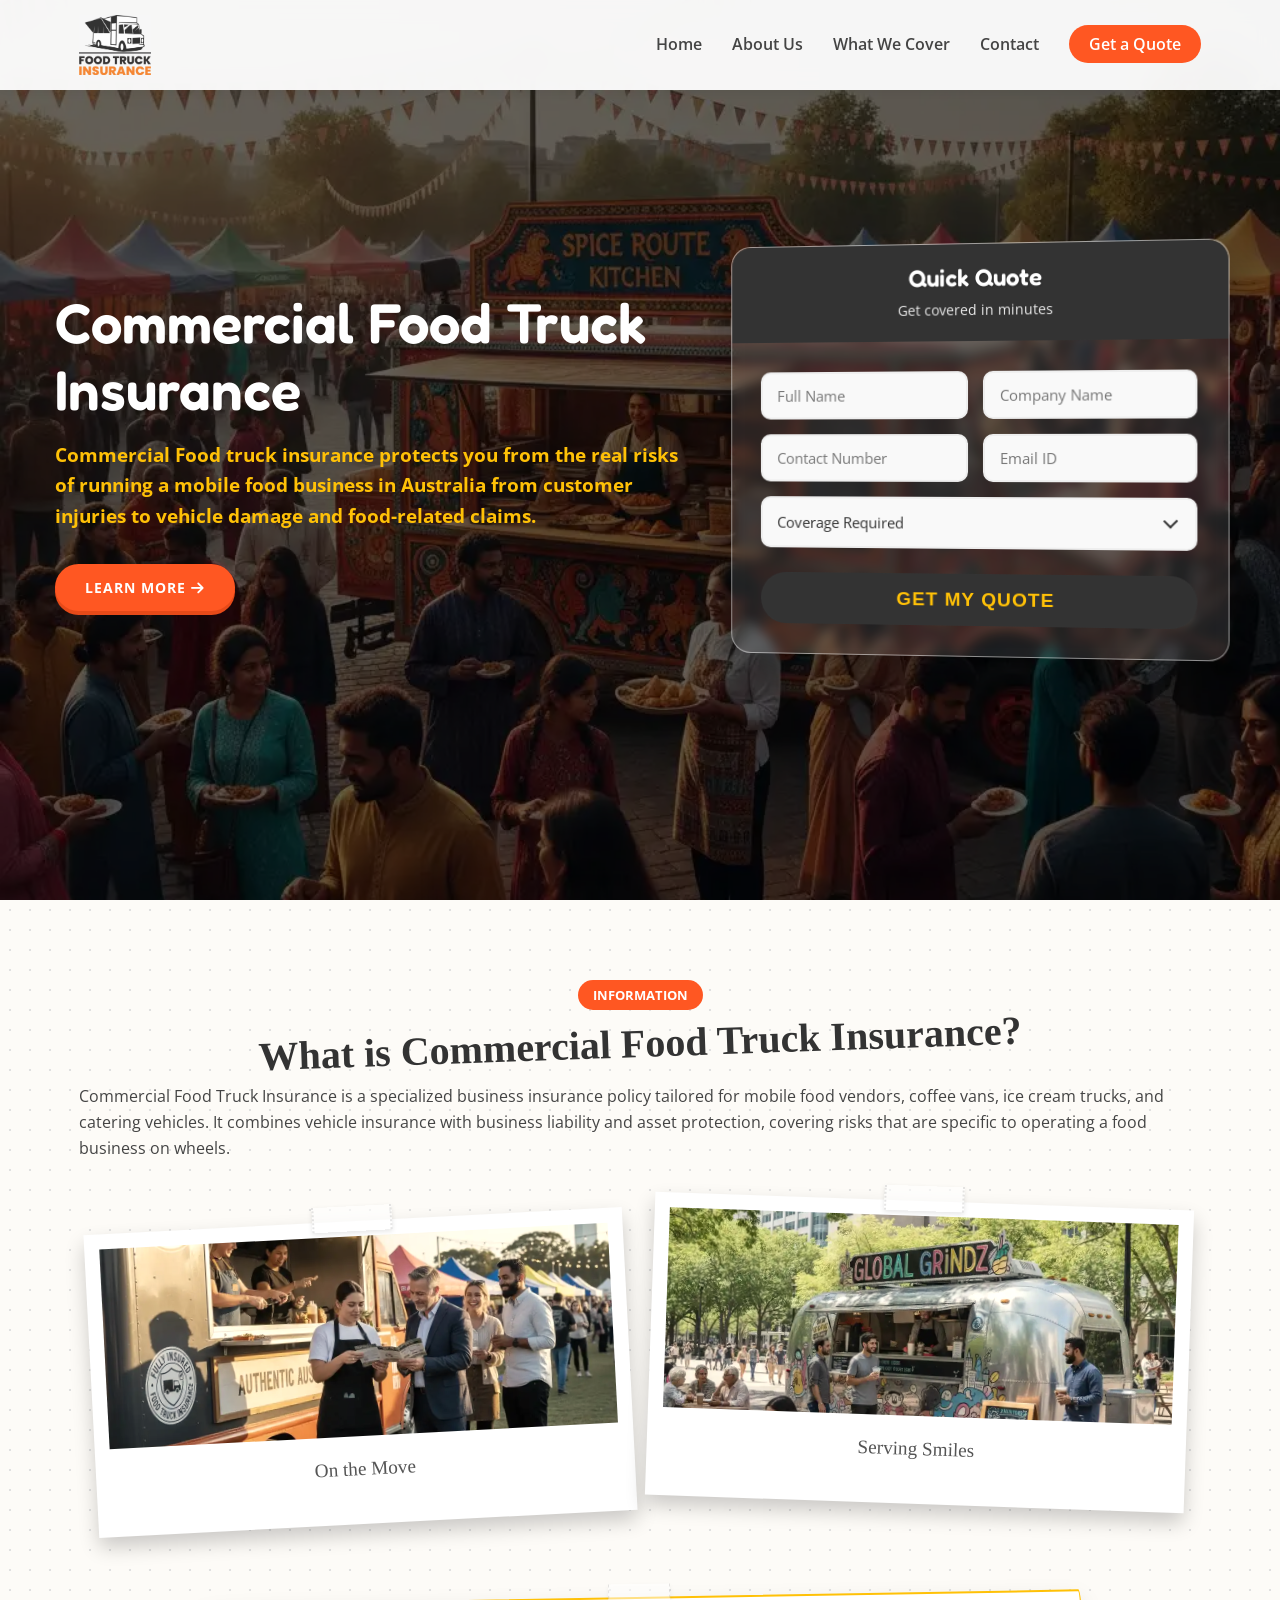
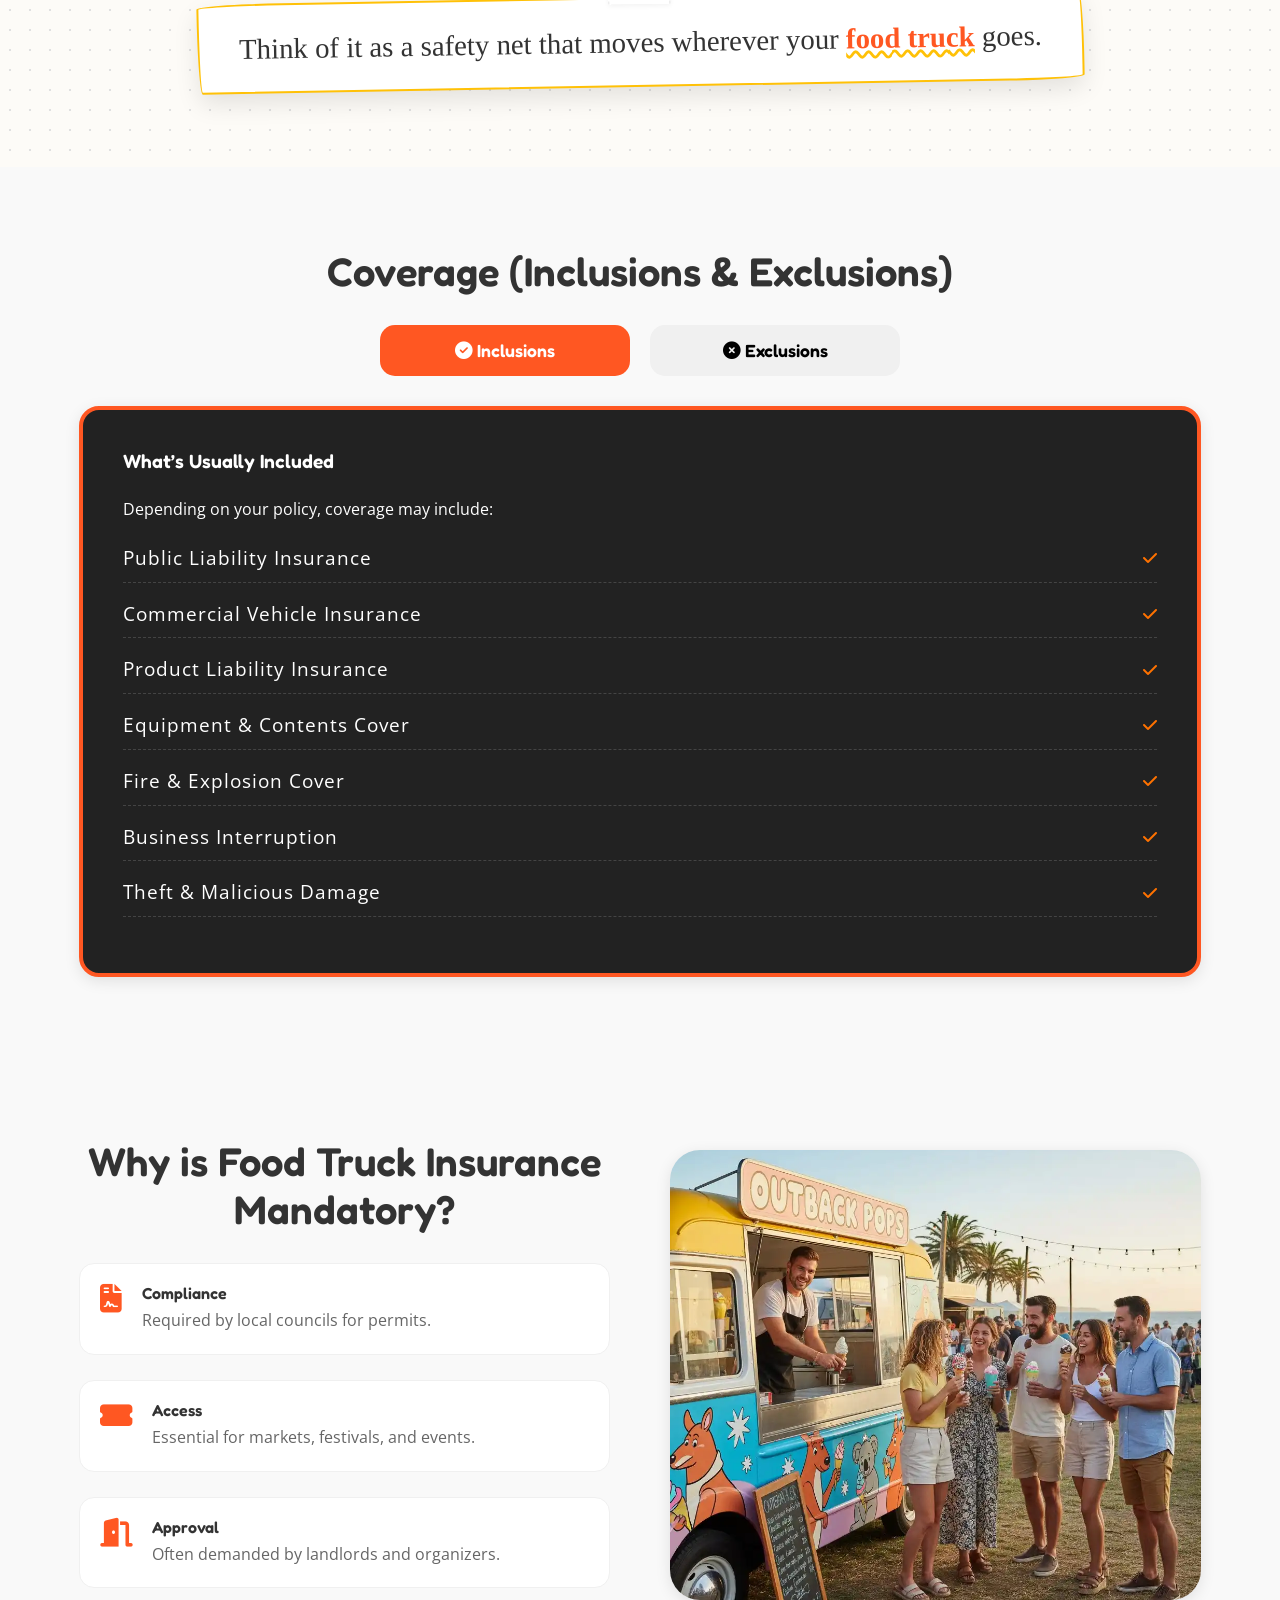
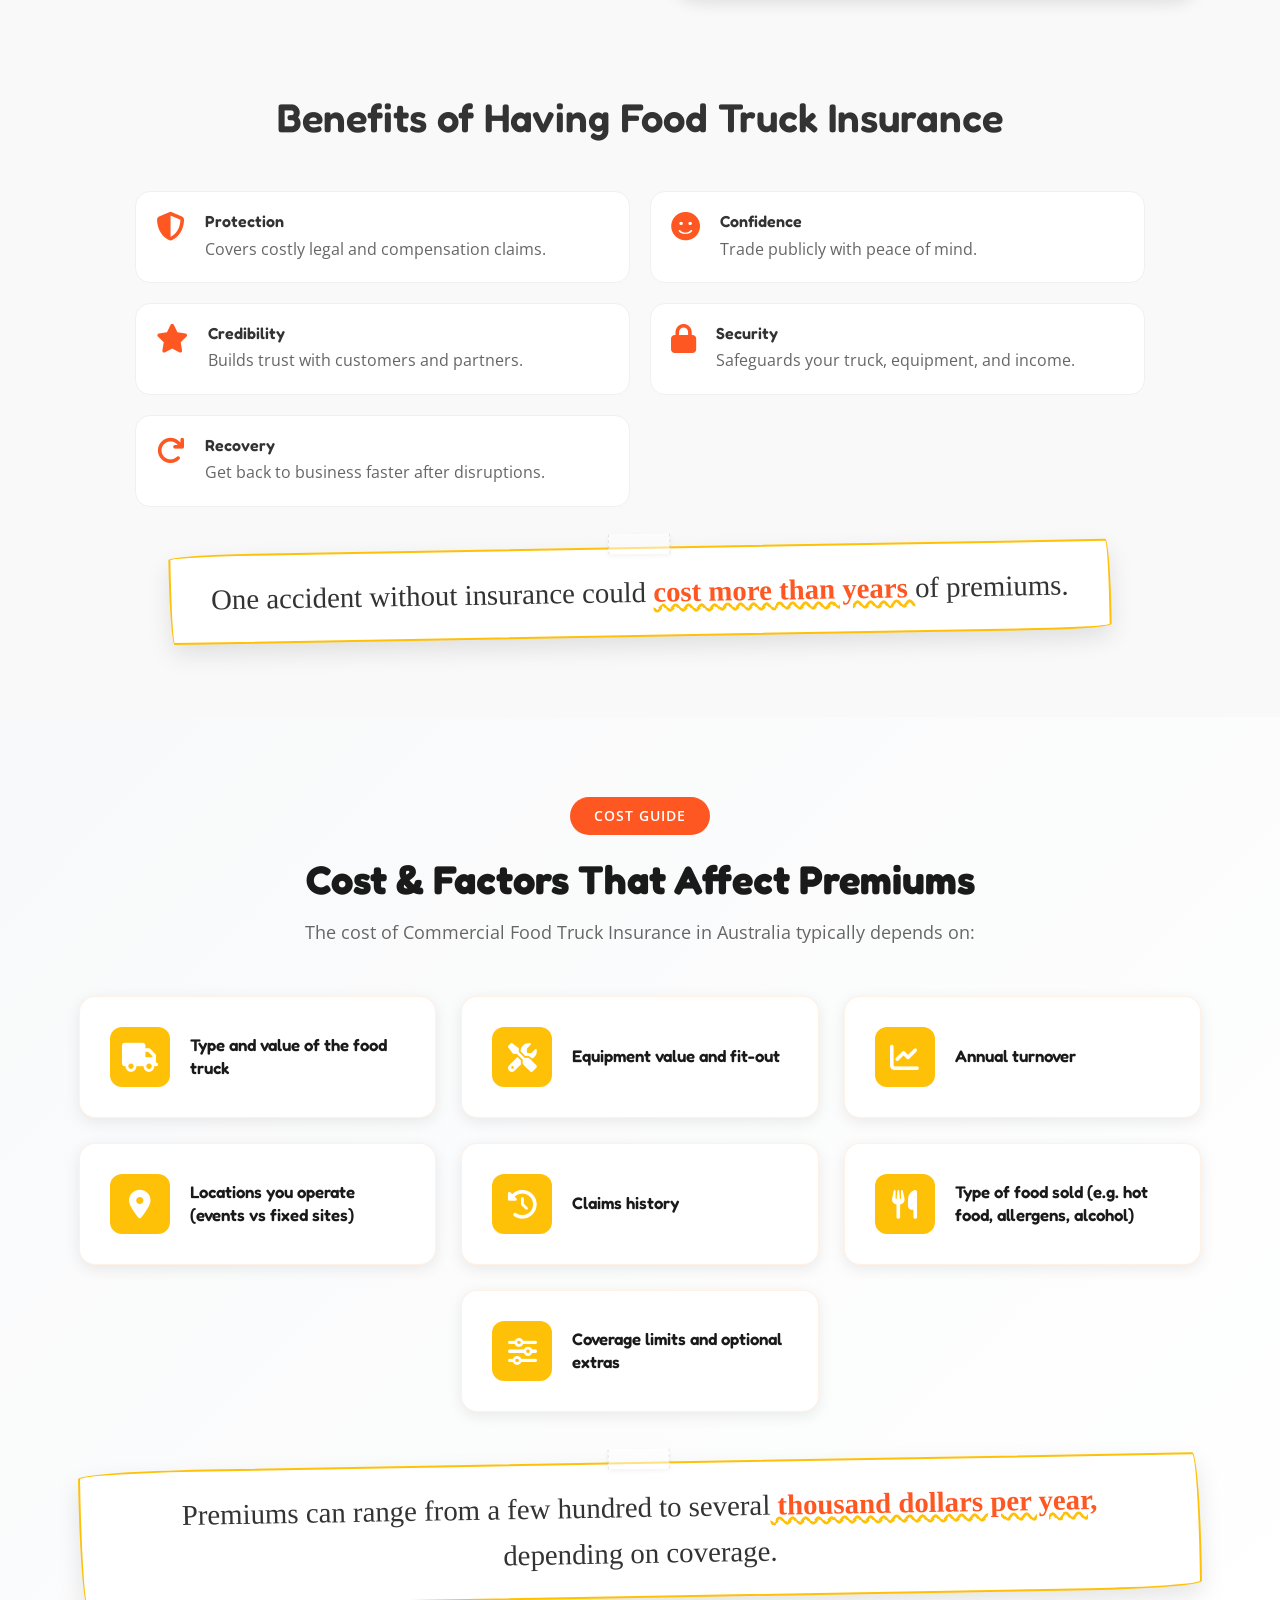
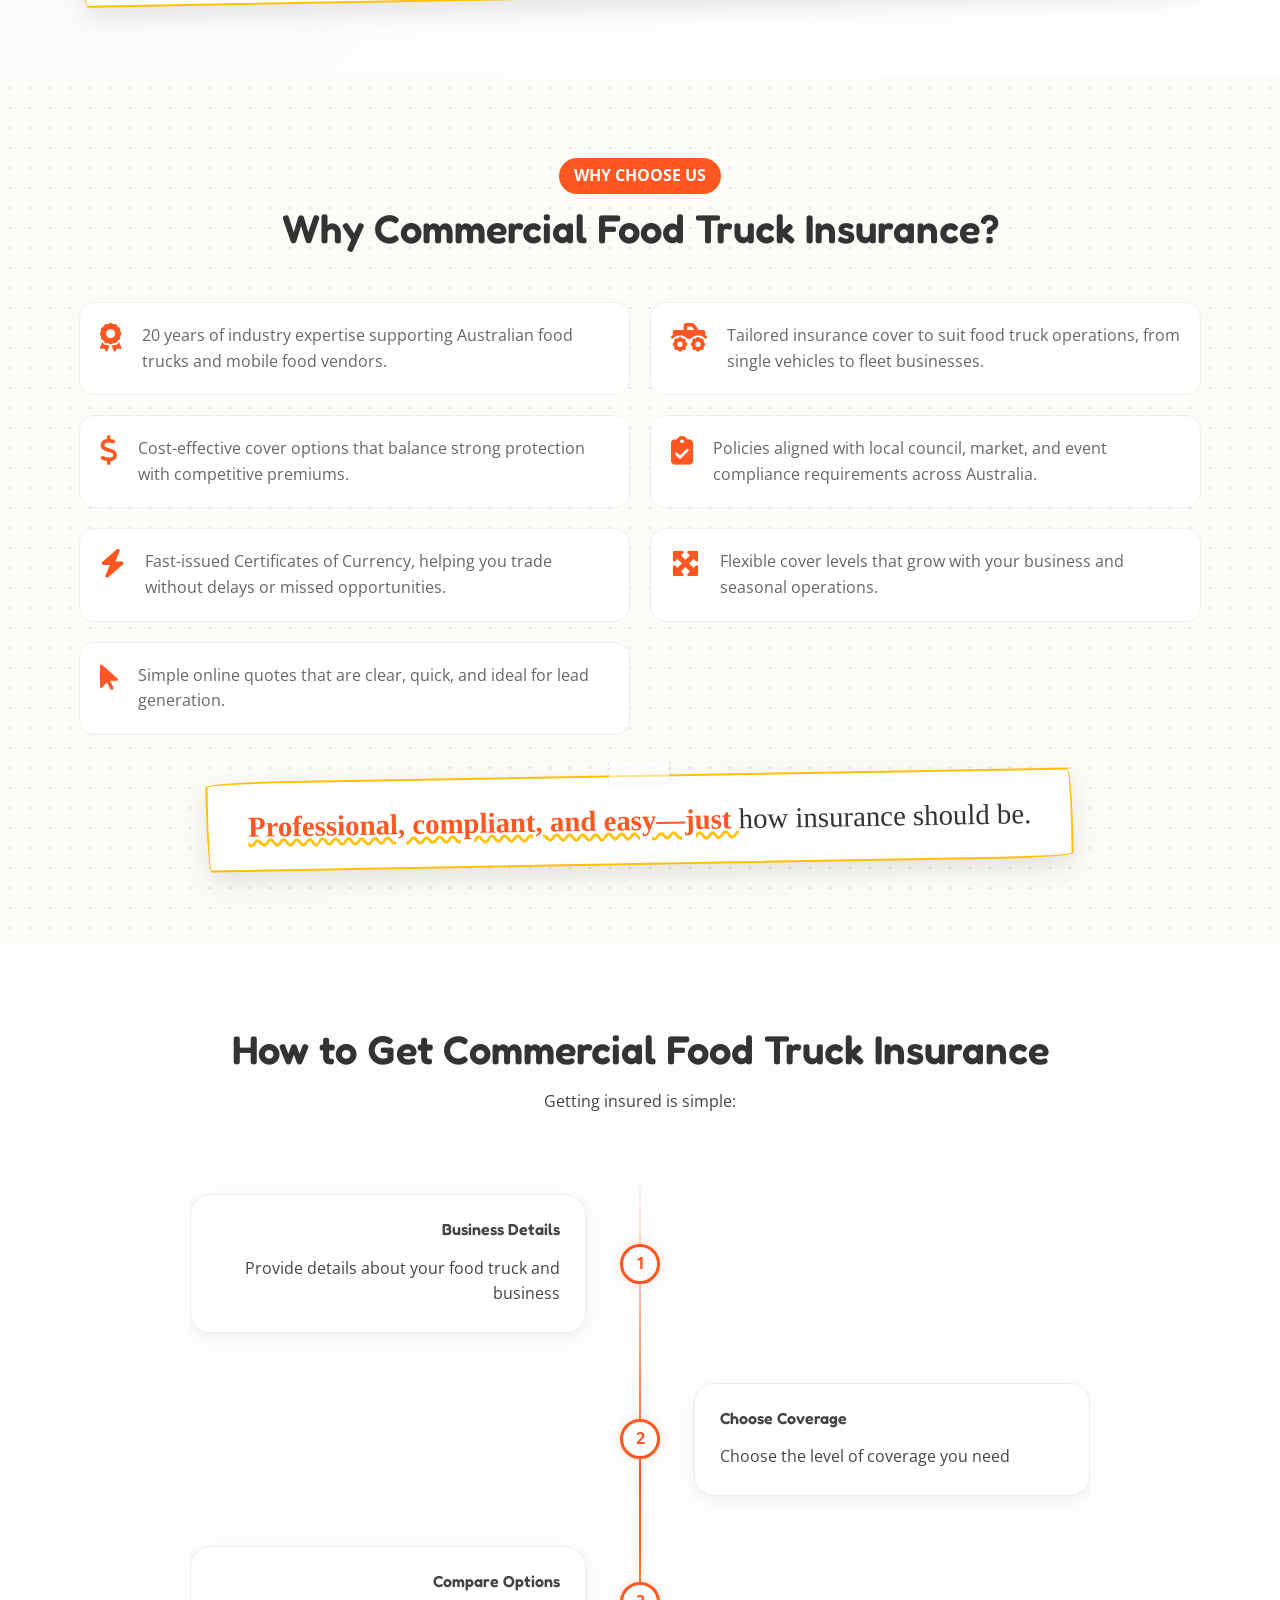
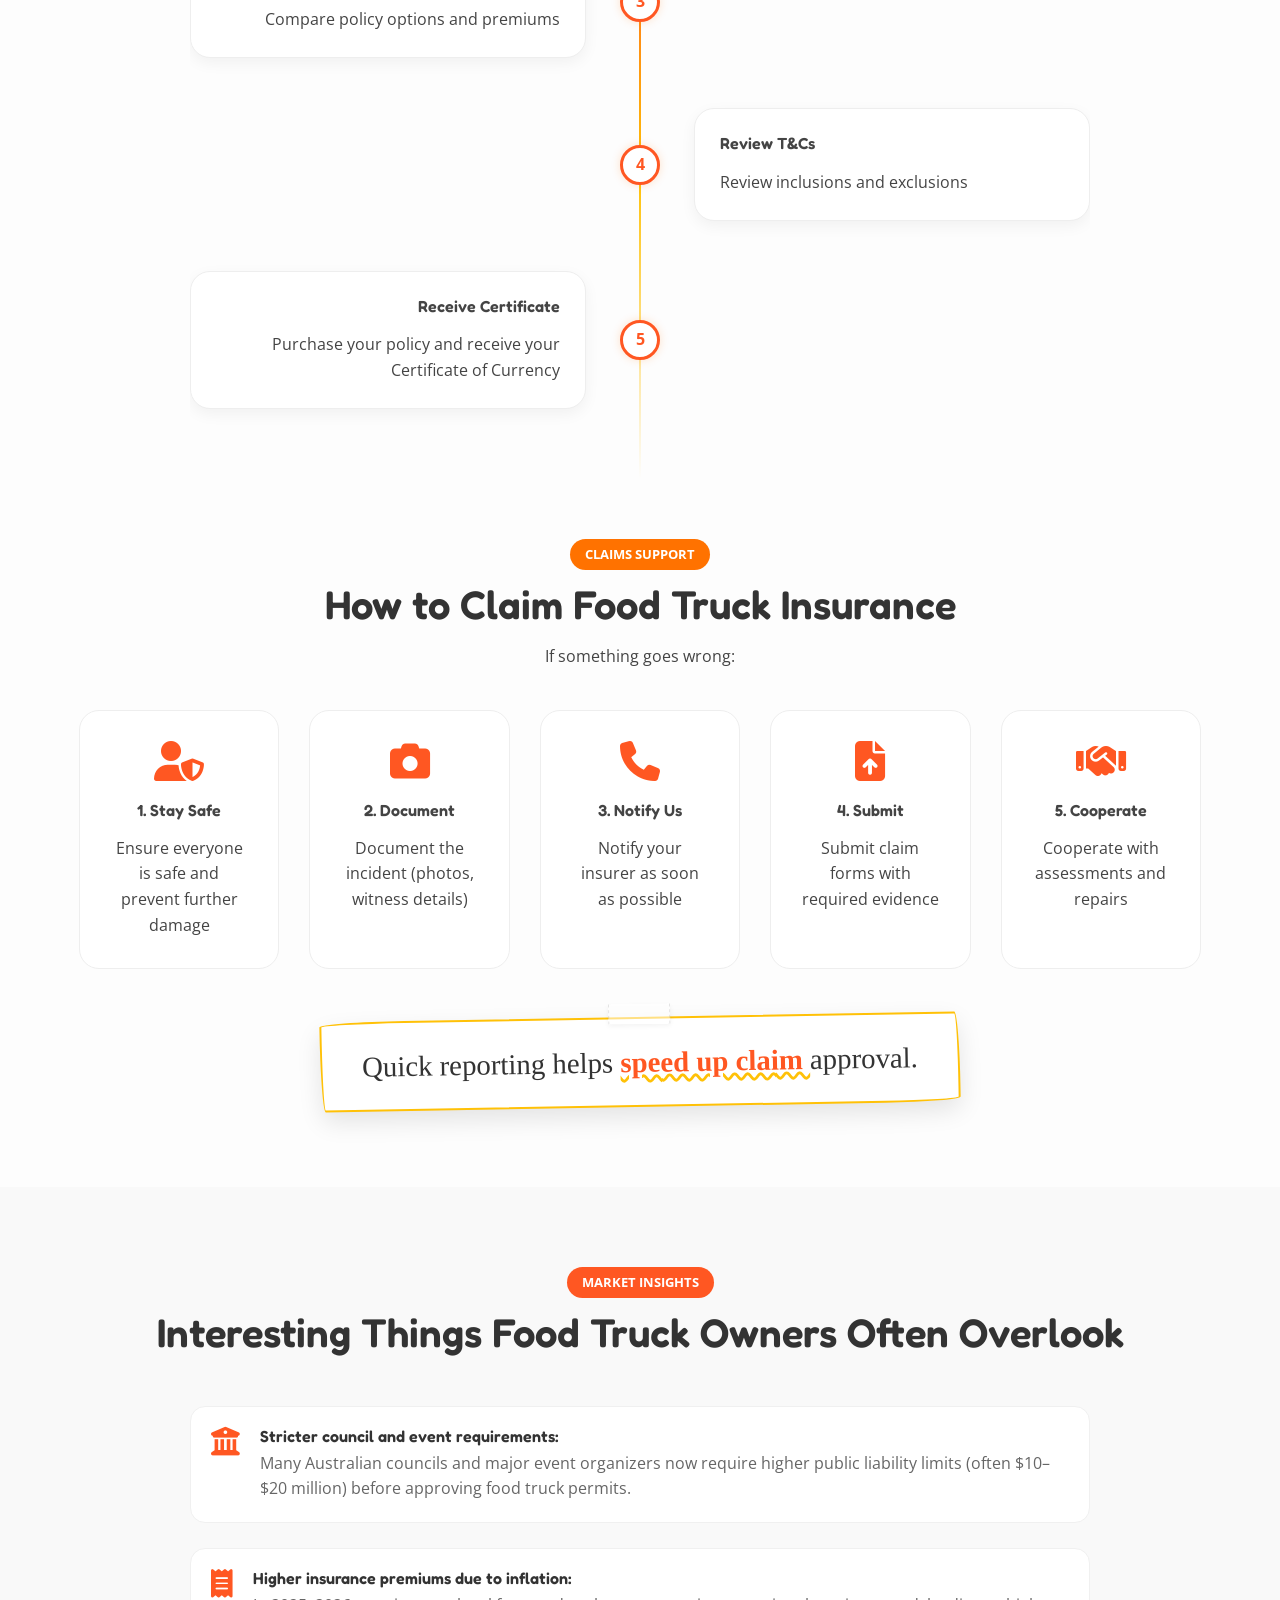
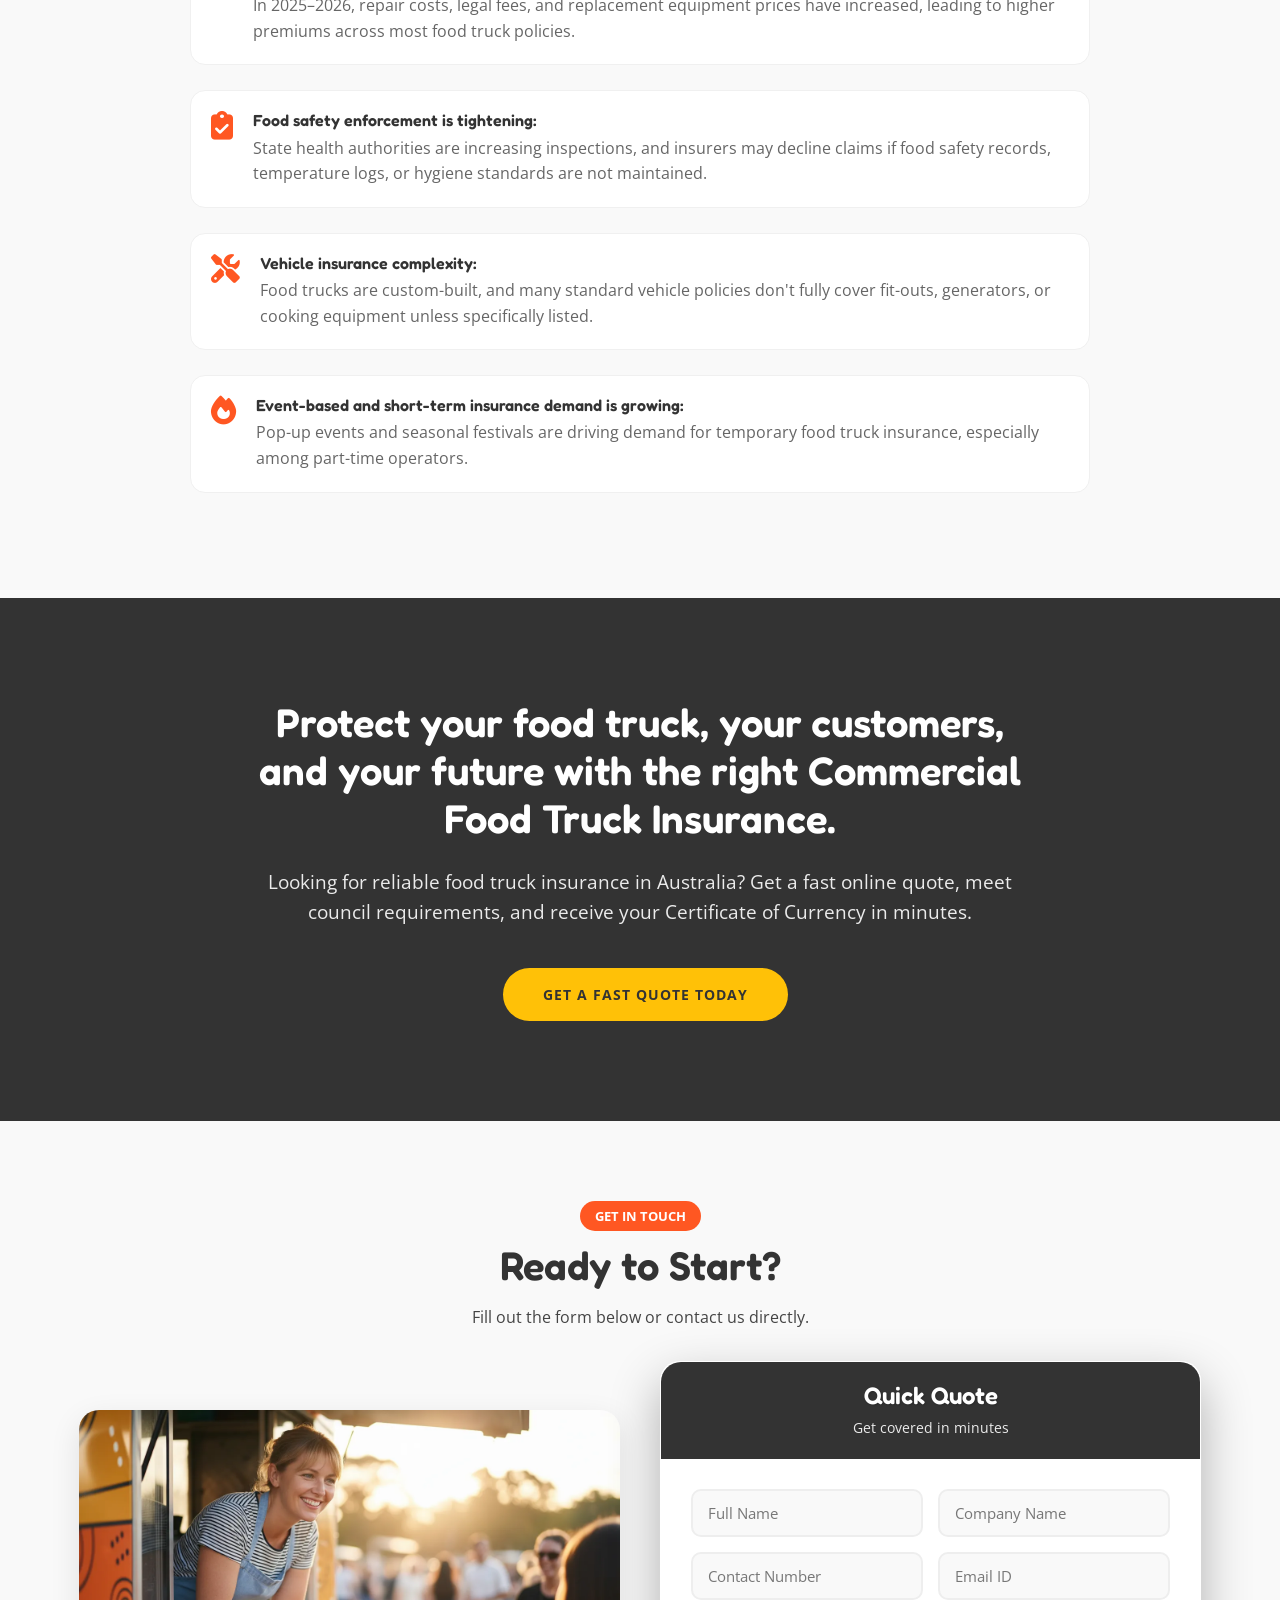
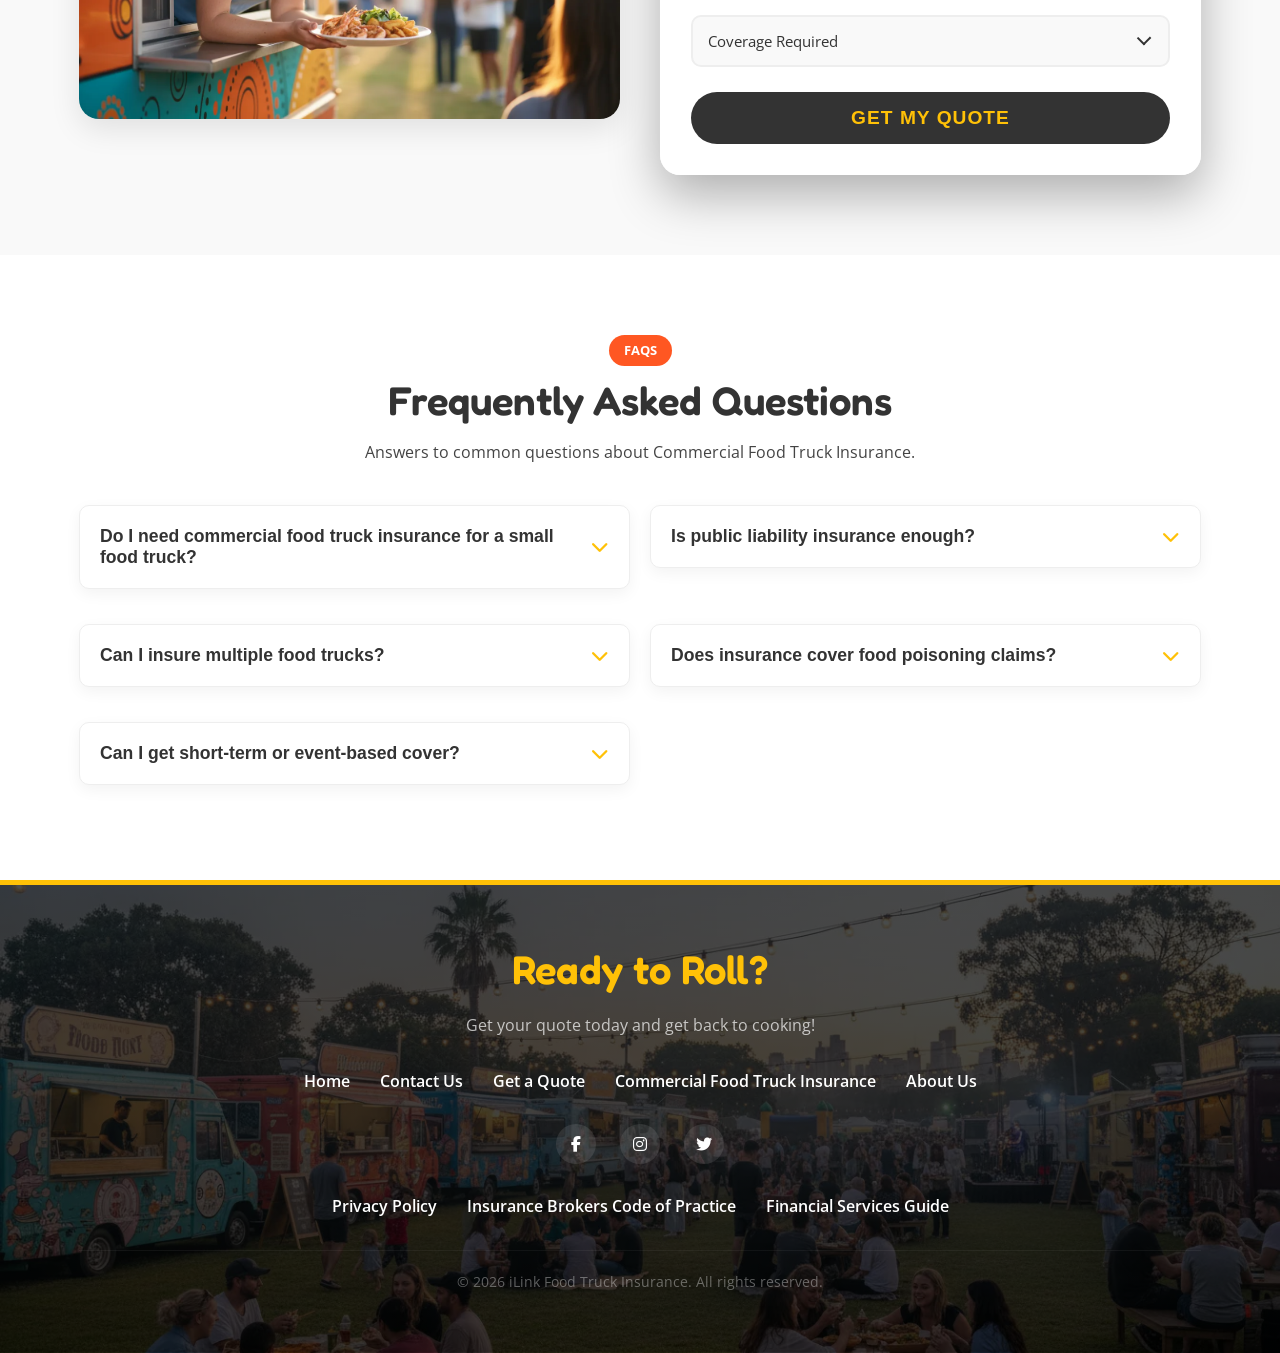
==== commercial-food-truck-insurance.html @ ae75f6c9 "first commit" ====
<!DOCTYPE html>
<html lang="en">

<head>
    <meta charset="UTF-8">
    <meta name="viewport" content="width=device-width, initial-scale=1.0">
    <title>Commercial Food Truck Insurance – Protect Your Food Truck</title>
    <meta name="description" content="Commercial food truck insurance helps protect your food truck business from liability, accidents, and equipment damage while operating across Australia.">
    <meta name="robots" content="index, follow">
    <link rel="icon" href="/favicon.ico" sizes="any">
    <link rel="icon" type="image/webp" sizes="48x48" href="/favicon.webp">
    <link rel="apple-touch-icon" sizes="180x180" href="/apple-touch-icon.webp">

    <!-- Google Fonts -->
    <link rel="preconnect" href="https://fonts.googleapis.com">
    <link rel="preconnect" href="https://fonts.gstatic.com" crossorigin>
    <link
        href="https://fonts.googleapis.com/css2?family=Fredoka:wght@300;400;600&family=Open+Sans:wght@400;600;700&display=swap"
        rel="stylesheet">
        <link rel="preload"
      href="https://cdnjs.cloudflare.com/ajax/libs/font-awesome/6.4.0/webfonts/fa-solid-900.woff2"
      as="font"
      type="font/woff2"
      crossorigin>
    
    <link rel="preload"
          href="https://cdnjs.cloudflare.com/ajax/libs/font-awesome/6.4.0/webfonts/fa-brands-400.woff2"
          as="font"
          type="font/woff2"
          crossorigin>
          <link rel="preload"
      as="image"
      href="assets/images/commercial-food-truck-banner.webp"
      fetchpriority="high">


    <!-- Icons -->
    <link rel="stylesheet" href="https://cdnjs.cloudflare.com/ajax/libs/font-awesome/6.4.0/css/all.min.css">
    <link rel="stylesheet" href="style.css">
    <link rel="canonical" href="https://foodtruckinsurance.com.au/commercial-food-truck-insurance.html" />
    <script type="application/ld+json">{"@context":"https://schema.org","@type":"FAQPage","mainEntity":[{"@type":"Question","name":"Do I need commercial food truck insurance for a small food truck?","acceptedAnswer":{"@type":"Answer","text":"Yes. Even small food trucks face risks such as customer injuries, food poisoning claims, and property damage. Most councils and event organizers require food truck insurance before approving permits."}},{"@type":"Question","name":"Is public liability insurance enough?","acceptedAnswer":{"@type":"Answer","text":"Public liability insurance is essential, but on its own it may not be enough. For stronger protection, many food truck owners combine it with vehicle insurance, equipment cover, and product liability insurance."}},{"@type":"Question","name":"Can I insure multiple food trucks?","acceptedAnswer":{"@type":"Answer","text":"Yes. If you operate multiple food trucks, fleet or multi-vehicle insurance policies may be available. These can simplify management and may reduce overall costs compared to separate policies."}},{"@type":"Question","name":"Does insurance cover food poisoning claims?","acceptedAnswer":{"@type":"Answer","text":"Yes. Product liability insurance usually covers claims related to food poisoning or allergic reactions, as long as proper food safety and hygiene standards are followed."}},{"@type":"Question","name":"Can I get short-term or event-based cover?","acceptedAnswer":{"@type":"Answer","text":"Yes. Some insurers offer temporary or event-specific cover, which is ideal for festivals, markets, or one-off events. This is perfect for part-time operators."}}]}</script>
    <script type="application/ld+json">{"@context":"https://schema.org","@graph":[{"@type":"WebPage","@id":"https://foodtruckinsurance.com.au/commercial-food-truck-insurance.html","url":"https://foodtruckinsurance.com.au/commercial-food-truck-insurance.html","name":"Commercial Food Truck Insurance"},{"@type":"LocalBusiness","@id":"https://foodtruckinsurance.com.au/#biz","name":"Food truck insurance","url":"https://foodtruckinsurance.com.au/","image":"https://foodtruckinsurance.com.au/assets/Food%20Truck%20Ins_Logo_Tran.webp","telephone":"+611300170328","priceRange":"$$","areaServed":"Australia","address":{"@type":"PostalAddress","streetAddress":"Suite 16, Level 2, 1 Ricketts Road","addressLocality":"Mount Waverley","addressRegion":"VIC","postalCode":"3149","addressCountry":"AU"},"openingHoursSpecification":[{"@type":"OpeningHoursSpecification","dayOfWeek":["Monday","Tuesday","Wednesday","Thursday","Friday"],"opens":"09:00","closes":"17:00"}],"description":"Affordable food truck insurance in Australia with competitive premiums. Cover vehicle, public & product liability, equipment, spoilage, fire and theft."},{"@type":"Service","@id":"https://foodtruckinsurance.com.au/commercial-food-truck-insurance.html","serviceType":"Commercial Food Truck Insurance","name":"Commercial Food Truck Insurance","provider":{"@type":"Organization","name":"Food Truck Insurance","url":"https://foodtruckinsurance.com.au/","logo":{"@type":"ImageObject","url":"https://foodtruckinsurance.com.au/assets/Food%20Truck%20Ins_Logo_Tran.webp","width":600,"height":60}},"url":"https://foodtruckinsurance.com.au/commercial-food-truck-insurance.html","description":"Get Commercial food truck insurance covers accidents, liability, food-related claims, equipment damage, and lost income to protect your mobile food business.","areaServed":{"@type":"Country","name":"Australia"},"category":"Commercial Food Truck Insurance","audience":{"@type":"Audience","audienceType":["Food Truck Owners","Mobile Food Vendors","Coffee Vans","Catering Trailers"]}}]}</script>
    
    <meta name="google-site-verification" content="nEyloXKjUVuiM9DTyxJ5RnHQcfN_oiZ00jUdY6MnLyM" />
    <meta property="og:type" content="website">
    <meta property="og:url" content="https://foodtruckinsurance.com.au/commercial-food-truck-insurance.html">
     <meta property="og:title" content="Commercial Food Truck Insurance – Protect Your Food Truck">
    <meta property="og:description" content="Commercial food truck insurance helps protect your food truck business from liability, accidents, and equipment damage while operating across Australia.">
    <meta property="og:image" content="https://foodtruckinsurance.com.au/assets/images/commercial-food-truck-banner.webp">
    <meta property="og:site_name" content="Commercial Food Truck Insurance">


  <!-- Google tag (gtag.js) -->
    <script async src="https://www.googletagmanager.com/gtag/js?id=G-EWH4H9NRTN"></script>
    <script>
        window.dataLayer = window.dataLayer || [];
        function gtag() { dataLayer.push(arguments); }
        gtag('js', new Date());

        gtag('config', 'G-EWH4H9NRTN');
    </script>
</head>

<body>
    
   <header>
    <!-- Navigation -->
    <nav class="navbar">
        <div class="container nav-container">
            <a href="index.html" class="logo">
                <img src="assets/food-truck-logo.webp" alt="Food Truck Insurance" width="72" heigth="60">
            </a>
            <a href="tel:1300170328" class="mobile-nav-number"><i class="fas fa-phone-alt"></i> 1300 170 328</a>
            <button class="menu-toggle" aria-label="Toggle navigation">
                <i class="fas fa-bars"></i>
            </button>
            <ul class="nav-links">
                <li><a href="index.html">Home</a></li>
                <li><a href="index.html#about">About Us</a></li>
                <li><a href="index.html#cover">What We Cover</a></li>
                <li><a href="contact.html">Contact</a></li>
                <li><a href="#form" class="btn-nav">Get a Quote</a></li>
            </ul>
        </div>
    </nav>
    </header>
    
    <main>
    <!-- Hero Section -->
    <header class="comm-hero">
        <div class="comm-hero-video-bg">
            <img
                  src="assets/images/commercial-food-truck-banner.webp"
                  alt="Commercial Food Truck Insurance"
                  width="1521"
                  height="600"
                  fetchpriority="high"
                  decoding="async"
                >

            <div class="comm-hero-overlay"></div>
        </div>
        <div class="container comm-hero-content">
            <div class="hero-text mobile-head">
                <h1 class="animate-pop" style="font-size: 3.5rem;">Commercial Food Truck Insurance</h1>
                <p class="animate-slide-up" style="color: var(--primary-color); font-size: 1.2rem; margin-bottom: 2rem; font-weight: bold;">
                    Commercial Food truck insurance protects you from the real risks of running a mobile food business in Australia from customer injuries to vehicle damage and food-related claims.
                </p>
                <!-- Desktop Button -->
                <div class="hero-buttons animate-slide-up delay-1 d-md-block d-none desktop-quote-btn">
                    <a href="#what-is" class="btn btn-primary com-learn-more">
                        Learn More <i class="fas fa-arrow-right"></i>
                    </a>
                </div>

                <div class="hero-buttons animate-slide-up delay-1 mobile-quote-btn">
                    <a href="#form" class="btn btn-primary com-learn-more">
                        Get Quote <i class="fas fa-arrow-right"></i>
                    </a>
                </div>

            </div>
            <!-- Standard form from index.html -->
            <div class="contact-form-container hero-form" id="quoteForm">
                <div class="form-header">
                    <h3>Quick Quote</h3>
                    <p>Get covered in minutes</p>
                </div>
                <form class="simple-form" action="zoho/forms/sendmail.php" method="POST">
                    <div class="form-row">
                        <input type="text" name="full_name" placeholder="Full Name" required>
                        <input type="text" name="company_name" placeholder="Company Name">
                    </div>
                    <div class="form-row">
                        <input type="tel" name="contact_number" placeholder="Contact Number" required>
                        <input type="email" name="email_id" placeholder="Email ID" required>
                    </div>
                    <div class="form-row">
                        <div class="custom-select-wrapper">
                            <div class="custom-select">
                                <div class="custom-select__trigger"><span>Coverage Required</span>
                                    <div class="arrow"></div>
                                </div>
                                <div class="custom-options">
                                    <label class="custom-option">
                                        <input type="checkbox" name="coverage_required[]" value="food-truck-van"> Food
                                        Truck/Van
                                    </label>
                                    <label class="custom-option">
                                        <input type="checkbox" name="coverage_required[]" value="liability"> Public and
                                        Products Liability
                                    </label>
                                    <label class="custom-option">
                                        <input type="checkbox" name="coverage_required[]" value="business-interruption">
                                        Business Interruption
                                    </label>
                                    <label class="custom-option">
                                        <input type="checkbox" name="coverage_required[]" value="personal-accident">
                                        Personal Accident and Sickness cover
                                    </label>
                                    <label class="custom-option">
                                        <input type="checkbox" name="coverage_required[]" value="all"> All of the above
                                    </label>
                                </div>
                            </div>
                        </div>
                    </div>
                    <button type="submit" class="btn btn-primary btn-lg mt-3">Get My Quote</button>
                </form>
            </div>
        </div>
    </header>
    <section id="mobile-quote-section" class="section mobile-quote-section" style="display: none;">
        <div class="container">
            <div class="contact-form-container" id="quoteFormMobile">
                <div class="form-header">
                    <h3>Quick Quote</h3>
                    <p>Get covered in minutes</p>
                </div>
                <form class="simple-form" action="zoho/forms/sendmail.php" method="POST">
                    <div class="form-row">
                        <input type="text" name="full_name" placeholder="Full Name" required="">
                        <input type="text" name="company_name" placeholder="Company Name">
                    </div>
                    <div class="form-row">
                        <input type="tel" name="contact_number" placeholder="Contact Number" required="">
                        <input type="email" name="email_id" placeholder="Email ID" required="">
                    </div>
                    <div class="form-row">
                        <div class="custom-select-wrapper">
                            <div class="custom-select">
                                <div class="custom-select__trigger"><span>Coverage Required</span>
                                    <div class="arrow"></div>
                                </div>
                                <div class="custom-options">
                                    <label class="custom-option">
                                        <input type="checkbox" name="coverage_required[]" value="food-truck-van"> Food
                                        Truck/Van
                                    </label>
                                    <label class="custom-option">
                                        <input type="checkbox" name="coverage_required[]" value="liability"> Public and
                                        Products Liability
                                    </label>
                                    <label class="custom-option">
                                        <input type="checkbox" name="coverage_required[]" value="business-interruption">
                                        Business Interruption
                                    </label>
                                    <label class="custom-option">
                                        <input type="checkbox" name="coverage_required[]" value="personal-accident">
                                        Personal Accident and Sickness cover
                                    </label>
                                    <label class="custom-option">
                                        <input type="checkbox" name="coverage_required[]" value="all"> All of the above
                                    </label>
                                </div>
                            </div>
                        </div>
                    </div>
                    <button type="submit" class="btn btn-primary btn-lg mt-3">Get My Quote</button>
                </form>
            </div>
        </div>
    </section>

    <!-- What is Section -->
    <section id="what-is" class="comm-section comm-scrapbook-theme">
    <div class="container">
        <div class="comm-section-header text-center">
            <span class="badge">Information</span>
            <h2 class="handwritten-title">What is Commercial Food Truck Insurance?</h2>
        </div>

        <div class="row align-items-center">

            <!-- RIGHT: Content -->
            <div class="col-md-12">
                <div class="scrapbook-text">
                    <p>
                        Commercial Food Truck Insurance is a specialized business insurance policy tailored for mobile food vendors, coffee vans, ice cream trucks, and catering vehicles. It combines vehicle insurance with business liability and asset protection, covering risks that are specific to operating a food business on wheels.
                    </p>
                </div>
            </div>
        </div>

        <!-- LEFT: Images -->
            <div class="col-md-12">
                <div class="scrapbook-photos side-by-side">
                    <div class="polaroid p-left">
                        <div class="tape"></div>
                        <img src="assets/images/food-truck-img1.webp" alt="best commercial food truck insurance">
                        <div class="caption">On the Move</div>
                    </div>

                    <div class="polaroid p-right">
                        <div class="tape"></div>
                        <img src="assets/images/food-truck-img2.webp" alt="insurance for commercial food trucks">
                        <div class="caption">Serving Smiles</div>
                    </div>
                </div>
            </div>
        <div class="text-center mt-3">
                <div class="flavor-quote" style="display: inline-block;">Think of it as a safety net that moves wherever your
                    <span class="highlight-text">food truck</span> goes.
                </div>
            </div>
    </div>
</section>

    <!-- Coverage (Inclusions & Exclusions) -->
    <section id="coverage" class="comm-section details-section">
        <div class="container">
            <div class="comm-section-header">
                <h2>Coverage (Inclusions & Exclusions)</h2>
            </div>

            <div class="comm-tabs-container">
                <div class="comm-tabs-header">
                    <button class="comm-tab-btn active" data-tab="inclusions">
                        <i class="fas fa-check-circle"></i> Inclusions
                    </button>
                    <button class="comm-tab-btn" data-tab="exclusions">
                        <i class="fas fa-times-circle"></i> Exclusions
                    </button>
                </div>

                <div id="inclusions" class="comm-tab-content active">
                    <div class="comm-menu-board comm-inclusion-board">
                        <h3 class="text-white" style="margin-bottom: 1.5rem;">What’s Usually Included</h3>
                        <p>Depending on your policy, coverage may include:</p>
                        <ul class="comm-menu-items">
                            <li>
                                <span class="item-name">Public Liability Insurance</span>
                                <i class="fas fa-check" style="color: #ff7200;"></i>
                            </li>
                            <li>
                                <span class="item-name">Commercial Vehicle Insurance</span>
                                <i class="fas fa-check" style="color: #ff7200;"></i>
                            </li>
                            <li>
                                <span class="item-name">Product Liability Insurance</span>
                                <i class="fas fa-check" style="color: #ff7200;"></i>
                            </li>
                            <li>
                                <span class="item-name">Equipment & Contents Cover</span>
                                <i class="fas fa-check" style="color: #ff7200;"></i>
                            </li>
                            <li>
                                <span class="item-name">Fire & Explosion Cover</span>
                                <i class="fas fa-check" style="color: #ff7200;"></i>
                            </li>
                            <li>
                                <span class="item-name">Business Interruption</span>
                                <i class="fas fa-check" style="color: #ff7200;"></i>
                            </li>
                            <li>
                                <span class="item-name">Theft & Malicious Damage</span>
                                <i class="fas fa-check" style="color: #ff7200;"></i>
                            </li>
                        </ul>
                    </div>
                </div>

                <div id="exclusions" class="comm-tab-content">
                    <div class="comm-menu-board comm-exclusion-board">
                        <h3 class="text-white" style="margin-bottom: 1.5rem;">Common Exclusions</h3>
                        <p>
                        <p>Depending on your policy, coverage may include:</p>
                        </p>
                        <ul class="comm-menu-items">
                            <li>
                                <span class="item-name">Intentional or illegal acts</span>
                                <i class="fas fa-times" style="color: #e74c3c;"></i>
                            </li>
                            <li>
                                <span class="item-name">Poor hygiene / Council failure</span>
                                <i class="fas fa-times" style="color: #e74c3c;"></i>
                            </li>
                            <li>
                                <span class="item-name">Normal wear and tear</span>
                                <i class="fas fa-times" style="color: #e74c3c;"></i>
                            </li>
                            <li>
                                <span class="item-name">Mechanical breakdown</span>
                                <i class="fas fa-times" style="color: #e74c3c;"></i>
                            </li>
                            <li>
                                <span class="item-name">Operating without licenses</span>
                                <i class="fas fa-times" style="color: #e74c3c;"></i>
                            </li>
                        </ul>
                        <p class="mt-3" style="font-size: 0.9rem;">⚠️ Always check the Product Disclosure
                            Statement (PDS) for exact inclusions.</p>
                    </div>
                </div>
            </div>
        </div>
    </section>

    <!-- Why Food Truck Insurance Mandatory? -->
    <section class="why-truck-section bg-light">
        <div class="container">
            <div class="comm-split-section">
                <!-- Content Left -->
                <div class="comm-split-content">
                    <div class="comm-section-header" style="text-align: left; margin-bottom: 30px;">
                        <h2>Why is Food Truck Insurance Mandatory?</h2>
                    </div>
                    <ul class="comm-icon-list">
                        <li>
                            <i class="fas fa-file-contract"></i>
                            <div>
                                <h4>Compliance</h4>
                                <p>Required by local councils for permits.</p>
                            </div>
                        </li>
                        <li>
                            <i class="fas fa-ticket-alt"></i>
                            <div>
                                <h4>Access</h4>
                                <p>Essential for markets, festivals, and events.</p>
                            </div>
                        </li>
                        <li>
                            <i class="fas fa-door-open"></i>
                            <div>
                                <h4>Approval</h4>
                                <p>Often demanded by landlords and organizers.
                                </p>
                            </div>
                        </li>
                    </ul>
                </div>
                <!-- Image Right -->
                <div class="comm-split-image-half">
                    <img src="assets/images/why-choose-food-truck.webp" alt="commercial food truck insurance australia">
                </div>
            </div>
        </div>
    </section>

    <!-- Benefits of Having Food Truck Insurance -->
    <section class="benefits-section">
        <div class="container">
            <div class="comm-section-header" style="text-align: center; margin-bottom: 50px;">
                <h2>Benefits of Having Food Truck Insurance</h2>
            </div>

            <ul class="comm-icon-list grid container" style="margin-bottom: 40px;">
                <li>
                    <i class="fas fa-shield-alt"></i>
                    <div>
                        <h4>Protection</h4>
                        <p>Covers costly legal and compensation claims.</p>
                    </div>
                </li>
                <li>
                    <i class="fas fa-smile"></i>
                    <div>
                        <h4>Confidence</h4>
                        <p>Trade publicly with peace of mind.</p>
                    </div>
                </li>
                <li>
                    <i class="fas fa-star"></i>
                    <div>
                        <h4>Credibility</h4>
                        <p>Builds trust with customers and partners.</p>
                    </div>
                </li>
                <li>
                    <i class="fas fa-lock"></i>
                    <div>
                        <h4>Security</h4>
                        <p>Safeguards your truck, equipment, and income.</p>
                    </div>
                </li>
                <li>
                    <i class="fas fa-redo"></i>
                    <div>
                        <h4>Recovery</h4>
                        <p>Get back to business faster after disruptions.</p>
                    </div>
                </li>
            </ul>

            <div class="text-center">
                <div class="flavor-quote" style="display: inline-block;">
                    One accident without insurance could <span class="highlight-text">cost more than years 
                        </span>of premiums.
                </div>
            </div>
        </div>
    </section>

    <!-- Cost & Factors -->
    <section class="comm-section comm-road-trip-theme cost-factors-section">
    <div class="container">
        <div class="cost-section-header">
            <span class="badge">Cost Guide</span>
            <h2>Cost & Factors That Affect Premiums</h2>
            <p>The cost of Commercial Food Truck Insurance in Australia typically depends on:</p>
        </div>
        
        <div class="factors-grid">
            <div class="factor-card">
                <div class="icon-wrapper">
                    <i class="fas fa-truck"></i>
                </div>
                <div class="factor-content">
                    <h4>Type and value of the food truck</h4>
                </div>
            </div>
            
            <div class="factor-card">
                <div class="icon-wrapper">
                    <i class="fas fa-tools"></i>
                </div>
                <div class="factor-content">
                    <h4>Equipment value and fit-out</h4>
                </div>
            </div>
            
            <div class="factor-card">
                <div class="icon-wrapper">
                    <i class="fas fa-chart-line"></i>
                </div>
                <div class="factor-content">
                    <h4>Annual turnover</h4>
                </div>
            </div>
            
            <div class="factor-card">
                <div class="icon-wrapper">
                    <i class="fas fa-map-marker-alt"></i>
                </div>
                <div class="factor-content">
                    <h4>Locations you operate (events vs fixed sites)</h4>
                </div>
            </div>
            
            <div class="factor-card">
                <div class="icon-wrapper">
                    <i class="fas fa-history"></i>
                </div>
                <div class="factor-content">
                    <h4>Claims history</h4>
                </div>
            </div>
            
            <div class="factor-card">
                <div class="icon-wrapper">
                    <i class="fas fa-utensils"></i>
                </div>
                <div class="factor-content">
                    <h4>Type of food sold (e.g. hot food, allergens, alcohol)</h4>
                </div>
            </div>
            
            <div class="factor-card last-card">
                <div class="icon-wrapper">
                    <i class="fas fa-sliders-h"></i>
                </div>
                <div class="factor-content">
                    <h4>Coverage limits and optional extras</h4>
                </div>
            </div>
        </div>
        <div class="text-center">
                <div class="flavor-quote" style="display: inline-block;">
                    Premiums can range from a few hundred to several<span class="highlight-text"> thousand dollars per year, </span> depending on coverage.
                </div>
            </div>
    </div>
</section>

    <!-- Why Choose Commercial Food Truck Insurance? -->
    <section class="comm-section comm-scrapbook-theme">
        <div class="container">
            <div class="comm-section-header" style="text-align: center; margin-bottom: 50px;">
                <span class="badges">Why Choose Us</span>
                <h2>Why Commercial Food Truck Insurance?</h2>
            </div>

            <ul class="comm-icon-list grid" style="margin-bottom: 40px;">
                <li>
                    <i class="fas fa-award"></i>
                    <div>
                        <p>20 years of industry expertise supporting Australian food trucks and mobile food vendors.</p>
                    </div>
                </li>
                <li>
                    <i class="fas fa-truck-monster"></i>
                    <div>
                        <p>Tailored insurance cover to suit food truck operations, from single vehicles to fleet
                            businesses.</p>
                    </div>
                </li>
                <li>
                    <i class="fas fa-dollar-sign"></i>
                    <div>
                        <p>Cost-effective cover options that balance strong protection with competitive premiums.</p>
                    </div>
                </li>
                <li>
                    <i class="fas fa-clipboard-check"></i>
                    <div>
                        <p>Policies aligned with local council, market, and event compliance requirements across
                            Australia.</p>
                    </div>
                </li>
                <li>
                    <i class="fas fa-bolt"></i>
                    <div>
                        <p>Fast-issued Certificates of Currency, helping you trade without delays or missed
                            opportunities.</p>
                    </div>
                </li>
                <li>
                    <i class="fas fa-expand-arrows-alt"></i>
                    <div>
                        <p>Flexible cover levels that grow with your business and seasonal operations.</p>
                    </div>
                </li>
                <li>
                    <i class="fas fa-mouse-pointer"></i>
                    <div>
                        <p>Simple online quotes that are clear, quick, and ideal for lead generation.</p>
                    </div>
                </li>
            </ul>

            <div class="text-center">
                <div class="flavor-quote" style="display: inline-block;">
                    <span class="highlight-text">Professional, compliant, and easy—just </span>how insurance should
                        be.
                </div>
            </div>
        </div>
    </section>

    <!-- How to Get Covered Roadmap -->
    <section class="how-to-get-section road-trip-theme" style="background: #fdfdfd;">
        <div class="container">
            <div class="comm-section-header" style="text-align: center;">
                <h2>How to Get Commercial Food Truck Insurance</h2>
                <p>Getting insured is simple:</p>
            </div>

            <div class="comm-roadmap-wrapper">
                <div class="comm-roadmap-line"></div>
                <div class="comm-roadmap-item left">
                    <div class="comm-roadmap-marker">1</div>
                    <div class="comm-roadmap-bubble">
                        <h4>Business Details</h4>
                        <p>Provide details about your food truck and business</p>
                    </div>
                </div>
                <div class="comm-roadmap-item right">
                    <div class="comm-roadmap-marker">2</div>
                    <div class="comm-roadmap-bubble">
                        <h4>Choose Coverage</h4>
                        <p>Choose the level of coverage you need</p>
                    </div>
                </div>
                <div class="comm-roadmap-item left">
                    <div class="comm-roadmap-marker">3</div>
                    <div class="comm-roadmap-bubble">
                        <h4>Compare Options</h4>
                        <p>Compare policy options and premiums</p>
                    </div>
                </div>
                <div class="comm-roadmap-item right">
                    <div class="comm-roadmap-marker">4</div>
                    <div class="comm-roadmap-bubble">
                        <h4>Review T&Cs</h4>
                        <p>Review inclusions and exclusions</p>
                    </div>
                </div>
                <div class="comm-roadmap-item left">
                    <div class="comm-roadmap-marker">5</div>
                    <div class="comm-roadmap-bubble">
                        <h4>Receive Certificate</h4>
                        <p>Purchase your policy and receive your Certificate of Currency</p>
                    </div>
                </div>
            </div>
        </div>
    </section>

    <!-- How to Claim: Claims Center -->
    <section class="claim-section comm-claims-section">
        <div class="container">
            <div class="comm-section-header" style="text-align: center;">
                <span class="badge" style="background: #ff7200;">Claims Support</span>
                <h2>How to Claim Food Truck Insurance</h2>
                <p>If something goes wrong:</p>
            </div>

            <div class="comm-claims-container">
                <div class="comm-claims-grid">
                    <div class="comm-claim-step">
                        <i class="fas fa-user-shield"></i>
                        <h4>1. Stay Safe</h4>
                        <p>Ensure everyone is safe and prevent further damage</p>
                    </div>
                    <div class="comm-claim-step">
                        <i class="fas fa-camera"></i>
                        <h4>2. Document</h4>
                        <p>Document the incident (photos, witness details)</p>
                    </div>
                    <div class="comm-claim-step">
                        <i class="fas fa-phone"></i>
                        <h4>3. Notify Us</h4>
                        <p>Notify your insurer as soon as possible</p>
                    </div>
                    <div class="comm-claim-step">
                        <i class="fas fa-file-upload"></i>
                        <h4>4. Submit</h4>
                        <p>Submit claim forms with required evidence</p>
                    </div>
                    <div class="comm-claim-step">
                        <i class="fas fa-handshake"></i>
                        <h4>5. Cooperate</h4>
                        <p>Cooperate with assessments and repairs</p>
                    </div>
                </div>
            </div>

            <div class="text-center mt-5">
                <div class="flavor-quote" style="display: inline-block;">
                   Quick reporting helps <span class="highlight-text">speed up claim </span>approval.
                </div>
            </div>
        </div>
    </section>

    <!-- Interesting Things Food Truck Owners Often Overlook -->
    <section class="comm-section bg-light">
        <div class="container">
            <div class="comm-section-header" style="text-align: center; margin-bottom: 50px;">
                <span class="badge">Market Insights</span>
                <h2>Interesting Things Food Truck Owners Often Overlook</h2>
            </div>

            <ul class="comm-icon-list" style="max-width: 900px; margin: 0 auto;">
                <li>
                    <i class="fas fa-building-columns"></i>
                    <div>
                        <h4>Stricter council and event requirements:</h4>
                        <p>Many Australian councils and major event organizers now require higher public liability
                            limits (often $10–$20 million) before approving food truck permits.</p>
                    </div>
                </li>
                <li>
                    <i class="fas fa-receipt"></i>
                    <div>
                        <h4>Higher insurance premiums due to inflation:</h4>
                        <p>In 2025–2026, repair costs, legal fees, and replacement equipment prices have increased,
                            leading to higher premiums across most food truck policies.</p>
                    </div>
                </li>
                <li>
                    <i class="fas fa-clipboard-check"></i>
                    <div>
                        <h4>Food safety enforcement is tightening:</h4>
                        <p>State health authorities are increasing inspections, and insurers may decline claims if food
                            safety records, temperature logs, or hygiene standards are not maintained.</p>
                    </div>
                </li>
                <li>
                    <i class="fas fa-screwdriver-wrench"></i>
                    <div>
                        <h4>Vehicle insurance complexity:</h4>
                        <p>Food trucks are custom-built, and many standard vehicle policies don't fully cover fit-outs,
                            generators, or cooking equipment unless specifically listed.</p>
                    </div>
                </li>
                <li>
                    <i class="fas fa-fire"></i>
                    <div>
                        <h4>Event-based and short-term insurance demand is growing:</h4>
                        <p>Pop-up events and seasonal festivals are driving demand for temporary food truck insurance,
                            especially among part-time operators.</p>
                    </div>
                </li>
            </ul>
        </div>
    </section>

    <!-- Final CTA Section -->
    <section class="comm-section"
        style="background: linear-gradient(135deg, var(--dark-color) 0%, #333 100%); color: white; padding: 100px 0;">
        <div class="container text-center">
            <div style="max-width: 800px; margin: 0 auto;">
                <h2 style="color: white; font-size: 2.5rem; margin-bottom: 25px;">Protect your food truck, your
                    customers, and your future with the right Commercial Food Truck Insurance.</h2>
                <p style="font-size: 1.2rem; margin-bottom: 40px; opacity: 0.9;">Looking for reliable food truck
                    insurance in Australia? Get a fast online quote, meet council requirements, and receive your
                    Certificate of Currency in minutes.</p>
                <div class="d-flex justify-content-center gap-3">
                    <a href="#form" class="btn btn-secondary btn-lg" style="padding: 15px 40px; font-weight: 700; background-color: var(--primary-color);">Get a
                        Fast Quote Today</a>
                </div>

            </div>
        </div>
    </section>

      <!-- Bottom Contact Section (Custom Split Layout) -->
    <section id="bottom-contact" class="section bg-light">
        <div class="container" id="form">
            <div class="section-header text-center">
                <span class="badge">Get in Touch</span>
                <h2>Ready to Start?</h2>
                <p>Fill out the form below or contact us directly.</p>
            </div>

            <div class="split-layout">
                <div class="split-image">
                    <img src="assets/images/4.webp" alt="commercial Food Truck Insurance Cost" width="565" height="323">
                    <span id="form"></span>
                </div>
                <div class="split-form" >
                    <!-- Contact Form (Duplicated from Hero) -->
                    <div class="contact-form-container" style="max-width: 100%; transform: none;">
                        <div class="form-header">
                            <h3>Quick Quote</h3>
                            <p>Get covered in minutes</p>
                        </div>
                        <form class="simple-form" i action="zoho/forms/sendmail.php" method="POST">
                            <div class="form-row">
                                <input type="text" name="full_name" placeholder="Full Name" required>
                                <input type="text" name="company_name" placeholder="Company Name">
                            </div>
                            <div class="form-row">
                                <input type="tel" name="contact_number" placeholder="Contact Number" required>
                                <input type="email" name="email_id" placeholder="Email ID" required>
                            </div>
                            <div class="form-row">
                                <div class="custom-select-wrapper">
                                    <div class="custom-select">
                                        <div class="custom-select__trigger"><span>Coverage Required</span>
                                            <div class="arrow"></div>
                                        </div>
                                        <div class="custom-options">
                                            <label class="custom-option">
                                                <input type="checkbox" name="coverage_required[]"
                                                    value="food-truck-van"> Food Truck/Van
                                            </label>
                                            <label class="custom-option">
                                                <input type="checkbox" name="coverage_required[]" value="liability">
                                                Public and Products Liability
                                            </label>
                                            <label class="custom-option">
                                                <input type="checkbox" name="coverage_required[]"
                                                    value="business-interruption"> Business Interruption
                                            </label>
                                            <label class="custom-option">
                                                <input type="checkbox" name="coverage_required[]"
                                                    value="personal-accident"> Personal Accident and Sickness cover
                                            </label>
                                            <label class="custom-option">
                                                <input type="checkbox" name="coverage_required[]" value="all"> All of
                                                the above
                                            </label>
                                        </div>
                                    </div>
                                </div>
                            </div>
                            <button type="submit" class="btn btn-primary btn-lg mt-3">Get My Quote</button>
                        </form>
                    </div>
                </div>
            </div>
        </div>
    </section>

    <!-- FAQ Section -->
    <section id="faq" class="comm-section comm-faq-section">
        <div class="container">
            <div class="comm-section-header" style="text-align:center; margin-bottom:40px">
                <span class="badge">FAQs</span>
                <h2>Frequently Asked Questions</h2>
                <p>Answers to common questions about Commercial Food Truck Insurance.</p>
            </div>
            <div class="faq-container">
                <div class="faq-item">
                    <button class="faq-question">
                        Do I need commercial food truck insurance for a small food truck?
                        <i class="fas fa-chevron-down"></i>
                    </button>
                    <div class="faq-answer">
                        <div class="answer-content">
                            <p>Yes. Even small food trucks face risks such as customer injuries, food poisoning claims, and property damage. Most councils and event organizers require food truck insurance before approving permits.</p>
                        </div>
                    </div>
                </div>
                <div class="faq-item">
                    <button class="faq-question">
                        Is public liability insurance enough?
                        <i class="fas fa-chevron-down"></i>
                    </button>
                    <div class="faq-answer">
                        <div class="answer-content">
                            <p>Public liability insurance is essential, but on its own it may not be enough. For stronger protection, many food truck owners combine it with:<br>
                                •	Vehicle insurance<br>
                                •	Equipment and contents cover<br>
                                •	Product liability insurance<br>
                                This ensures your business is protected from multiple angles.
                                </p>
                        </div>
                    </div>
                </div>
                <div class="faq-item">
                    <button class="faq-question">
                        Can I insure multiple food trucks?
                        <i class="fas fa-chevron-down"></i>
                    </button>
                    <div class="faq-answer">
                        <div class="answer-content">
                            <p>Yes. If you operate multiple food trucks, fleet or multi-vehicle insurance policies may
                                be available. These can simplify management and may reduce overall costs compared to
                                separate policies.</p>
                        </div>
                    </div>
                </div>
                <div class="faq-item">
                    <button class="faq-question">
                        Does insurance cover food poisoning claims?
                        <i class="fas fa-chevron-down"></i>
                    </button>
                    <div class="faq-answer">
                        <div class="answer-content">
                            <p>Yes. Product liability insurance usually covers claims related to food poisoning or
                                allergic reactions, as long as proper food safety and hygiene standards are followed.
                            </p>
                        </div>
                    </div>
                </div>
                <div class="faq-item">
                    <button class="faq-question">
                        Can I get short-term or event-based cover?
                        <i class="fas fa-chevron-down"></i>
                    </button>
                    <div class="faq-answer">
                        <div class="answer-content">
                            <p>Yes. Some insurers offer temporary or event-specific cover, which is ideal for festivals, markets, or one-off events. This option is useful if you don’t operate year-round.</p>
                        </div>
                    </div>
                </div>
            </div>
        </div>
    </section>
    </section>
    </main>
    
    <footer>
    <!-- CTA / Footer -->
    <footer id="contact" class="footer">
        <div class="container text-center">
            <h2 class="animate-bounce">Ready to Roll?</h2>
            <p>Get your quote today and get back to cooking!</p>

            <div class="footer-links">
                <a href="index.html">Home</a>
                <a href="contact.html">Contact Us</a>
                <a href="index.html#form">Get a Quote</a>
                <a href="commercial-food-truck-insurance.html">Commercial Food Truck Insurance </a>
                <a href="index.html#about">About Us</a>
            </div>

            <div class="social-icons">
                <a href="#" aria-label="Facebook"><i class="fab fa-facebook-f"></i></a>
                <a href="#" aria-label="instagram"><i class="fab fa-instagram"></i></a>
                <a href="#" aria-label="twitter"><i class="fab fa-twitter"></i></a>
            </div>
            <div class="footer-links">
                <a href="https://www.cbn.au/privacy-policy" target="_blank">Privacy Policy</a>
                <a href="https://www.niba.com.au/insurance-brokers-code-of-practice" target="_blank">Insurance Brokers
                    Code of Practice</a>
                <a target="_blank" href="assets/FSG___iLink_Insurance_Brokers_Pty_Ltd_V024_30_August_2025.pdf">
                    Financial Services Guide</a>
            </div>

            <p class="copyright">&copy;
                <script>document.write(new Date().getFullYear());</script> iLink Food Truck Insurance. All rights
                reserved.
            </p>
        </div>
    </footer>
    </footer>

    <!--<script src="script.js"></script>-->
    <script>
        // Coverage Tabs
        document.querySelectorAll('.comm-tab-btn').forEach(button => {
            button.addEventListener('click', () => {
                const tabName = button.getAttribute('data-tab');

                // Update buttons
                document.querySelectorAll('.comm-tab-btn').forEach(btn => btn.classList.remove('active'));
                button.classList.add('active');

                // Update content
                document.querySelectorAll('.comm-tab-content').forEach(content => content.classList.remove('active'));
                document.getElementById(tabName).classList.add('active');
            });
        });
        
        // FAQ Accordion Logic
    const faqQuestions = document.querySelectorAll('.faq-question');

    faqQuestions.forEach(question => {
        question.addEventListener('click', () => {
            const item = question.parentNode;
            const isActive = item.classList.contains('active');

            // Close all other items
            document.querySelectorAll('.faq-item').forEach(otherItem => {
                otherItem.classList.remove('active');
                const otherAnswer = otherItem.querySelector('.faq-answer');
                otherAnswer.style.maxHeight = null;
            });

            // Toggle current item
            if (!isActive) {
                item.classList.add('active');
                const answer = item.querySelector('.faq-answer');
                answer.style.maxHeight = answer.scrollHeight + "px";
            }
        });
    });
    </script>
    
</body>

</html>
---- style.css ----
/* 
   iLink Food Truck Insurance 
   Theme: Happy, Fun, Mobile-First, Vibrant
*/

:root {
  /* Colors */
  --primary-color: #ffc107;
  /* Sunny Yellow */
  --secondary-color: #ff5722;
  /* Spicy Red/Orange */
  --accent-color: #4caf50;
  /* Fresh Green */
  --dark-color: #333333;
  --light-color: #f9f9f9;
  --white: #ffffff;
  --text-color: #444444;

  /* Fonts */
  --font-heading: "Fredoka", sans-serif;
  --font-body: "Open Sans", sans-serif;
  --font-hand: "Brush Script MT", "Comic Sans MS", cursive;

  /* Font Sizes */
  --h1-size: 3.5rem;
  --h2-size: 2.5rem;
  --h3-size: 1.2rem;
  --body-size: 1rem;
  --small-size: 0.9rem;

  /* Effects */
  --transition: all 0.3s ease;
  --shadow: 0 4px 15px rgba(0, 0, 0, 0.1);
}

/* Reset & Base Styles */
* {
  margin: 0;
  padding: 0;
  box-sizing: border-box;
}

body {
  font-family: var(--font-body);
  font-size: var(--body-size);
  color: var(--text-color);
  line-height: 1.6;
  background-color: var(--light-color);
  overflow-x: hidden;
}

h1,
h2,
h3,
h4,
h5,
h6 {
  font-family: var(--font-heading);
  font-weight: 600;
  line-height: 1.2;
  margin-bottom: 1rem;
}

h1 {
  font-size: var(--h1-size);
}

h2 {
  font-size: var(--h2-size);
}

h3 {
  font-size: var(--h3-size);
}

a {
  text-decoration: none;
  color: inherit;
}

ul {
  list-style: none;
}

img {
  max-width: 100%;
  height: auto;
}

/* Utilities */
.container {
  width: 90%;
  max-width: 1200px;
  margin: 0 auto;
  padding: 0 15px;
}

.text-center {
  text-align: center;
}

.text-white {
  color: var(--white);
}

.text-white-50 {
  color: rgba(255, 255, 255, 0.8);
}

.mt-3 {
  margin-top: 1rem;
}

.mt-5 {
  margin-top: 3rem;
}

.bg-light {
  background-color: var(--light-color);
}

.text-muted {
  color: #777;
}

/* Components */
.btn {
  display: inline-block;
  padding: 12px 30px;
  border-radius: 50px;
  font-weight: 700;
  text-transform: uppercase;
  letter-spacing: 1px;
  transition: var(--transition);
  cursor: pointer;
  border: none;
  font-size: var(--small-size);
}

.btn-primary {
  background-color: var(--secondary-color);
  color: var(--white);
  box-shadow: 0 4px 0 #e64a19;
}

.btn-primary:hover {
  transform: translateY(-2px);
  box-shadow: 0 6px 0 #e64a19;
}

.btn-primary:active {
  transform: translateY(2px);
  box-shadow: 0 0 0 #e64a19;
}

.btn-secondary {
  background-color: var(--white);
  color: var(--dark-color);
  margin-left: 10px;
}

.btn-secondary:hover {
  background-color: #f0f0f0;
}

.btn-outline {
  border: 2px solid var(--white);
  color: var(--white);
  background: transparent;
}

.btn-outline:hover {
  background: var(--white);
  color: var(--secondary-color);
}

.btn-nav {
  background-color: var(--secondary-color);
  color: var(--white) !important;
  padding: 8px 20px;
  border-radius: 20px;
}

.btn-nav:hover {
  background-color: #e64a19;
}

.badge {
  display: inline-block;
  padding: 5px 15px;
  background-color: var(--secondary-color);
  color: var(--white);
  border-radius: 20px;
  font-size: 0.8rem;
  font-weight: 700;
  margin-bottom: 10px;
  text-transform: uppercase;
}

.badge-white {
  background-color: var(--white);
  color: var(--secondary-color);
}

/* Navigation */
.navbar {
  position: fixed;
  top: 0;
  left: 0;
  width: 100%;
  background: rgba(255, 255, 255, 0.95);
  backdrop-filter: blur(10px);
  z-index: 1000;
  padding: 15px 0;
  box-shadow: 0 2px 10px rgba(0, 0, 0, 0.05);
}

.nav-container {
  display: flex;
  justify-content: space-between;
  align-items: center;
}

.logo {
  display: flex;
  align-items: center;
}

.logo img {
  height: 60px;
  /* Adjust based on preference */
  width: auto;
  object-fit: contain;
}

.nav-links {
  display: flex;
  gap: 30px;
  align-items: center;
}

.nav-links li a {
  font-weight: 600;
  font-size: var(--body-size);
  transition: color 0.3s;
}

.nav-links li a:hover {
  color: var(--secondary-color);
}

.menu-toggle {
  display: none;
  background: none;
  border: none;
  font-size: 1.5rem;
  cursor: pointer;
  color: var(--dark-color);
}

/* Hero Section */
.hero {
  position: relative;
  height: 100vh;
  min-height: 600px;
  display: flex;
  align-items: center;
  justify-content: center;
  text-align: center;
  color: var(--white);
  padding-top: 60px;
}

.video-background {
  position: absolute;
  top: 0;
  left: 0;
  width: 100%;
  height: 100%;
  overflow: hidden;
  z-index: -1;
}

#hero-video {
  width: 100%;
  height: 100%;
  object-fit: cover;
}

.overlay {
  position: absolute;
  top: 0;
  left: 0;
  width: 100%;
  height: 100%;
  background: linear-gradient(135deg,
      rgba(0, 0, 0, 0.7) 0%,
      rgba(255, 87, 34, 0.3) 100%);
}

.hero-content {
  display: flex;
  justify-content: space-between;
  align-items: center;
  width: 100%;
  max-width: 1200px;
  gap: 40px;
}

.hero-form {
  flex: 1;
  max-width: 500px;
  background: rgba(255, 255, 255, 0.1) !important;
  backdrop-filter: blur(6px);
  -webkit-backdrop-filter: blur(10px);
  border: 1px solid rgba(255, 255, 255, 0.2);
  box-shadow: 0 8px 32px 0 rgba(0, 0, 0, 0.37);
}

.hero-text {
  flex: 1;
  text-align: left;
}

.hero-content h1 {
  font-size: var(--h1-size);
  margin-bottom: 20px;
  text-shadow: 2px 2px 4px rgba(0, 0, 0, 0.5);
}

.text-gradient {
  color: var(--primary-color);
}

.hero-content p {
  font-size: 1.2rem;
  margin-bottom: 30px;
  max-width: 600px;
  /* margin-left: auto; Removed to align left */
  /* margin-right: auto; Removed to align left */
}

.hero-form {
  flex: 1;
  max-width: 500px;
}

/* Responsive adjustments for Hero */
@media (max-width: 992px) {
  .hero {
    min-height: 60vh;
    /* More compact on mobile */
    height: auto;
    /* Allow content to dictate height if needed */
    padding-top: 100px;
    /* Account for fixed header */
    padding-bottom: 60px;
  }

  .hero-content {
    flex-direction: column;
    text-align: center;
    gap: 20px;
  }

  .hero-text {
    text-align: center;
    margin-bottom: 20px;
  }

  .hero-content h1 {
    font-size: 2.2rem;
    /* Smaller, punchier heading */
    line-height: 1.2;
  }

  /* Hide form in hero on mobile */
  .hero-form {
    display: none;
  }

  /* Ensure video is visible */
  .video-background {
    position: absolute;
    top: 0;
    left: 0;
    width: 100%;
    height: 100%;
    z-index: -1;
  }

  #hero-video {
    width: 100%;
    height: 100%;
    object-fit: cover;
  }
}

/* Mobile Quote Section */
.mobile-quote-section {
  display: none;
  /* Hidden by default on desktop */
  padding: 40px 0;
  background-color: var(--light-color);
}

@media (max-width: 992px) {
  .mobile-quote-section {
    display: block !important;
    /* Show on mobile */
  }

  .mobile-quote-section .contact-form-container {
    max-width: 100%;
    transform: none;
    /* Remove 3D effect on mobile for better usability */
    box-shadow: 0 10px 30px rgba(0, 0, 0, 0.1);
  }
}

/* Sections General */
.section {
  padding: 80px 0;
}

.section-header {
  margin-bottom: 50px;
}

.section-header h2 {
  font-size: var(--h2-size);
  color: var(--dark-color);
}

/* Scrapbook Theme (Who We Are) */
.scrapbook-theme {
  background-color: #fdfbf7;
  background-image: radial-gradient(#e0e0e0 1px, transparent 1px);
  background-size: 20px 20px;
  position: relative;
  overflow: hidden;
}

.handwritten-title {
  font-family: var(--font-hand);
  font-size: var(--h1-size);
  color: var(--secondary-color);
  transform: rotate(-2deg);
}

.scrapbook-text .lead {
  font-size: 1.3rem;
  font-style: italic;
  color: var(--dark-color);
  border-left: 4px solid var(--primary-color);
  padding-left: 15px;
}

.handwritten-note {
  font-family: var(--font-hand);
  font-size: var(--h3-size);
  color: var(--secondary-color);
  margin-top: 20px;
  transform: rotate(2deg);
}

.scrapbook-photos {
  position: relative;
  height: auto;
  min-height: 400px;
  display: flex;
  justify-content: center;
  align-items: center;
}

.scrapbook-photos.side-by-side {
  gap: 20px;
  align-items: flex-start;
  padding-top: 20px;
}

.polaroid {
  background: #fff;
  padding: 15px 15px 40px 15px;
  box-shadow: 0 10px 20px rgba(0, 0, 0, 0.2);
  position: relative;
  transition: var(--transition);
  width: 48%;
}

.polaroid img {
  width: 100%;
  height: 200px;
  object-fit: cover;
  filter: sepia(20%);
}

.polaroid .caption {
  font-family: var(--font-hand);
  text-align: center;
  margin-top: 10px;
  color: #555;
  font-size: 1.2rem;
}

.tape {
  position: absolute;
  top: -15px;
  left: 50%;
  transform: translateX(-50%);
  width: 80px;
  height: 25px;
  background-color: rgba(255, 255, 255, 0.6);
  border-left: 2px dotted rgba(0, 0, 0, 0.1);
  border-right: 2px dotted rgba(0, 0, 0, 0.1);
  box-shadow: 0 2px 5px rgba(0, 0, 0, 0.1);
  z-index: 10;
}

.p-left {
  transform: rotate(-3deg);
  margin-top: 20px;
}

.p-right {
  transform: rotate(2deg);
}

.scrapbook-photos:hover .p-left {
  transform: rotate(-5deg) scale(1.05);
  z-index: 2;
}

.scrapbook-photos:hover .p-right {
  transform: rotate(4deg) scale(1.05);
  z-index: 2;
}

/* Cover Section (What We Cover) */
.cover-section {
  background:
    linear-gradient(rgba(0, 0, 0, 0.8), rgba(0, 0, 0, 0.8)),
    url("assets/images/6.webp");
  background-size: cover;
  background-position: center;
  background-attachment: fixed;
  color: var(--white);
  position: relative;
  padding-top: 100px;
  padding-bottom: 100px;
}

.cover-section .section-header h2 {
  color: var(--white);
}

.cover-section .section-header p {
  color: rgba(255, 255, 255, 0.9);
}

.cover-section .badge {
  background-color: var(--primary-color);
  color: var(--dark-color);
}

.grid-cards {
  display: grid;
  grid-template-columns: repeat(auto-fit, minmax(250px, 1fr));
  gap: 30px;
}

.card {
  background: var(--white);
  color: var(--text-color);
  padding: 30px;
  border-radius: 20px;
  text-align: center;
  transition: var(--transition);
  border: none;
  box-shadow: 0 10px 30px rgba(0, 0, 0, 0.05);
  position: relative;
  overflow: hidden;
}

.card::before {
  content: "";
  position: absolute;
  top: 0;
  left: 0;
  width: 100%;
  height: 5px;
  background: var(--primary-color);
}

.card-truck::before {
  background: #ffc107;
}

.card-trailer::before {
  background: #ff5722;
}

.card-vintage::before {
  background: #4caf50;
}

.card-coffee::before {
  background: #2196f3;
}

.card:hover {
  transform: translateY(-10px);
  box-shadow: 0 15px 40px rgba(0, 0, 0, 0.1);
}

.card .icon-box {
  width: 72px;
  height: 79px;
  margin: 0 auto 20px;
  transition: var(--transition);
}

.card .icon-box img {
  width: 100%;
  height: 100%;
  object-fit: contain;
  filter: drop-shadow(0 5px 10px rgba(0, 0, 0, 0.1));
}

/* Menu Board Section (One-Stop Shop) */
.menu-board-section {
  background-color: var(--white);
  padding: 80px 0;
}

.menu-board {
  background-color: #222;
  color: #fff;
  padding: 40px;
  border-radius: 20px;
  box-shadow: 0 20px 50px rgba(0, 0, 0, 0.2);
  border: 10px solid #8d6e63;
  font-family: "Fredoka", sans-serif;
  position: relative;
}

.menu-header {
  text-align: center;
  border-bottom: 2px dashed rgba(255, 255, 255, 0.3);
  padding-bottom: 20px;
  margin-bottom: 30px;
}

.menu-header h2 {
  font-size: 3rem;
  color: #ffc107;
  margin-bottom: 5px;
  text-shadow: 2px 2px 0px #ff5722;
}

.menu-header p {
  font-size: 1.2rem;
  font-family: "Open Sans", sans-serif;
  font-style: italic;
  color: #ddd;
}

.menu-content {
  display: flex;
  flex-wrap: wrap;
  gap: 40px;
}

.menu-column {
  flex: 1;
  /* min-width: 300px; */
}

.menu-column h3 {
  font-size: var(--h3-size);
  color: #ff5722;
  margin-bottom: 20px;
}

.highlight-title {
  text-decoration: underline;
  text-decoration-style: wavy;
  text-decoration-color: #ffc107;
}

.menu-column h3 .small {
  font-size: 1rem;
  color: #aaa;
  font-weight: 400;
  margin-left: 10px;
}

.menu-items {
  list-style: none;
}

.menu-items li {
  display: flex;
  justify-content: space-between;
  align-items: center;
  margin-bottom: 15px;
  border-bottom: 1px dotted rgba(255, 255, 255, 0.2);
  padding-bottom: 5px;
  padding-right: 36px;
}

.item-name {
  font-size: 1.2rem;
  letter-spacing: 1px;
}

.item-check {
  color: #4caf50;
  font-size: 1.2rem;
}

.menu-note {
  margin-top: 30px;
  background: rgba(255, 255, 255, 0.1);
  padding: 11px;
  border-radius: 10px;
  /* transform: rotate(-2deg); */
  border: 1px solid rgba(255, 255, 255, 0.2);
}

.menu-note p {
  font-family: "Open Sans", sans-serif;
  font-size: 0.95rem;
  color: #ffecb3;
}

/* Details Section (What You're Covered For) */
.details-section {
  background-image:
    linear-gradient(rgba(255, 255, 255, 0.9), rgba(255, 255, 255, 0.9)),
    url("assets/images/coverage-bg.webp");
  background-size: cover;
  background-attachment: fixed;
  background-position: center;
}

.grid-features {
  display: grid;
  grid-template-columns: repeat(auto-fit, minmax(200px, 1fr));
  gap: 20px;
}

.feature-item {
  background: var(--white);
  padding: 25px;
  border-radius: 15px;
  text-align: center;
  box-shadow: var(--shadow);
  transition: var(--transition);
}

.feature-item:hover {
  transform: scale(1.05);
}

.feature-item i {
  font-size: 2rem;
  color: var(--secondary-color);
  margin-bottom: 15px;
}

/* Road Trip Theme (Why Love Us) */
.road-trip-theme {
  background-color: #e0e0e0;
  background-image: url("data:image/svg+xml,%3Csvg width='60' height='60' viewBox='0 0 60 60' xmlns='http://www.w3.org/2000/svg'%3E%3Cg fill='none' fill-rule='evenodd'%3E%3Cg fill='%23ffffff' fill-opacity='0.4'%3E%3Cpath d='M36 34v-4h-2v4h-4v2h4v4h2v-4h4v-2h-4zm0-30V0h-2v4h-4v2h4v4h2V6h4V4h-4zM6 34v-4H4v4H0v2h4v4h2v-4h4v-2H6zM6 4V0H4v4H0v2h4v4h2V6h4V4H6z'/%3E%3C/g%3E%3C/g%3E%3C/svg%3E");
  overflow: hidden;
}

.road-trip-container {
  position: relative;
  max-width: 800px;
  margin: 0 auto;
  padding: 40px 0;
}

.road-path {
  position: absolute;
  top: 0;
  left: 50%;
  transform: translateX(-50%);
  width: 40px;
  height: 100%;
  background: #555;
  border-left: 2px dashed #ffc107;
  border-right: 2px dashed #ffc107;
  z-index: 0;
}

.road-path::after {
  content: "";
  position: absolute;
  top: 0;
  left: 50%;
  transform: translateX(-50%);
  height: 100%;
  width: 2px;
  border-left: 2px dashed rgba(255, 255, 255, 0.6);
}

.moving-truck {
  position: absolute;
  left: 50%;
  transform: translateX(-50%);
  z-index: 1;
  width: 60px;
  /* Increased size for the image */
  height: auto;
  animation: drive 8s linear infinite;
}

.moving-truck img {
  width: 100%;
  height: auto;
  display: block;
  filter: drop-shadow(0 5px 10px rgba(0, 0, 0, 0.3));
  /* Shadow on the image itself */
  transform: rotate(-90deg);
}

@keyframes drive {
  0% {
    top: -50px;
  }

  100% {
    top: 100%;
  }
}

.road-stop {
  position: relative;
  margin-bottom: 60px;
  z-index: 2;
  display: flex;
  justify-content: center;
}

.stop-left {
  justify-content: flex-start;
  padding-left: 50px;
}

.stop-right {
  justify-content: flex-end;
  padding-right: 50px;
}

.stop-center {
  justify-content: center;
}

.road-sign {
  width: 220px;
  padding: 20px;
  text-align: center;
  box-shadow: 0 5px 15px rgba(0, 0, 0, 0.3);
  transition: var(--transition);
}

.road-sign:hover,
.road-stop.active .road-sign {
  transform: scale(1.1) rotate(2deg);
  z-index: 10;
  /* Bring to front */
}

.sign-warning {
  background: #ffc107;
  color: #000;
  border: 5px solid #000;
  border-radius: 10px;
  transform: rotate(-5deg);
}

.sign-warning i {
  font-size: 2rem;
  margin-bottom: 10px;
}

.sign-direction {
  background: #00695c;
  color: #fff;
  border: 3px solid #fff;
  border-radius: 5px;
  transform: rotate(3deg);
}

.sign-direction i {
  font-size: 2rem;
  margin-bottom: 10px;
}

.sign-icon-img {
  width: 40px;
  height: auto;
  margin-bottom: 10px;
  display: block;
  margin-left: auto;
  margin-right: auto;
}

.sign-direction h4 {
  margin-bottom: 5px;
  font-size: 1.1rem;
}

.sign-aussie {
  background: #fff;
  border: 5px solid #ff5722;
  border-radius: 50%;
  width: 250px;
  height: 250px;
  display: flex;
  align-items: center;
  justify-content: center;
  color: #ff5722;
}

.sign-aussie i {
  font-size: 3rem;
  display: block;
  margin-bottom: 10px;
}

/* Sauce Panel Section (Optional Extras) */
.sauce-panel-section {
  padding: 60px 0;
}

.sauce-panel {
  background: #333;
  border-radius: 50px;
  padding: 40px;
  max-width: 1000px;
  margin: 0 auto;
  box-shadow: 0 10px 30px rgba(0, 0, 0, 0.2);
}

.sauce-panel-grid {
  display: flex;
  flex-wrap: wrap;
  justify-content: center;
  gap: 15px;
  margin-top: 30px;
}

.sauce-pill {
  background: #444;
  color: #fff;
  padding: 12px 25px;
  border-radius: 30px;
  display: flex;
  align-items: center;
  transition: var(--transition);
  border: 1px solid rgba(255, 255, 255, 0.1);
}

.sauce-pill:hover {
  background: #555;
  transform: translateY(-2px);
  box-shadow: 0 5px 15px rgba(0, 0, 0, 0.3);
}

.sauce-pill i {
  color: var(--primary-color);
  margin-right: 10px;
  font-size: 1.1rem;
}

.sauce-pill span {
  font-weight: 500;
  font-size: 0.95rem;
  letter-spacing: 0.5px;
}

/* Footer & Contact */
/* Footer & Contact */
.footer {
  background-image: url("assets/images/4.webp");
  background-size: cover;
  background-position: center;
  background-attachment: fixed;
  /* Parallax effect for better backdrop feel */
  position: relative;
  color: var(--white);
  padding: 60px 0 30px;
  text-align: center;
  border-top: 5px solid var(--primary-color);
  z-index: 1;
}

.footer::before {
  content: "";
  position: absolute;
  top: 0;
  left: 0;
  width: 100%;
  height: 100%;
  background: rgba(0, 0, 0, 0.5);
  /* Dark overlay */

  z-index: -1;
}

.footer h2 {
  font-size: 2.5rem;
  margin-bottom: 20px;
  color: var(--primary-color);
}

.footer p {
  color: rgba(255, 255, 255, 0.7);
  margin-bottom: 30px;
}

.footer-links {
  margin-bottom: 30px;
  display: flex;
  justify-content: center;
  gap: 30px;
  flex-wrap: wrap;
}

.footer-links a {
  font-weight: 600;
  color: var(--white);
  transition: var(--transition);
  position: relative;
}

.footer-links a::after {
  content: "";
  position: absolute;
  width: 0;
  height: 2px;
  bottom: -5px;
  left: 0;
  background-color: var(--primary-color);
  transition: var(--transition);
}

.footer-links a:hover {
  color: var(--primary-color);
}

.footer-links a:hover::after {
  width: 100%;
}

.social-icons {
  margin-bottom: 30px;
}

.social-icons a {
  display: inline-flex;
  align-items: center;
  justify-content: center;
  width: 40px;
  height: 40px;
  background: rgba(255, 255, 255, 0.1);
  color: var(--white);
  border-radius: 50%;
  margin: 0 10px;
  transition: var(--transition);
}

.social-icons a:hover {
  background: var(--primary-color);
  color: var(--dark-color);
  transform: translateY(-3px);
}

.copyright {
  font-size: 0.85rem;
  opacity: 0.5;
  border-top: 1px solid rgba(255, 255, 255, 0.1);
  padding-top: 20px;
  margin-top: 20px;
}

/* Contact Form - Modern 3D Card Design */

.contact-form-container {
  background: rgba(255,
      255,
      255,
      0.9);
  /* Added background back as it was commented out */
  border-radius: 20px;
  box-shadow: 0 20px 50px rgba(0, 0, 0, 0.3);
  /* overflow: hidden; Removed to allow dropdown to show */
  transform: perspective(1000px) rotateY(-5deg);
  transition:
    transform 0.3s ease,
    box-shadow 0.3s ease;
  border: 1px solid rgba(255, 255, 255, 0.5);
}

.contact-form-container:hover {
  transform: perspective(1000px) rotateY(0deg) translateY(-10px);
  box-shadow: 0 30px 60px rgba(0, 0, 0, 0.4);
}

.form-header {
  background: var(--dark-color);
  padding: 20px;
  text-align: center;
  color: var(--white);
  border-top-left-radius: 20px;
  border-top-right-radius: 20px;
}

.form-header h3 {
  margin: 0;
  font-size: 1.5rem;
  text-shadow: 1px 1px 2px rgba(0, 0, 0, 0.2);
}

.form-header p {
  margin: 5px 0 0;
  font-size: 0.9rem;
  opacity: 0.9;
}

.simple-form {
  padding: 30px;
}

.simple-form .form-row {
  display: flex;
  /* flex-direction: column; */
  gap: 15px;
  margin-bottom: 15px;
}

.simple-form input,
.simple-form select {
  width: 100%;
  padding: 12px 15px;
  border: 2px solid #eee;
  border-radius: 10px;
  background: #f9f9f9;
  font-family: var(--font-body);
  font-size: 0.95rem;
  color: #333;
  transition: all 0.3s ease;
}

.simple-form input:focus,
.simple-form select:focus {
  outline: none;
  border-color: var(--primary-color);
  background: var(--white);
  box-shadow: 0 0 0 3px rgba(255, 193, 7, 0.2);
}

.simple-form button {
  width: 100%;
  padding: 15px;
  font-size: 1.1rem;
  margin-top: 10px;
  background: var(--dark-color);
  color: var(--primary-color);
  box-shadow: none;
}

.simple-form button:hover {
  background: var(--secondary-color);
  color: var(--white);
  transform: translateY(-2px);
  box-shadow: 0 5px 15px rgba(255, 87, 34, 0.3);
}

/* Responsive adjustments for form */
@media (max-width: 992px) {
  .contact-form-container {
    transform: none;
    max-width: 100%;
  }

  .contact-form-container:hover {
    transform: translateY(-5px);
  }
}

.simple-form input::placeholder {
  color: #777;
}

.simple-form button {
  width: 100%;
  font-size: 1.2rem;
  padding: 15px;
}

/* Animations */
@keyframes pop {
  0% {
    transform: scale(0.8);
    opacity: 0;
  }

  100% {
    transform: scale(1);
    opacity: 1;
  }
}

@keyframes slideUp {
  0% {
    transform: translateY(30px);
    opacity: 0;
  }

  100% {
    transform: translateY(0);
    opacity: 1;
  }
}

@keyframes bounce {

  0%,
  20%,
  50%,
  80%,
  100% {
    transform: translateY(0);
  }

  40% {
    transform: translateY(-20px);
  }

  60% {
    transform: translateY(-10px);
  }
}

.animate-pop {
  animation: pop 0.8s cubic-bezier(0.175, 0.885, 0.32, 1.275) forwards;
}

.animate-slide-up {
  animation: slideUp 0.8s ease forwards;
}

.animate-bounce {
  animation: bounce 2s infinite;
}

.delay-1 {
  animation-delay: 0.2s;
}

/* Mobile Responsive */
@media (max-width: 768px) {
  .menu-toggle {
    display: block;
  }

  .nav-links {
    position: fixed;
    top: 70px;
    left: 0;
    width: 100%;
    background: var(--white);
    flex-direction: column;
    padding: 30px 0;
    box-shadow: 0 5px 10px rgba(0, 0, 0, 0.1);
    transform: translateY(-150%);
    transition: transform 0.3s ease;
  }

  .hero-buttons {
    display: flex;
  }

  .nav-links.active {
    transform: translateY(0);
  }

  .hero-content h1 {
    font-size: 2.5rem;
  }

  .row {
    display: flex;
    flex-direction: column;
  }

  .col-md-6,
  .col-md-5,
  .col-md-7 {
    width: 100%;
    margin-bottom: 30px;
  }

  /* Scrapbook Mobile */
  .scrapbook-photos.side-by-side {
    flex-direction: column;
    height: auto;
    padding: 20px 0;
  }

  .polaroid {
    width: 90%;
    max-width: 300px;
    position: relative;
    margin-bottom: 30px;
    transform: rotate(0deg) !important;
  }

  .p-left,
  .p-right {
    transform: none;
    margin-top: 0;
  }

  /* Menu Board Mobile */
  .menu-board {
    padding: 20px;
    border-width: 5px;
  }

  .menu-header h2 {
    font-size: 2rem;
  }

  .menu-content {
    gap: 20px;
  }

  /* Road Trip Mobile */
  .road-path {
    left: 20px;
    transform: none;
  }

  .moving-truck {
    left: 40px;
    transform: translateX(-50%);
  }

  .stop-left,
  .stop-right,
  .stop-center {
    justify-content: flex-start;
    padding-left: 60px;
    padding-right: 0;
  }

  .road-sign {
    width: 100%;
    max-width: 300px;
    transform: none !important;
  }

  .road-sign:hover {
    transform: scale(1.02) !important;
  }

  .sign-aussie {
    width: 200px;
    height: 200px;
  }

  .footer h2 {
    font-size: 2.2rem;
  }

  /* Contact Form Mobile */
  .simple-form .form-row {
    flex-direction: column;
    gap: 10px;
  }

  .contact-form-container {
    padding: 20px;
  }

  /* General Mobile Adjustments */
  .section {
    padding: 50px 0;
    /* Reduce padding on mobile */
  }

  h2 {
    font-size: 2rem;
    /* Smaller h2 on mobile */
  }

  .flavor-quote {
    font-size: 1.2rem;
    /* Smaller quote text */
    padding: 15px 20px;
  }

  .sauce-pill {
    width: 100%;
    /* Full width pills on mobile */
    justify-content: center;
  }

  /* Menu Board Mobile */
  .menu-board {
    padding: 15px;
    /* Reduce padding to prevent cut-off */
    border-width: 5px;
    width: 100%;
    /* Ensure it fits in container */
    box-sizing: border-box;
    /* Explicitly set */
  }

  .menu-header h2 {
    font-size: 2rem;
  }

  .menu-content {
    gap: 20px;
  }

  .menu-items li {
    gap: 10px;
    /* Space between text and check */
  }

  .item-name {
    font-size: 1rem;
    /* Slightly smaller text */
    flex: 1;
    /* Allow text to take available space */
  }

  .item-check {
    flex-shrink: 0;
    /* Prevent checkmark from shrinking */
  }

  .menu-column h3 {
    display: flex;
    flex-direction: column;
    align-items: center;
    gap: 5px;
  }

  .menu-column h3 .small {
    margin-left: 0;
    font-size: 0.9rem;
  }
}

/* Collapsible Form Styles */
.contact-form-container {
  position: relative;
  transition: var(--transition);
}

.close-form-btn {
  position: absolute;
  top: 15px;
  right: 15px;
  background: transparent;
  border: none;
  color: var(--dark-color);
  font-size: 1.2rem;
  cursor: pointer;
  z-index: 10;
  opacity: 0.6;
  transition: var(--transition);
  padding: 5px;
}

.close-form-btn:hover {
  opacity: 1;
  transform: rotate(90deg);
  color: var(--secondary-color);
}

.open-form-container {
  flex: 1;
  max-width: 500px;
  display: flex;
  justify-content: center;
  align-items: center;
  min-height: 400px;
  /* Approximate height of the form to prevent layout shift */
}

.pulse-animation {
  animation: pulse 2s infinite;
}

@keyframes pulse {
  0% {
    box-shadow: 0 0 0 0 rgba(255, 193, 7, 0.7);
  }

  70% {
    box-shadow: 0 0 0 15px rgba(255, 193, 7, 0);
  }

  100% {
    box-shadow: 0 0 0 0 rgba(255, 193, 7, 0);
  }
}

/* Page Banner */
.page-banner {
  background: linear-gradient(135deg,
      var(--primary-color) 0%,
      var(--secondary-color) 100%);
  color: var(--white);
  padding: 100px 0 60px;
  text-align: center;
  position: relative;
  overflow: hidden;
}

.page-banner h1 {
  font-size: 3rem;
  margin-bottom: 10px;
  text-shadow: 2px 2px 4px rgba(0, 0, 0, 0.2);
}

.page-banner .lead {
  font-size: 1.2rem;
  opacity: 0.9;
}

/* Contact Form Section */
.contact-form-wrapper {
  background: var(--white);
  padding: 40px;
  border-radius: var(--radius);
  box-shadow: var(--shadow);
  max-width: 800px;
  margin: 0 auto;
}

.contact-form-wrapper h3 {
  color: var(--secondary-color);
  margin-bottom: 20px;
  text-align: center;
}

.form-group {
  margin-bottom: 20px;
}

.form-group label {
  display: block;
  margin-bottom: 5px;
  font-weight: 600;
  color: var(--dark-color);
}

.form-group input,
.form-group textarea,
.form-group select {
  width: 100%;
  padding: 12px;
  border: 2px solid #eee;
  border-radius: 10px;
  font-family: var(--font-body);
  font-size: 1rem;
  transition: var(--transition);
}

.form-group input:focus,
.form-group textarea:focus,
.form-group select:focus {
  border-color: var(--primary-color);
  outline: none;
}

.form-group textarea {
  resize: vertical;
  min-height: 150px;
}

/* Contact Page Specifics */
.contact-layout {
  display: flex;
  flex-wrap: wrap;
  gap: 40px;
}

.contact-form-column {
  flex: 2;
  min-width: 300px;
}

.contact-info-column {
  flex: 1;
  min-width: 250px;
}

.contact-info-grid {
  display: grid;
  grid-template-columns: 1fr;
  gap: 20px;
}

.form-row-split {
  display: flex;
  gap: 20px;
  margin-bottom: 20px;
}

.form-row-split .form-group {
  flex: 1;
  margin-bottom: 0;
}

.btn-block {
  width: 100%;
}

.map-placeholder {
  width: 100%;
  height: 400px;
  background-color: #e0e0e0;
  border-radius: 20px;
  display: flex;
  align-items: center;
  justify-content: center;
}

/* Responsive adjustments for Contact Page */
@media (max-width: 768px) {
  .contact-layout {
    flex-direction: column;
  }

  .form-row-split {
    flex-direction: column;
    gap: 0;
  }

  .form-row-split .form-group {
    margin-bottom: 20px;
  }
}

/* Contact Page - Simple Design */

/* Contact Page - Simple Design */

/* Simple Banner */
.simple-banner {
  background-image:
    linear-gradient(rgba(0, 0, 0, 0.6), rgba(0, 0, 0, 0.6)),
    url("assets/hero-poster.webp");
  background-size: cover;
  background-position: center;
  padding: 100px 0;
  color: var(--white);
  text-align: center;
}

.simple-banner h1 {
  color: var(--white);
  margin-bottom: 15px;
  font-size: 3.5rem;
  text-shadow: 2px 2px 4px rgba(0, 0, 0, 0.5);
}

.simple-banner .lead {
  color: rgba(255, 255, 255, 0.9);
  font-size: 1.2rem;
}

/* Info Cards Section */
.info-cards-section {
  padding: 60px 0;
}

.horizontal-grid {
  display: grid;
  grid-template-columns: repeat(auto-fit, minmax(250px, 1fr));
  gap: 30px;
}

/* Simple Form Section */
.simple-form-section {
  padding: 0px 0 80px;
}

.form-layout-split {
  display: flex;
  align-items: center;
  gap: 40px;
  background: var(--white);
  padding: 40px;
  border-radius: 20px;
  box-shadow: 0 10px 30px rgba(0, 0, 0, 0.05);
}

.form-image {
  flex: 1;
}

.form-image img {
  width: 100%;
  height: auto;
  border-radius: 15px;
  box-shadow: 0 5px 15px rgba(0, 0, 0, 0.1);
}

.contact-form-wrapper {
  flex: 1;
}

.section-header {
  margin-bottom: 30px;
}

/* Responsive adjustments for Contact Page */
@media (max-width: 992px) {
  .form-layout-split {
    flex-direction: column;
    padding: 20px;
    /* Reduce container padding */
  }

  .form-image {
    width: 100%;
    margin-bottom: 20px;
    display: none;
    /* Hide image on mobile to save space */
  }

  .contact-form-wrapper {
    padding: 0;
    /* Remove wrapper padding since container has it */
    box-shadow: none;
    /* Remove shadow for cleaner look */
  }
}

@media (max-width: 768px) {
  .contact-layout {
    flex-direction: column;
  }

  .form-row-split {
    flex-direction: column;
    gap: 0;
  }

  .form-row-split .form-group {
    margin-bottom: 20px;
  }
}

/* Footer Gradient Override */
/* Footer Gradient Override */
.footer {
  background:
    linear-gradient(rgba(44, 62, 80, 0.5), rgba(0, 0, 0, 0.5)),
    url("assets/images/6.webp");
  background-size: cover;
  background-position: center;
}

/* Flavor Quote Styles */
.flavor-quote-container {
  position: relative;
  padding: 20px;
}

.flavor-quote {
  font-family: var(--font-hand);
  font-size: 1.8rem;
  color: var(--dark-color);
  transform: rotate(-1deg);
  display: inline-block;
  background: #fff;
  padding: 20px 40px;
  box-shadow: 0 10px 25px rgba(0, 0, 0, 0.1);
  border-radius: 255px 15px 225px 15px/15px 225px 15px 255px;
  /* Rough border for paper look */
  border: 2px solid var(--primary-color);
  position: relative;
  z-index: 10;
}

.flavor-quote::before {
  content: "";
  position: absolute;
  top: -15px;
  left: 50%;
  transform: translateX(-50%);
  width: 60px;
  height: 20px;
  background: rgba(255, 255, 255, 0.5);
  border-left: 1px dashed rgba(0, 0, 0, 0.1);
  border-right: 1px dashed rgba(0, 0, 0, 0.1);
  box-shadow: 0 2px 5px rgba(0, 0, 0, 0.05);
}

.highlight-text {
  color: var(--secondary-color);
  font-weight: bold;
  text-decoration: underline;
  text-decoration-style: wavy;
  text-decoration-color: var(--primary-color);
}

/* Mute Toggle Button */
.mute-toggle {
  position: absolute;
  bottom: 20px;
  right: 20px;
  background: rgba(0, 0, 0, 0.5);
  border: 2px solid rgba(255, 255, 255, 0.5);
  color: white;
  width: 40px;
  height: 40px;
  border-radius: 50%;
  display: flex;
  align-items: center;
  justify-content: center;
  cursor: pointer;
  z-index: 10;
  transition: all 0.3s ease;
}

.mute-toggle:hover {
  background: rgba(255, 255, 255, 0.2);
  transform: scale(1.1);
}

.mute-toggle i {
  font-size: 1.2rem;
}

/* Custom Split Layout for Contact Section */
.split-layout {
  display: flex;
  align-items: center;
  gap: 40px;
  margin-top: 30px;
}

.split-image {
  flex: 1;
}

.split-image img {
  width: 100%;
  height: auto;
  border-radius: 20px;
  box-shadow: 0 10px 30px rgba(0, 0, 0, 0.1);
}

.split-form {
  flex: 1;
}

/* Mobile Responsive for Split Layout */
@media (max-width: 992px) {
  .split-layout {
    flex-direction: column;
  }

  .split-image {
    width: 100%;
    margin-bottom: 30px;
  }

  .split-form {
    width: 100%;
  }
}

/* Contact Page Specific Styles */
.contact-info-grid .card .icon-box {
  width: 60px;
  height: 60px;
  margin-bottom: 15px;
}

.contact-info-grid .card .icon-box img {
  width: 100%;
  height: 100%;
  object-fit: contain;
}

/* Custom Multi-Select Dropdown */
.custom-select-wrapper {
  position: relative;
  user-select: none;
  width: 100%;
}

.custom-select {
  position: relative;
  display: flex;
  flex-direction: column;
}

.custom-select__trigger {
  position: relative;
  display: flex;
  align-items: center;
  justify-content: space-between;
  padding: 12px 15px;
  font-size: 0.95rem;
  font-weight: 400;
  color: #333;
  line-height: 1.6;
  background: #f9f9f9;
  border: 2px solid #eee;
  border-radius: 10px;
  cursor: pointer;
  transition: all 0.3s ease;
}

.custom-select__trigger:hover {
  border-color: var(--primary-color);
}

.custom-select.open .custom-select__trigger {
  border-color: var(--primary-color);
  border-bottom-left-radius: 0;
  border-bottom-right-radius: 0;
}

.arrow {
  position: relative;
  height: 10px;
  width: 10px;
}

.arrow::before,
.arrow::after {
  content: "";
  position: absolute;
  bottom: 0px;
  width: 0.15rem;
  height: 100%;
  transition: all 0.5s;
}

.arrow::before {
  left: -3px;
  transform: rotate(-45deg);
  background-color: #333;
}

.arrow::after {
  left: 3px;
  transform: rotate(45deg);
  background-color: #333;
}

.custom-select.open .arrow::before {
  left: -3px;
  transform: rotate(45deg);
}

.custom-select.open .arrow::after {
  left: 3px;
  transform: rotate(-45deg);
}

.custom-options {
  position: absolute;
  display: block;
  top: 100%;
  left: 0;
  right: 0;
  border: 2px solid var(--primary-color);
  border-top: 0;
  background: #fff;
  transition: all 0.3s;
  opacity: 0;
  visibility: hidden;
  pointer-events: none;
  z-index: 100;
  border-bottom-left-radius: 10px;
  border-bottom-right-radius: 10px;
  box-shadow: 0 10px 20px rgba(0, 0, 0, 0.1);
  max-height: 200px;
  overflow-y: auto;
}

.custom-select.open .custom-options {
  opacity: 1;
  visibility: visible;
  pointer-events: all;
}

.custom-option {
  position: relative;
  display: flex;
  align-items: center;
  padding: 10px 15px;
  font-size: 0.95rem;
  font-weight: 400;
  color: #333;
  cursor: pointer;
  transition: all 0.2s;
  border-bottom: 1px solid #f0f0f0;
}

.custom-option:last-child {
  border-bottom: none;
}

.custom-option:hover {
  background-color: #f9f9f9;
  color: var(--secondary-color);
}

.custom-option input {
  margin-right: 10px;
  width: auto;
  /* Reset width from general input style */
}

.custom-option.selected {
  background-color: #fff8e1;
  color: var(--dark-color);
}

/* Utility to hide elements on desktop */
@media (min-width: 993px) {
  .desktop-hidden {
    display: none !important;
  }

  /* Hide mobile number on desktop */
  .mobile-nav-number {
    display: none;
  }
}

/* Mobile Nav Number Styling */
.mobile-nav-number {
  font-weight: 700;
  color: var(--dark-color);
  font-size: 1.1rem;
  position: absolute;
  left: 54%;
  /* Slightly moved right from center */
  transform: translateX(-50%);
  white-space: nowrap;
  align-items: center;
  gap: 8px;
  display: none;
  /* Base state hidden, shown in mobile query */
}

@media (max-width: 992px) {
  .mobile-nav-number {
    display: flex;
    /* Changed to flex for icon alignment */
  }

  .mobile-nav-number i {
    transform: scaleX(-1);
  }
}

/* FAQ Section */
.faq-section {
  background-color: var(--white);
  padding: 80px 0;
}

.faq-container {
  max-width: 1200px;
  margin: 0 auto;
  display: grid;
  grid-template-columns: repeat(2, 1fr);
  gap: 20px;
  align-items: start;
}

@media (max-width: 768px) {
  .faq-container {
    grid-template-columns: 1fr;
  }
}

.faq-item {
  background: #fff;
  border-radius: 10px;
  margin-bottom: 15px;
  box-shadow: 0 5px 15px rgba(0, 0, 0, 0.05);
  border: 1px solid #eee;
  overflow: hidden;
}

.faq-question {
  width: 100%;
  background: none;
  border: none;
  padding: 20px;
  text-align: left;
  font-size: 1.1rem;
  font-weight: 600;
  color: var(--dark-color);
  display: flex;
  justify-content: space-between;
  align-items: center;
  cursor: pointer;
  transition: all 0.3s ease;
}

.faq-question:hover {
  background-color: #f9f9f9;
  color: var(--secondary-color);
}

.faq-question i {
  transition: transform 0.3s ease;
  color: var(--primary-color);
}

.faq-item.active .faq-question {
  color: var(--secondary-color);
  background-color: #fff8e1;
}

.faq-item.active .faq-question i {
  transform: rotate(180deg);
}

.faq-answer {
  max-height: 0;
  overflow: hidden;
  transition: max-height 0.3s ease-out;
  background-color: #fff;
}

.answer-content {
  padding: 0 20px 20px;
  color: #555;
  line-height: 1.6;
}

.answer-content p {
  margin-bottom: 15px;
}

.answer-content ul,
.answer-content ol {
  padding-left: 20px;
  margin-bottom: 15px;
}

.answer-content li {
  margin-bottom: 8px;
}

.answer-content strong {
  color: var(--dark-color);
}

/* commercial-insurance  */

/* comm-hero Section */
.comm-hero {
  position: relative;
  min-height: 600px;
  height: 100vh;
  display: flex;
  align-items: center;
  justify-content: center;
  text-align: left;
  color: var(--white);
  overflow: hidden;
}

.comm-hero-video-bg {
  position: absolute;
  top: 0;
  left: 0;
  width: 100%;
  height: 100%;
  z-index: -1;
}

.comm-hero-video-bg img {
  width: 100%;
  height: 100%;
  object-fit: cover;
}

.comm-hero-overlay {
  position: absolute;
  top: 0;
  left: 0;
  width: 100%;
  height: 100%;
  background: rgba(0, 0, 0, 0.6);
}

.comm-hero-content {
  display: flex;
  justify-content: space-between;
  align-items: center;
  width: 100%;
  max-width: 1200px;
  gap: 40px;
}

/* comm-section General */
.comm-section {
  padding: 80px 0;
}

.why-truck-section,
.how-to-get-section {
  padding-top: 80px;
}

.protect-section {
  background-color: #ff7200;
  padding: 80px 0;
}

.benefits-section {
  padding-bottom: 80px;
}

.claim-section {
  padding-bottom: 80px;
}

.comm-section-header h2 {
  text-align: center;
  font-size: var(--h2-size);
  color: var(--dark-color);
}

.scrapbook-text {
  margin-bottom: 20px;
}

.comm-faq-section {
  background-color: #fff;
}

.com-learn-more:hover {
  background-color: #fff !important;
  color: var(--secondary-color);
}

.badges {
  display: inline-block;
  padding: 5px 15px;
  background-color: var(--secondary-color);
  color: var(--white);
  border-radius: 20px;
  font-size: 1rem;
  font-weight: 700;
  margin-bottom: 10px;
  text-transform: uppercase;
}

/* Cost Factors Section */
.cost-factors-section {
  padding: 80px 0;
  background: linear-gradient(135deg, #f8f9fa 0%, #ffffff 100%);
}

.cost-section-header {
  text-align: center;
  margin-bottom: 50px;
}

.cost-section-header .badge {
  display: inline-block;
  color: white;
  padding: 8px 24px;
  border-radius: 50px;
  font-size: 14px;
  font-weight: 600;
  text-transform: uppercase;
  letter-spacing: 1px;
  margin-bottom: 20px;
}

.cost-section-header h2 {
  font-size: 2.5rem;
  color: #1a1a1a;
  margin-bottom: 15px;
  font-weight: 700;
}

.cost-section-header p {
  font-size: 1.1rem;
  color: #666;
  max-width: 700px;
  margin: 0 auto;
}

/* Factors Grid */
.factors-grid {
  display: grid;
  grid-template-columns: repeat(3, 1fr);
  gap: 25px;
  margin-bottom: 50px;
}

.factor-card.last-card {
  grid-column: 2 / 3;
}

.factor-card {
  background: white;
  border-radius: 16px;
  padding: 30px;
  display: flex;
  gap: 20px;
  align-items: center;
  box-shadow: 0 4px 15px rgba(0, 0, 0, 0.08);
  transition: all 0.3s ease;
  border: 1px solid rgba(255, 114, 0, 0.1);
}

.factor-card:hover {
  border-color: rgba(255, 114, 0, 0.3);
}

.icon-wrapper {
  flex-shrink: 0;
  width: 60px;
  height: 60px;
  background-color: var(--primary-color);
  border-radius: 12px;
  display: flex;
  align-items: center;
  justify-content: center;
}

.icon-wrapper i {
  font-size: 1.8rem;
  color: white;
}

.factor-content h4 {
  font-size: 1.05rem;
  color: #1a1a1a;
  margin: 0;
  font-weight: 600;
  line-height: 1.4;
}

/* Premium Note */
.premium-note {
  background: linear-gradient(135deg, #ff7200 0%, #ff9500 100%);
  border-radius: 16px;
  padding: 30px 40px;
  display: flex;
  align-items: center;
  gap: 20px;
  box-shadow: 0 6px 20px rgba(255, 114, 0, 0.25);
}

.note-icon {
  font-size: 3rem;
  flex-shrink: 0;
}

.premium-note p {
  font-size: 1.15rem;
  color: white;
  margin: 0;
  line-height: 1.6;
}

.premium-note strong {
  font-weight: 700;
}

/* Responsive Design */
@media (max-width: 768px) {
  .cost-factors-section {
    padding: 50px 0;
  }

  .cost-section-header h2 {
    font-size: 2rem;
  }

  .factors-grid,
  .comm-claims-grid {
    gap: 20px !important;
    flex-direction: column;
    display: flex !important;
  }

  .factor-card {
    padding: 25px;
  }

  .icon-wrapper {
    width: 50px;
    height: 50px;
  }

  .icon-wrapper i {
    font-size: 1.5rem;
  }

  .factor-content h4 {
    font-size: 0.95rem;
  }

  .premium-note {
    flex-direction: column;
    text-align: center;
    padding: 25px;
  }

  .premium-note p {
    font-size: 1rem;
  }

  .mobile-head h1 {
    font-size: 2.8rem !important;
  }

  .mobile-head p {
    font-size: 14px !important;
  }

  .comm-section {
    padding: 50px 0;
  }

  .benefits-section {
    padding-top: 50px;
  }
}

@media (max-width: 480px) {
  .cost-section-header h2 {
    font-size: 1.75rem;
  }

  .factor-card {
    flex-direction: column;
    text-align: center;
  }

  .note-icon {
    font-size: 2.5rem;
  }
}

/* comm-scrapbook Theme */
.comm-scrapbook-theme {
  background-color: #fdfbf7;
  background-image: radial-gradient(#e0e0e0 1px, transparent 1px);
  background-size: 20px 20px;
  padding-bottom: 80px;
}

/* comm-benefit-list */
.comm-benefit-list {
  list-style: none;
  padding: 0;
}

.comm-benefit-list li {
  margin-bottom: 1rem;
  background: #fff;
  padding: 1.2rem;
  border-radius: 12px;
  box-shadow: 0 4px 15px rgba(0, 0, 0, 0.05);
  display: flex;
  align-items: center;
  transition: var(--transition);
}

.comm-benefit-list li:hover {
  transform: translateX(5px);
  box-shadow: 0 6px 20px rgba(0, 0, 0, 0.1);
}

.comm-benefit-list li i {
  color: var(--secondary-color);
  margin-right: 1.2rem;
  font-size: 1.2rem;
}

/* comm-menu-board Variants */
.comm-menu-board {
  padding: 2.5rem;
  border-radius: 20px;
  height: auto;
  box-shadow: var(--shadow);
}

.comm-menu-board p {
  margin-bottom: 20px;
}

/* Tabs Styling */
.comm-tabs-container {
  margin: 0 auto;
}

.comm-tabs-header {
  display: flex;
  justify-content: center;
  gap: 20px;
  margin: 30px 0;
}

.comm-tab-btn {
  padding: 15px 40px;
  border: none;
  background: #f0f0f0;
  font-family: var(--font-heading);
  font-weight: 600;
  font-size: 1.1rem;
  cursor: pointer;
  transition: var(--transition);
  border-radius: 15px;
  flex: 1;
  max-width: 250px;
}

.comm-tab-btn.active {
  background: var(--secondary-color);
  color: white;
}

.comm-tab-btn[data-tab="exclusions"].active {
  background: #333;
}

.comm-tab-content {
  display: none;
  animation: fadeIn 0.4s ease;
}

.comm-tab-content.active {
  display: block;
}

@keyframes fadeIn {
  from {
    opacity: 0;
    transform: translateY(10px);
  }

  to {
    opacity: 1;
    transform: translateY(0);
  }
}

.comm-inclusion-board {
  background: #222;
  border: 4px solid var(--secondary-color);
  color: white;
}

.comm-exclusion-board {
  background: #222;
  border: 4px solid var(--secondary-color);
  color: white;
}

.comm-menu-items {
  list-style: none;
  padding: 0;
}

.comm-menu-items li {
  display: flex;
  justify-content: space-between;
  align-items: center;
  margin-bottom: 1rem;
  border-bottom: 1px dashed #444;
  padding-bottom: 0.5rem;
}

.comm-exclusion-board .comm-menu-items li {
  border-bottom: 1px dashed #ddd;
  color: #fff;
}

/* comm-road-trip Theme */
.comm-road-trip-theme {
  background-color: #fdfdfd;
  padding-bottom: 80px;
}

/* comm-split-layout */
.comm-split-layout {
  display: flex;
  gap: 0;
  border-radius: 20px;
  overflow: hidden;
  box-shadow: var(--shadow);
  margin-top: 40px;
}

.comm-split-image,
.comm-split-form {
  flex: 1;
}

.comm-split-image img {
  width: 100%;
  height: 100%;
  object-fit: cover;
}

.comm-split-form {
  background: var(--white);
  padding: 40px;
}

/* comm-split-section (Mandatory & Benefits) */
.comm-split-section {
  display: flex;
  align-items: center;
  gap: 60px;
  margin-bottom: 80px;
}

.comm-split-content {
  flex: 1;
}

.comm-split-image-half {
  flex: 1;
  border-radius: 30px;
  overflow: hidden;
  box-shadow: var(--shadow);
  height: 450px;
}

.comm-split-image-half img {
  width: 100%;
  height: 100%;
  object-fit: cover;
}

.comm-icon-list {
  list-style: none;
  padding: 0;
}

.comm-icon-list li {
  display: flex;
  gap: 20px;
  margin-bottom: 25px;
  padding: 20px;
  background: var(--white);
  border-radius: 15px;
  transition: var(--transition);
  border: 1px solid #f0f0f0;
}

.comm-icon-list li:hover {
  /* transform: translateX(10px); */
  border-color: var(--secondary-color);
}

.comm-icon-list li i {
  font-size: 1.8rem;
  color: var(--secondary-color);
}

.comm-icon-list li h4 {
  margin-bottom: 5px;
  color: var(--dark-color);
}

.comm-icon-list li p {
  margin: 0;
  color: #666;
}

.comm-icon-list.grid {
  display: grid;
  grid-template-columns: repeat(2, 1fr);
  gap: 20px;
}

.comm-icon-list.grid li {
  margin-bottom: 0;
}

@media (max-width: 992px) {
  .comm-split-section {
    flex-direction: column;
    gap: 40px;
  }

  .comm-split-image-half {
    height: 300px;
    width: 100%;
  }

  .comm-icon-list.grid {
    grid-template-columns: 1fr;
  }
}

@media (max-width: 992px) {
  .comm-hero-content {
    flex-direction: column;
    text-align: center;
  }

  .comm-hero {
    padding-top: 100px;
    height: auto;
  }

  .comm-split-layout {
    flex-direction: column;
  }

  .comm-split-image {
    height: 300px;
  }

  .comm-redesign-container {
    flex-direction: column;
  }
}

/* comm-roadmap Styling (Process Journey) */
.comm-roadmap-wrapper {
  position: relative;
  max-width: 900px;
  margin: 60px auto;
  padding: 20px 0;
  overflow: hidden;
}

.comm-roadmap-line {
  position: absolute;
  left: 50%;
  top: 0;
  bottom: 0;
  width: 2px;
  background: linear-gradient(to bottom,
      transparent,
      var(--secondary-color),
      var(--primary-color),
      transparent);
  transform: translateX(-50%);
}

.comm-roadmap-item {
  display: flex;
  justify-content: space-between;
  align-items: center;
  width: 100%;
  margin-bottom: 50px;
  position: relative;
}

.comm-roadmap-bubble {
  width: 44%;
  padding: 25px;
  background: var(--white);
  border-radius: 20px;
  box-shadow: 0 5px 15px rgba(0, 0, 0, 0.05);
  border: 1px solid #eee;
  transition: var(--transition);
}

.comm-roadmap-item:hover .comm-roadmap-bubble {
  transform: translateY(-5px);
  border-color: var(--secondary-color);
}

.comm-roadmap-marker {
  position: absolute;
  left: 50%;
  width: 40px;
  height: 40px;
  background: var(--white);
  border: 3px solid var(--secondary-color);
  border-radius: 50%;
  transform: translateX(-50%);
  display: flex;
  align-items: center;
  justify-content: center;
  z-index: 10;
  color: var(--secondary-color);
  font-weight: bold;
  box-shadow: 0 0 10px rgba(255, 114, 0, 0.2);
}

.comm-roadmap-item.left {
  flex-direction: row;
}

.comm-roadmap-item.right {
  flex-direction: row-reverse;
}

.comm-roadmap-item.left .comm-roadmap-bubble {
  text-align: right;
}

.comm-roadmap-item.right .comm-roadmap-bubble {
  text-align: left;
}

.comm-roadmap-header {
  text-align: center;
  margin: 60px 0 40px;
  position: relative;
  z-index: 11;
}

.comm-roadmap-header span {
  background: var(--dark-color);
  color: white;
  padding: 10px 30px;
  border-radius: 50px;
  font-weight: bold;
  text-transform: uppercase;
  letter-spacing: 1px;
}

@media (max-width: 768px) {
  .comm-roadmap-line {
    left: 30px;
  }

  .comm-roadmap-marker {
    left: 30px;
  }

  .comm-roadmap-item {
    flex-direction: column !important;
    align-items: flex-start !important;
  }

  .comm-roadmap-bubble {
    width: calc(100% - 70px) !important;
    margin-left: 70px !important;
    text-align: left !important;
  }
}

/* comm-claims-center Styling */
.comm-claims-section {
  background: #fdfdfd;
  padding-bottom: 80px;
}

.comm-claims-container {
  margin: 0 auto;
}

.comm-claims-grid {
  display: grid;
  grid-template-columns: repeat(auto-fit, minmax(100px, 1fr));
  gap: 30px;
  margin-top: 40px;
}

.comm-claim-step {
  background: white;
  padding: 30px;
  border-radius: 20px;
  border: 1px solid #eee;
  text-align: center;
  transition: var(--transition);
}

.comm-claim-step:hover {
  /* transform: translateY(-10px); */
  box-shadow: var(--shadow);
  border-color: var(--secondary-color);
}

.comm-claim-step i {
  font-size: 2.5rem;
  color: var(--secondary-color);
  margin-bottom: 20px;
}

/* Premium Feature Tiles */
.comm-tile-grid {
  display: grid;
  grid-template-columns: repeat(4, 1fr);
  gap: 20px;
  margin-top: 40px;
}

.comm-feature-tile {
  background: #222;
  color: white;
  padding: 30px;
  border-radius: 20px;
  display: flex;
  flex-direction: column;
  justify-content: center;
  text-align: center;
  transition: var(--transition);
  min-height: 200px;
}

.comm-feature-tile:nth-child(odd) {
  background: var(--secondary-color);
}

.comm-feature-tile i {
  font-size: 2rem;
  margin-bottom: 15px;
}

.comm-feature-tile p {
  margin: 0;
  font-size: 0.95rem;
  line-height: 1.4;
}

.comm-feature-tile:hover {
  transform: scale(1.03);
  z-index: 2;
  box-shadow: 0 10px 30px rgba(0, 0, 0, 0.3);
}

.comm-quote-tile {
  grid-column: span 2;
  background: white !important;
  color: var(--dark-color) !important;
  border: 2px solid var(--secondary-color);
  display: flex;
  align-items: center;
  justify-content: center;
  font-size: 1.2rem;
  font-weight: 700;
}

.mobile-quote-btn {
  display: none;
}

@media (max-width: 1200px) {
  .comm-tile-grid {
    grid-template-columns: repeat(2, 1fr);
  }
}

@media (max-width: 768px) {
  .comm-tile-grid {
    grid-template-columns: 1fr;
  }

  .comm-quote-tile {
    grid-column: span 1;
  }

  .mobile-quote-btn {
    display: block;
    justify-content: center;
  }

  .desktop-quote-btn {
    display: none;
  }
}

.comm-feature-tile p {
  margin: 0;
  font-size: 0.95rem;
  line-height: 1.4;
}

.comm-feature-tile:hover {
  transform: scale(1.03);
  z-index: 2;
  box-shadow: 0 10px 30px rgba(0, 0, 0, 0.3);
}

.comm-quote-tile {
  grid-column: span 2;
  background: white !important;
  color: var(--dark-color) !important;
  border: 2px solid var(--secondary-color);
  display: flex;
  align-items: center;
  justify-content: center;
  font-size: 1.2rem;
  font-weight: 700;
}

.mobile-quote-btn {
  display: none;
}

@media (max-width: 1200px) {
  .comm-tile-grid {
    grid-template-columns: repeat(2, 1fr);
  }
}

@media (max-width: 768px) {
  .comm-tile-grid {
    grid-template-columns: 1fr;
  }

  .comm-quote-tile {
    grid-column: span 1;
  }

  .mobile-quote-btn {
    display: block;
    justify-content: center;
  }

  .desktop-quote-btn {
    display: none;
  }
}
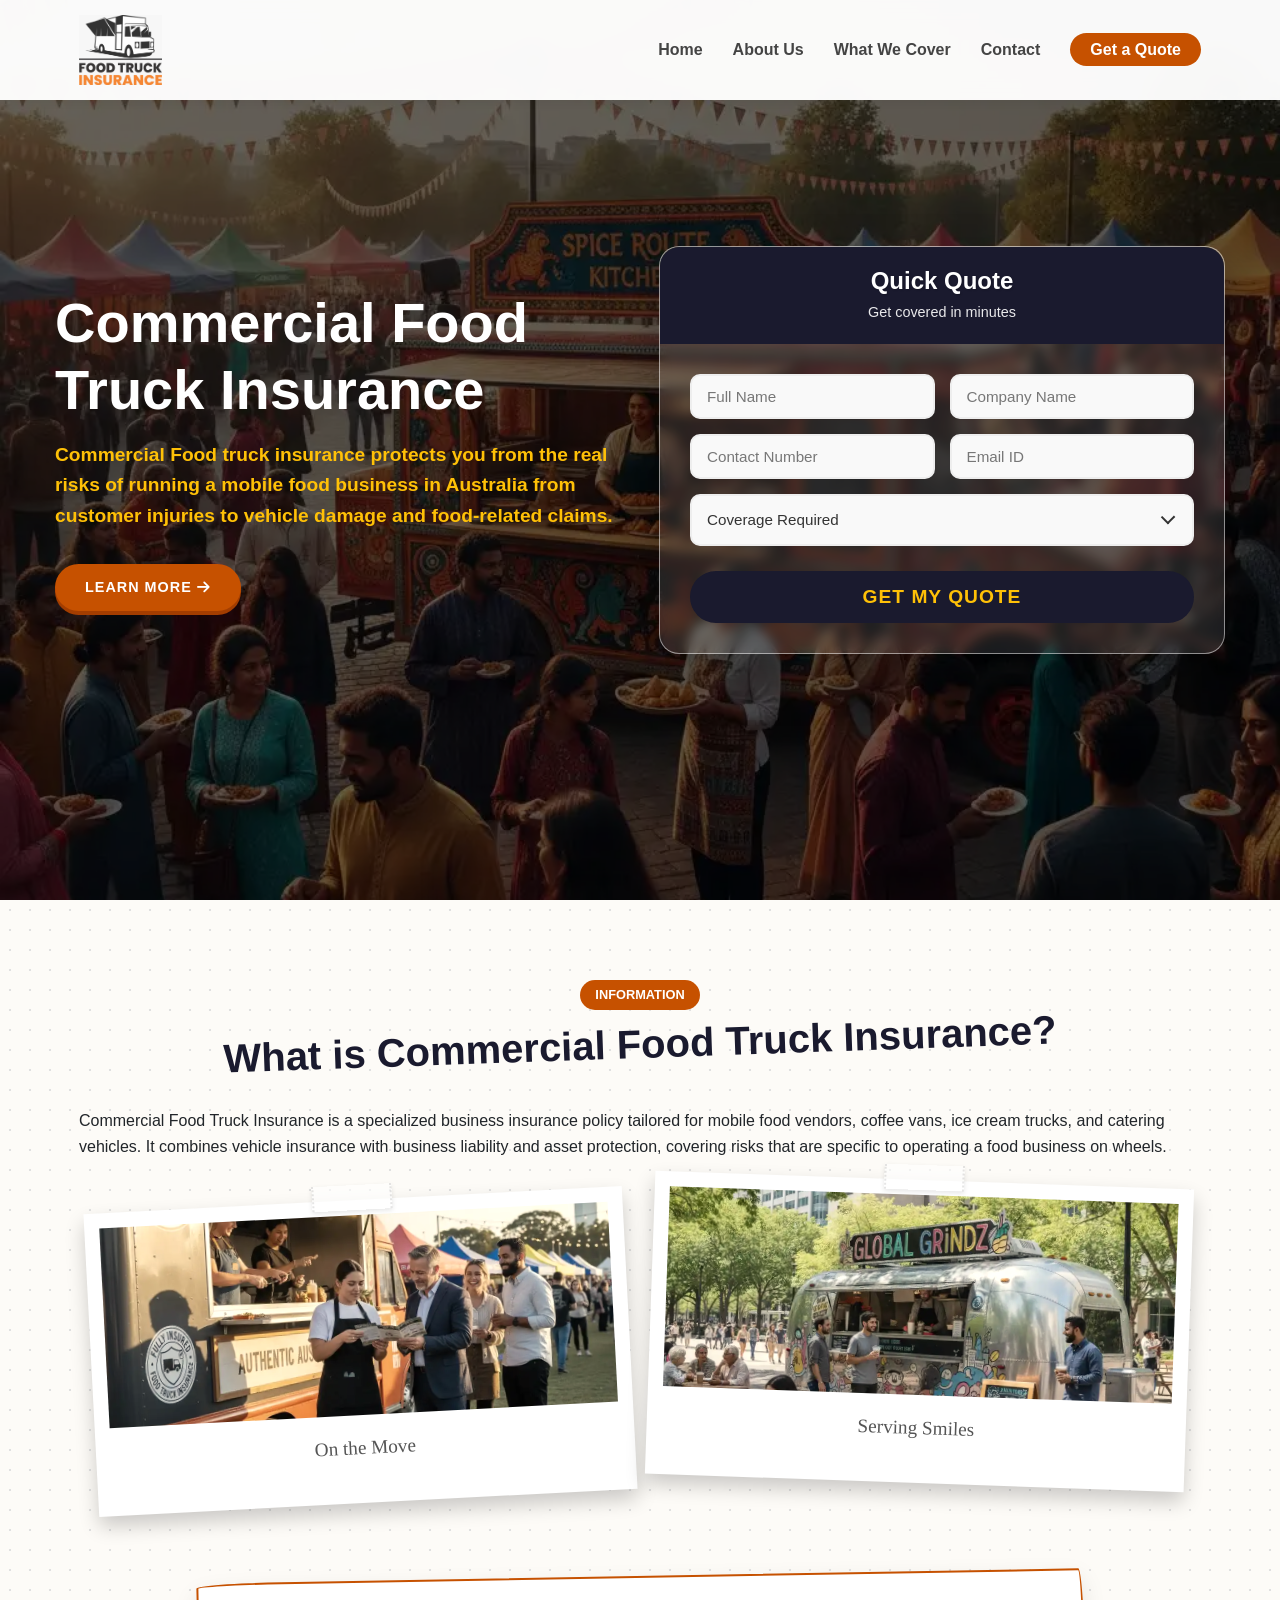
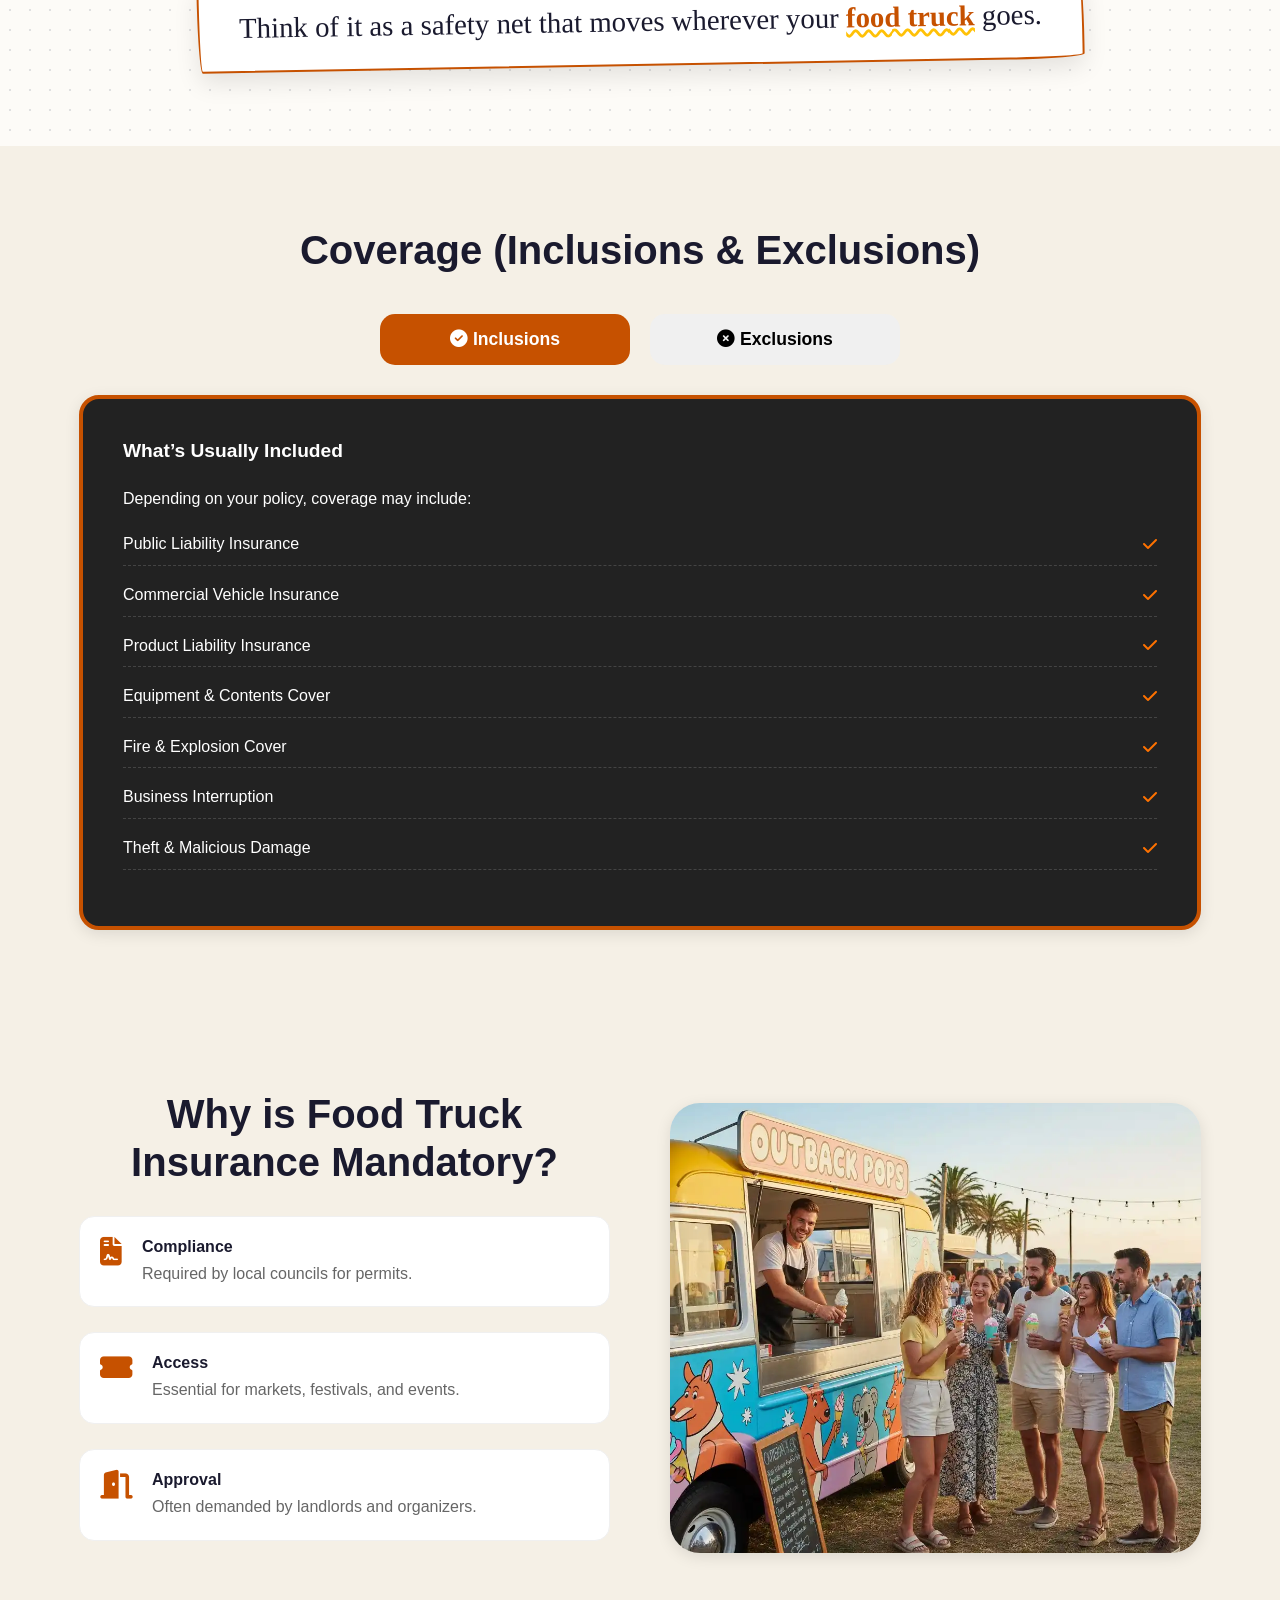
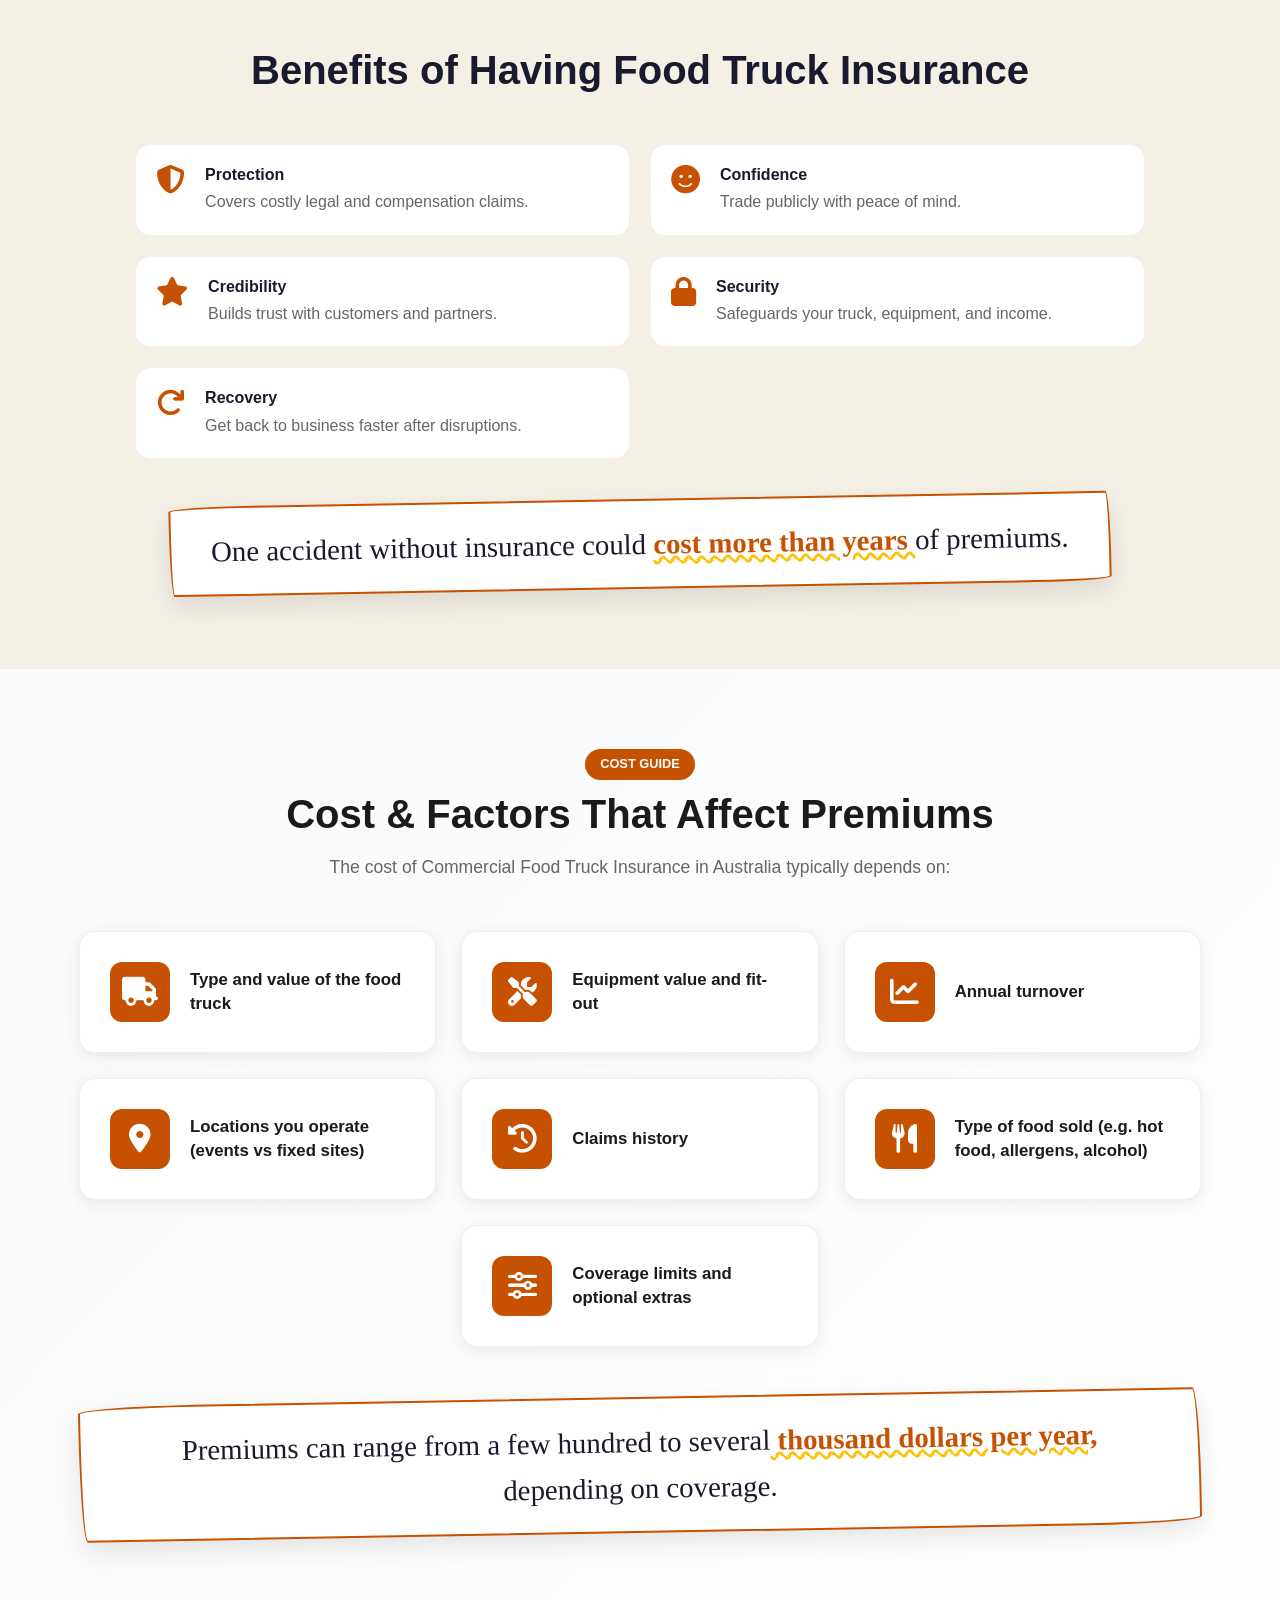
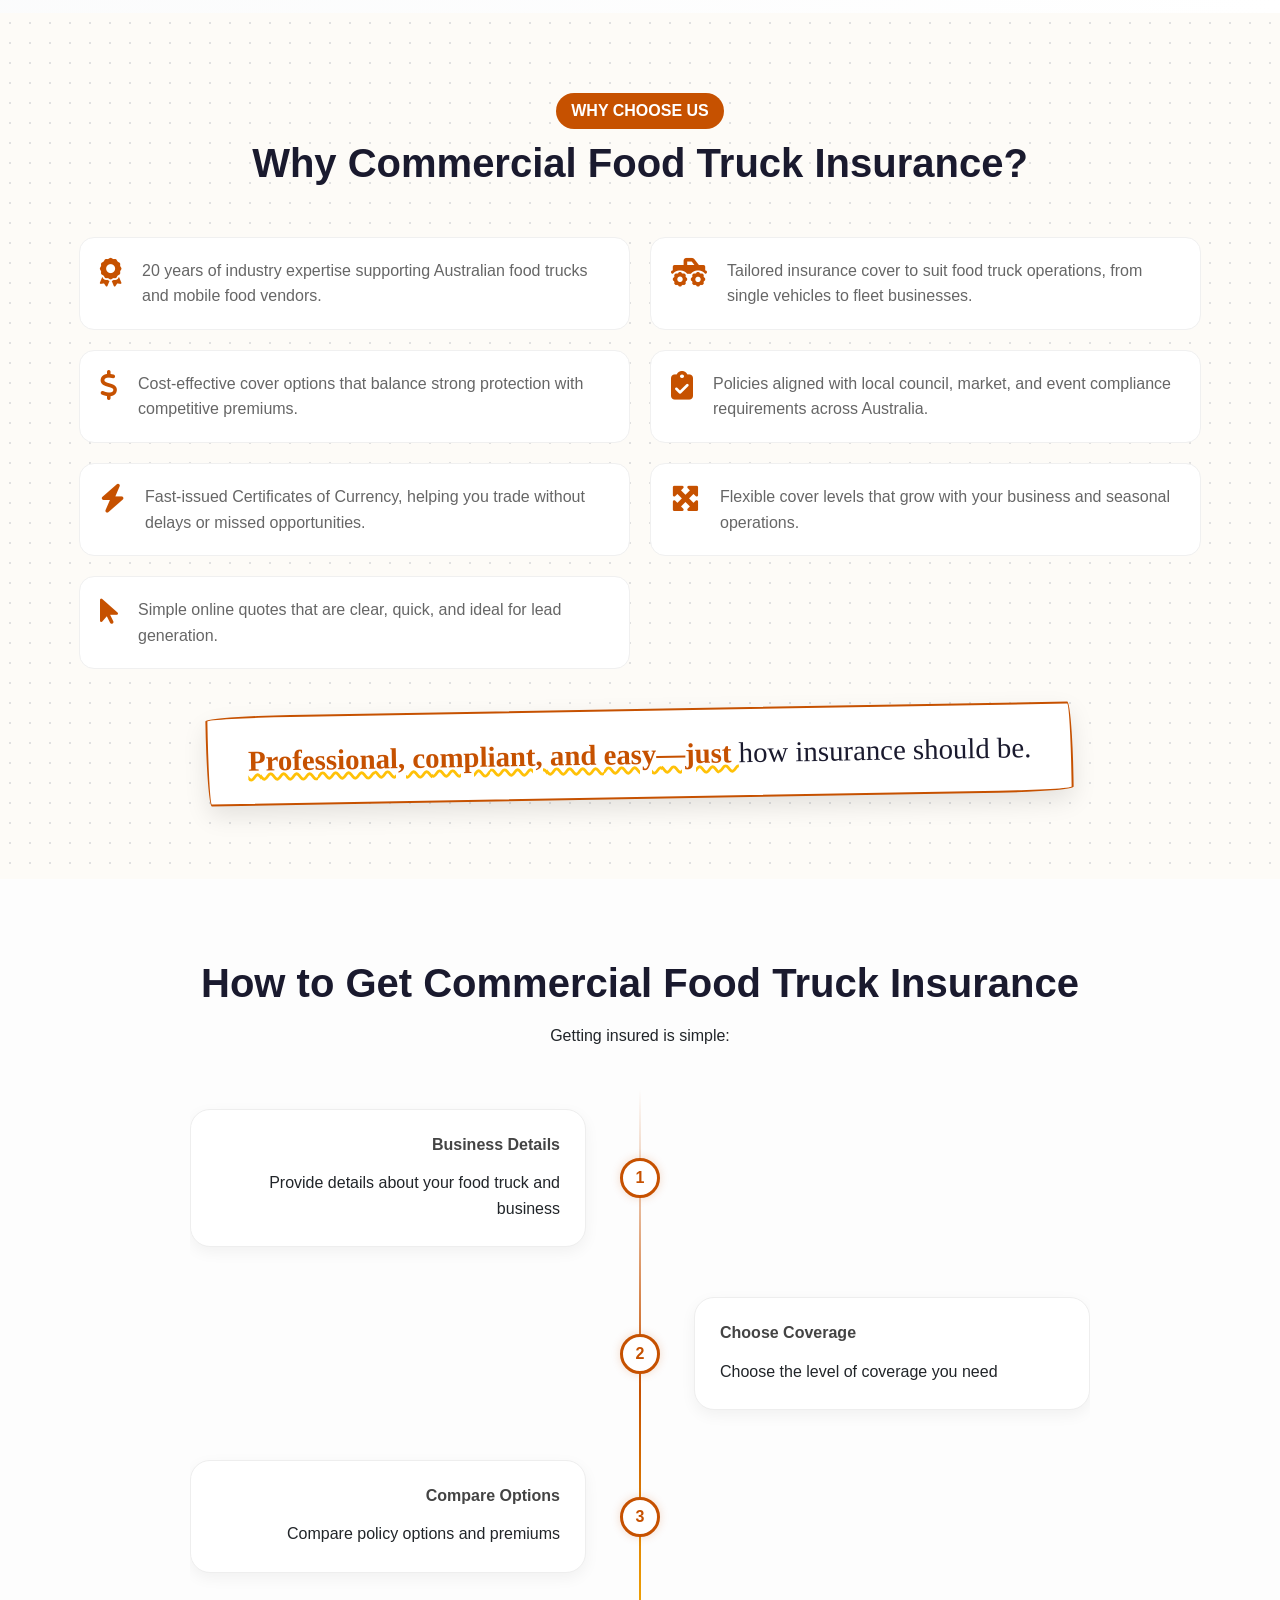
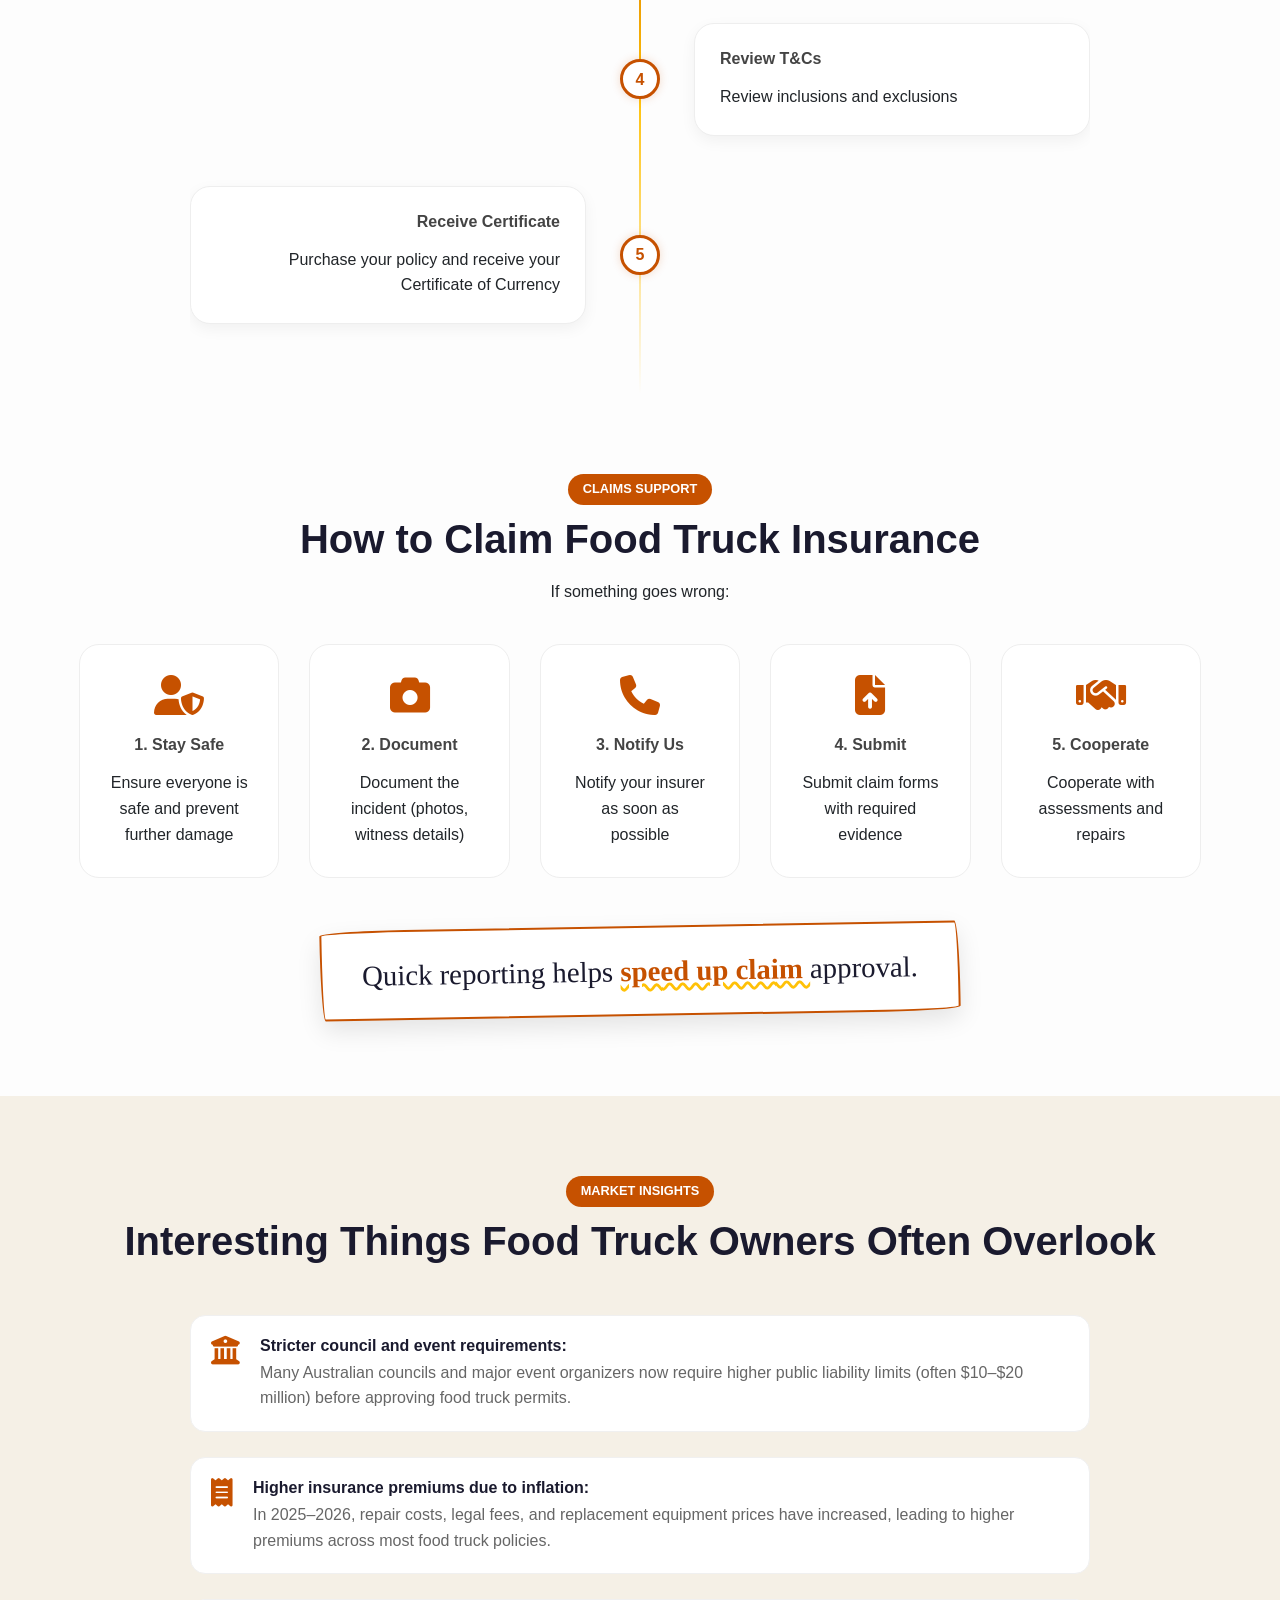
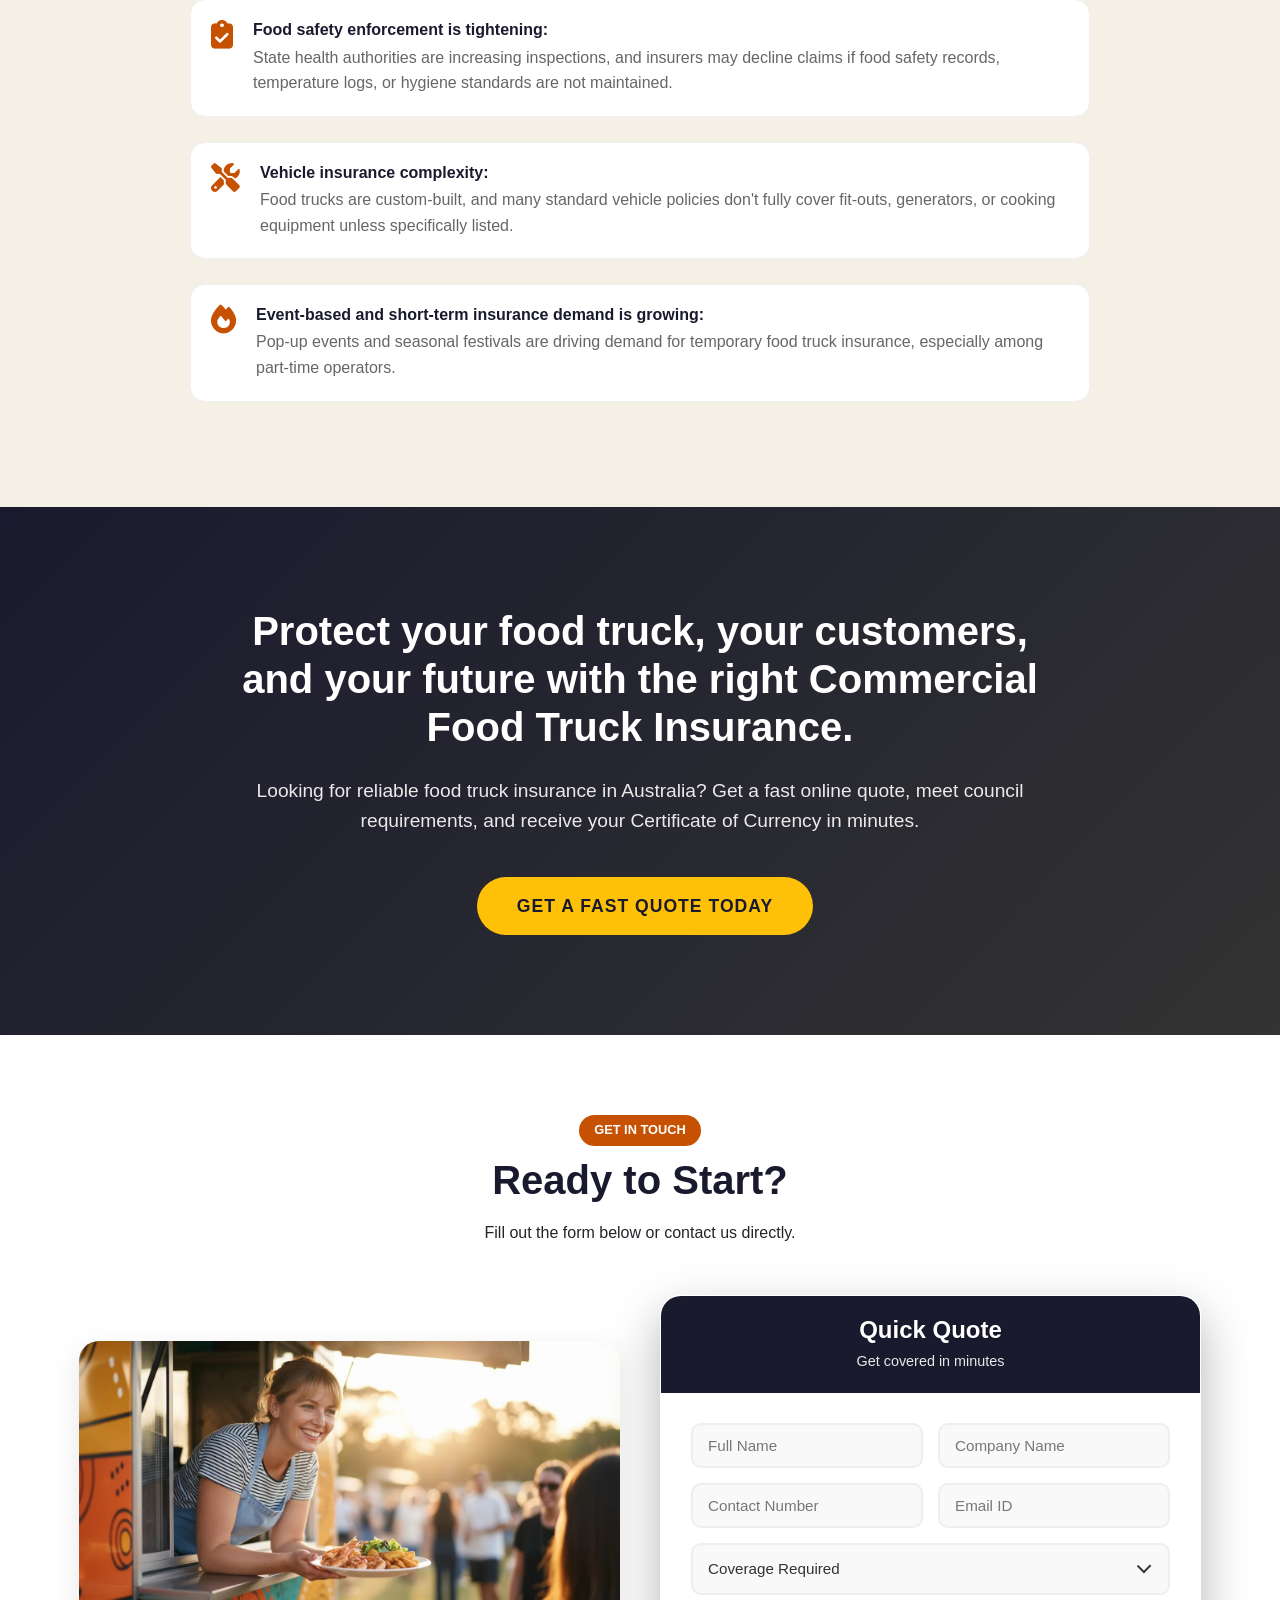
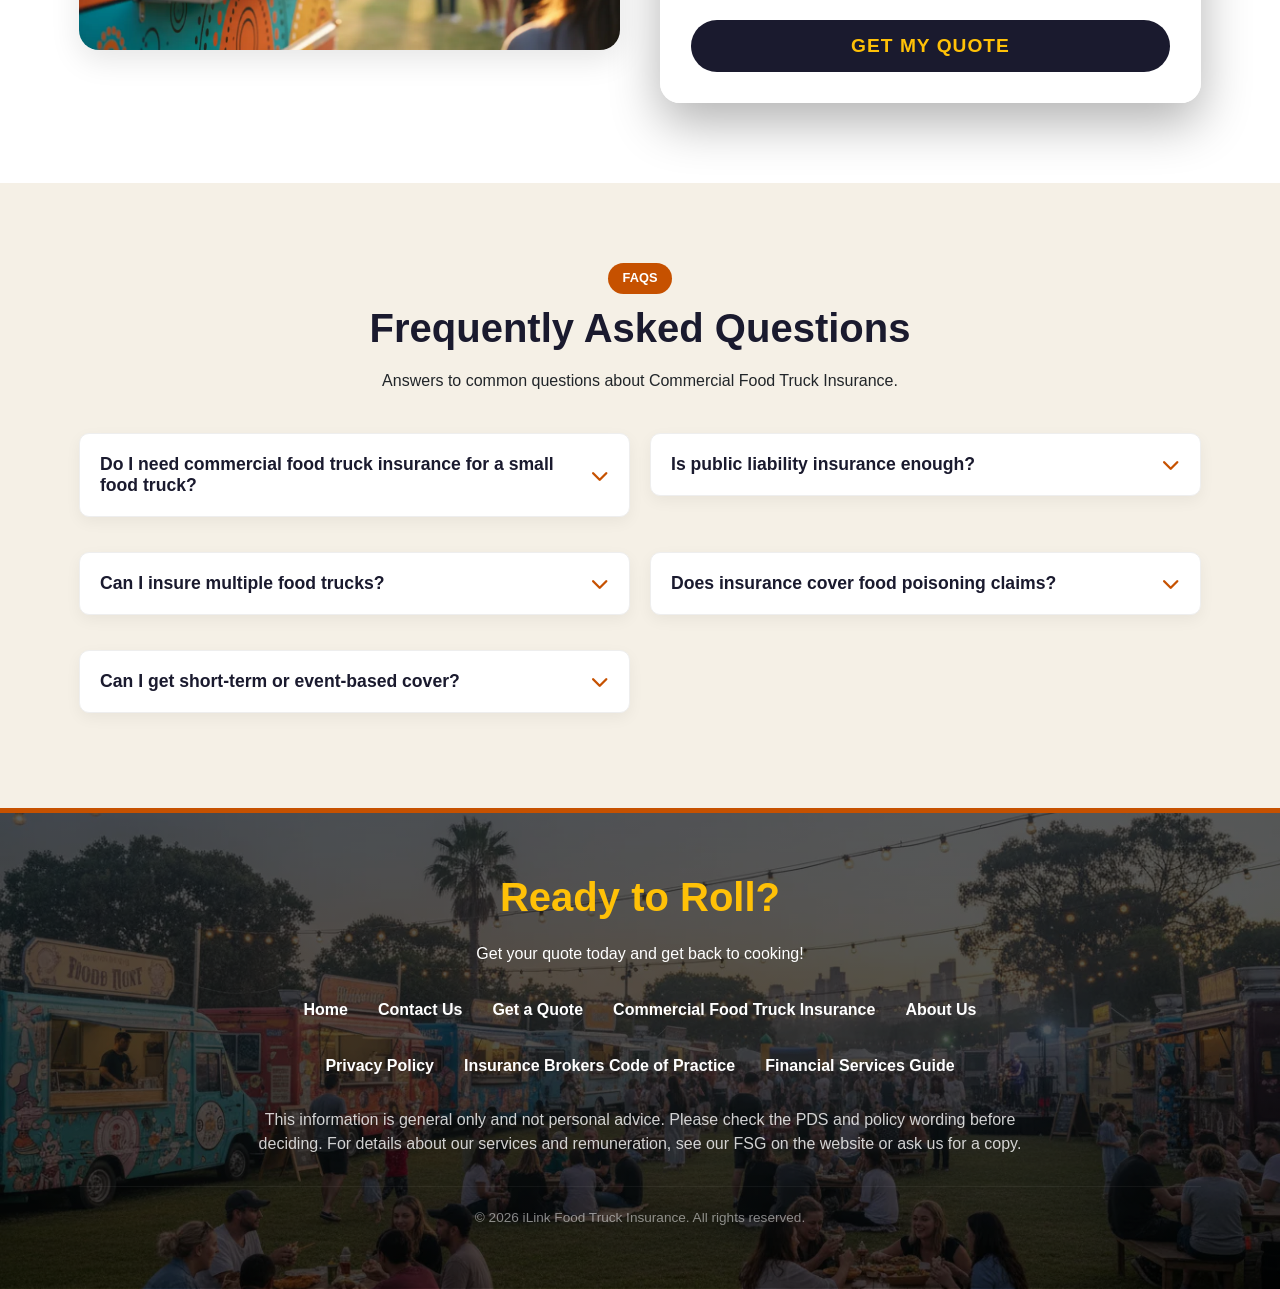
==== commit 100f4e3c: "first commit" ====
--- a/commercial-food-truck-insurance.html
+++ b/commercial-food-truck-insurance.html
@@ -5,7 +5,8 @@
     <meta charset="UTF-8">
     <meta name="viewport" content="width=device-width, initial-scale=1.0">
     <title>Commercial Food Truck Insurance – Protect Your Food Truck</title>
-    <meta name="description" content="Commercial food truck insurance helps protect your food truck business from liability, accidents, and equipment damage while operating across Australia.">
+    <meta name="description"
+        content="Commercial food truck insurance helps protect your food truck business from liability, accidents, and equipment damage while operating across Australia.">
     <meta name="robots" content="index, follow">
     <link rel="icon" href="/favicon.ico" sizes="any">
     <link rel="icon" type="image/webp" sizes="48x48" href="/favicon.webp">
@@ -17,40 +18,35 @@
     <link
         href="https://fonts.googleapis.com/css2?family=Fredoka:wght@300;400;600&family=Open+Sans:wght@400;600;700&display=swap"
         rel="stylesheet">
-        <link rel="preload"
-      href="https://cdnjs.cloudflare.com/ajax/libs/font-awesome/6.4.0/webfonts/fa-solid-900.woff2"
-      as="font"
-      type="font/woff2"
-      crossorigin>
-    
-    <link rel="preload"
-          href="https://cdnjs.cloudflare.com/ajax/libs/font-awesome/6.4.0/webfonts/fa-brands-400.woff2"
-          as="font"
-          type="font/woff2"
-          crossorigin>
-          <link rel="preload"
-      as="image"
-      href="assets/images/commercial-food-truck-banner.webp"
-      fetchpriority="high">
+    <link rel="preload" href="https://cdnjs.cloudflare.com/ajax/libs/font-awesome/6.4.0/webfonts/fa-solid-900.woff2"
+        as="font" type="font/woff2" crossorigin>
+
+    <link rel="preload" href="https://cdnjs.cloudflare.com/ajax/libs/font-awesome/6.4.0/webfonts/fa-brands-400.woff2"
+        as="font" type="font/woff2" crossorigin>
+    <link rel="preload" as="image" href="assets/images/commercial-food-truck-banner.webp" fetchpriority="high">
 
 
     <!-- Icons -->
     <link rel="stylesheet" href="https://cdnjs.cloudflare.com/ajax/libs/font-awesome/6.4.0/css/all.min.css">
-    <link rel="stylesheet" href="style.css">
+    <link rel="stylesheet" href="index2.css">
     <link rel="canonical" href="https://foodtruckinsurance.com.au/commercial-food-truck-insurance.html" />
-    <script type="application/ld+json">{"@context":"https://schema.org","@type":"FAQPage","mainEntity":[{"@type":"Question","name":"Do I need commercial food truck insurance for a small food truck?","acceptedAnswer":{"@type":"Answer","text":"Yes. Even small food trucks face risks such as customer injuries, food poisoning claims, and property damage. Most councils and event organizers require food truck insurance before approving permits."}},{"@type":"Question","name":"Is public liability insurance enough?","acceptedAnswer":{"@type":"Answer","text":"Public liability insurance is essential, but on its own it may not be enough. For stronger protection, many food truck owners combine it with vehicle insurance, equipment cover, and product liability insurance."}},{"@type":"Question","name":"Can I insure multiple food trucks?","acceptedAnswer":{"@type":"Answer","text":"Yes. If you operate multiple food trucks, fleet or multi-vehicle insurance policies may be available. These can simplify management and may reduce overall costs compared to separate policies."}},{"@type":"Question","name":"Does insurance cover food poisoning claims?","acceptedAnswer":{"@type":"Answer","text":"Yes. Product liability insurance usually covers claims related to food poisoning or allergic reactions, as long as proper food safety and hygiene standards are followed."}},{"@type":"Question","name":"Can I get short-term or event-based cover?","acceptedAnswer":{"@type":"Answer","text":"Yes. Some insurers offer temporary or event-specific cover, which is ideal for festivals, markets, or one-off events. This is perfect for part-time operators."}}]}</script>
-    <script type="application/ld+json">{"@context":"https://schema.org","@graph":[{"@type":"WebPage","@id":"https://foodtruckinsurance.com.au/commercial-food-truck-insurance.html","url":"https://foodtruckinsurance.com.au/commercial-food-truck-insurance.html","name":"Commercial Food Truck Insurance"},{"@type":"LocalBusiness","@id":"https://foodtruckinsurance.com.au/#biz","name":"Food truck insurance","url":"https://foodtruckinsurance.com.au/","image":"https://foodtruckinsurance.com.au/assets/Food%20Truck%20Ins_Logo_Tran.webp","telephone":"+611300170328","priceRange":"$$","areaServed":"Australia","address":{"@type":"PostalAddress","streetAddress":"Suite 16, Level 2, 1 Ricketts Road","addressLocality":"Mount Waverley","addressRegion":"VIC","postalCode":"3149","addressCountry":"AU"},"openingHoursSpecification":[{"@type":"OpeningHoursSpecification","dayOfWeek":["Monday","Tuesday","Wednesday","Thursday","Friday"],"opens":"09:00","closes":"17:00"}],"description":"Affordable food truck insurance in Australia with competitive premiums. Cover vehicle, public & product liability, equipment, spoilage, fire and theft."},{"@type":"Service","@id":"https://foodtruckinsurance.com.au/commercial-food-truck-insurance.html","serviceType":"Commercial Food Truck Insurance","name":"Commercial Food Truck Insurance","provider":{"@type":"Organization","name":"Food Truck Insurance","url":"https://foodtruckinsurance.com.au/","logo":{"@type":"ImageObject","url":"https://foodtruckinsurance.com.au/assets/Food%20Truck%20Ins_Logo_Tran.webp","width":600,"height":60}},"url":"https://foodtruckinsurance.com.au/commercial-food-truck-insurance.html","description":"Get Commercial food truck insurance covers accidents, liability, food-related claims, equipment damage, and lost income to protect your mobile food business.","areaServed":{"@type":"Country","name":"Australia"},"category":"Commercial Food Truck Insurance","audience":{"@type":"Audience","audienceType":["Food Truck Owners","Mobile Food Vendors","Coffee Vans","Catering Trailers"]}}]}</script>
-    
+    <script
+        type="application/ld+json">{"@context":"https://schema.org","@type":"FAQPage","mainEntity":[{"@type":"Question","name":"Do I need commercial food truck insurance for a small food truck?","acceptedAnswer":{"@type":"Answer","text":"Yes. Even small food trucks face risks such as customer injuries, food poisoning claims, and property damage. Most councils and event organizers require food truck insurance before approving permits."}},{"@type":"Question","name":"Is public liability insurance enough?","acceptedAnswer":{"@type":"Answer","text":"Public liability insurance is essential, but on its own it may not be enough. For stronger protection, many food truck owners combine it with vehicle insurance, equipment cover, and product liability insurance."}},{"@type":"Question","name":"Can I insure multiple food trucks?","acceptedAnswer":{"@type":"Answer","text":"Yes. If you operate multiple food trucks, fleet or multi-vehicle insurance policies may be available. These can simplify management and may reduce overall costs compared to separate policies."}},{"@type":"Question","name":"Does insurance cover food poisoning claims?","acceptedAnswer":{"@type":"Answer","text":"Yes. Product liability insurance usually covers claims related to food poisoning or allergic reactions, as long as proper food safety and hygiene standards are followed."}},{"@type":"Question","name":"Can I get short-term or event-based cover?","acceptedAnswer":{"@type":"Answer","text":"Yes. Some insurers offer temporary or event-specific cover, which is ideal for festivals, markets, or one-off events. This is perfect for part-time operators."}}]}</script>
+    <script
+        type="application/ld+json">{"@context":"https://schema.org","@graph":[{"@type":"WebPage","@id":"https://foodtruckinsurance.com.au/commercial-food-truck-insurance.html","url":"https://foodtruckinsurance.com.au/commercial-food-truck-insurance.html","name":"Commercial Food Truck Insurance"},{"@type":"LocalBusiness","@id":"https://foodtruckinsurance.com.au/#biz","name":"Food truck insurance","url":"https://foodtruckinsurance.com.au/","image":"https://foodtruckinsurance.com.au/assets/Food%20Truck%20Ins_Logo_Tran.webp","telephone":"+611300170328","priceRange":"$$","areaServed":"Australia","address":{"@type":"PostalAddress","streetAddress":"Suite 16, Level 2, 1 Ricketts Road","addressLocality":"Mount Waverley","addressRegion":"VIC","postalCode":"3149","addressCountry":"AU"},"openingHoursSpecification":[{"@type":"OpeningHoursSpecification","dayOfWeek":["Monday","Tuesday","Wednesday","Thursday","Friday"],"opens":"09:00","closes":"17:00"}],"description":"Affordable food truck insurance in Australia with competitive premiums. Cover vehicle, public & product liability, equipment, spoilage, fire and theft."},{"@type":"Service","@id":"https://foodtruckinsurance.com.au/commercial-food-truck-insurance.html","serviceType":"Commercial Food Truck Insurance","name":"Commercial Food Truck Insurance","provider":{"@type":"Organization","name":"Food Truck Insurance","url":"https://foodtruckinsurance.com.au/","logo":{"@type":"ImageObject","url":"https://foodtruckinsurance.com.au/assets/Food%20Truck%20Ins_Logo_Tran.webp","width":600,"height":60}},"url":"https://foodtruckinsurance.com.au/commercial-food-truck-insurance.html","description":"Get Commercial food truck insurance covers accidents, liability, food-related claims, equipment damage, and lost income to protect your mobile food business.","areaServed":{"@type":"Country","name":"Australia"},"category":"Commercial Food Truck Insurance","audience":{"@type":"Audience","audienceType":["Food Truck Owners","Mobile Food Vendors","Coffee Vans","Catering Trailers"]}}]}</script>
+
     <meta name="google-site-verification" content="nEyloXKjUVuiM9DTyxJ5RnHQcfN_oiZ00jUdY6MnLyM" />
     <meta property="og:type" content="website">
     <meta property="og:url" content="https://foodtruckinsurance.com.au/commercial-food-truck-insurance.html">
-     <meta property="og:title" content="Commercial Food Truck Insurance – Protect Your Food Truck">
-    <meta property="og:description" content="Commercial food truck insurance helps protect your food truck business from liability, accidents, and equipment damage while operating across Australia.">
-    <meta property="og:image" content="https://foodtruckinsurance.com.au/assets/images/commercial-food-truck-banner.webp">
+    <meta property="og:title" content="Commercial Food Truck Insurance – Protect Your Food Truck">
+    <meta property="og:description"
+        content="Commercial food truck insurance helps protect your food truck business from liability, accidents, and equipment damage while operating across Australia.">
+    <meta property="og:image"
+        content="https://foodtruckinsurance.com.au/assets/images/commercial-food-truck-banner.webp">
     <meta property="og:site_name" content="Commercial Food Truck Insurance">
 
 
-  <!-- Google tag (gtag.js) -->
+    <!-- Google tag (gtag.js) -->
     <script async src="https://www.googletagmanager.com/gtag/js?id=G-EWH4H9NRTN"></script>
     <script>
         window.dataLayer = window.dataLayer || [];
@@ -61,885 +57,907 @@
     </script>
 </head>
 
-<body>
-    
-   <header>
-    <!-- Navigation -->
-    <nav class="navbar">
-        <div class="container nav-container">
-            <a href="index.html" class="logo">
-                <img src="assets/food-truck-logo.webp" alt="Food Truck Insurance" width="72" heigth="60">
-            </a>
-            <a href="tel:1300170328" class="mobile-nav-number"><i class="fas fa-phone-alt"></i> 1300 170 328</a>
-            <button class="menu-toggle" aria-label="Toggle navigation">
-                <i class="fas fa-bars"></i>
-            </button>
-            <ul class="nav-links">
-                <li><a href="index.html">Home</a></li>
-                <li><a href="index.html#about">About Us</a></li>
-                <li><a href="index.html#cover">What We Cover</a></li>
-                <li><a href="contact.html">Contact</a></li>
-                <li><a href="#form" class="btn-nav">Get a Quote</a></li>
-            </ul>
-        </div>
-    </nav>
+<body class="idx2-page">
+
+    <header>
+        <!-- Navigation -->
+        <nav class="navbar">
+            <div class="container nav-container">
+                <a href="index2.html" class="logo">
+                    <img src="assets/food-truck-logo.webp" alt="Food Truck Insurance" width="72" heigth="60">
+                </a>
+                <a href="tel:1300170328" class="mobile-nav-number"><i class="fas fa-phone-alt"></i> 1300 170 328</a>
+                <button class="menu-toggle" aria-label="Toggle navigation">
+                    <i class="fas fa-bars"></i>
+                </button>
+                <ul class="nav-links">
+                    <li><a href="index2.html">Home</a></li>
+                    <li><a href="index2.html#about">About Us</a></li>
+                    <li><a href="index2.html#coverages">What We Cover</a></li>
+                    <li><a href="contact.html">Contact</a></li>
+                    <li><a href="#form" class="btn-nav">Get a Quote</a></li>
+                </ul>
+            </div>
+        </nav>
     </header>
-    
+
     <main>
-    <!-- Hero Section -->
-    <header class="comm-hero">
-        <div class="comm-hero-video-bg">
-            <img
-                  src="assets/images/commercial-food-truck-banner.webp"
-                  alt="Commercial Food Truck Insurance"
-                  width="1521"
-                  height="600"
-                  fetchpriority="high"
-                  decoding="async"
-                >
-
-            <div class="comm-hero-overlay"></div>
-        </div>
-        <div class="container comm-hero-content">
-            <div class="hero-text mobile-head">
-                <h1 class="animate-pop" style="font-size: 3.5rem;">Commercial Food Truck Insurance</h1>
-                <p class="animate-slide-up" style="color: var(--primary-color); font-size: 1.2rem; margin-bottom: 2rem; font-weight: bold;">
-                    Commercial Food truck insurance protects you from the real risks of running a mobile food business in Australia from customer injuries to vehicle damage and food-related claims.
-                </p>
-                <!-- Desktop Button -->
-                <div class="hero-buttons animate-slide-up delay-1 d-md-block d-none desktop-quote-btn">
-                    <a href="#what-is" class="btn btn-primary com-learn-more">
-                        Learn More <i class="fas fa-arrow-right"></i>
-                    </a>
-                </div>
-
-                <div class="hero-buttons animate-slide-up delay-1 mobile-quote-btn">
-                    <a href="#form" class="btn btn-primary com-learn-more">
-                        Get Quote <i class="fas fa-arrow-right"></i>
-                    </a>
-                </div>
-
-            </div>
-            <!-- Standard form from index.html -->
-            <div class="contact-form-container hero-form" id="quoteForm">
-                <div class="form-header">
-                    <h3>Quick Quote</h3>
-                    <p>Get covered in minutes</p>
-                </div>
-                <form class="simple-form" action="zoho/forms/sendmail.php" method="POST">
-                    <div class="form-row">
-                        <input type="text" name="full_name" placeholder="Full Name" required>
-                        <input type="text" name="company_name" placeholder="Company Name">
-                    </div>
-                    <div class="form-row">
-                        <input type="tel" name="contact_number" placeholder="Contact Number" required>
-                        <input type="email" name="email_id" placeholder="Email ID" required>
-                    </div>
-                    <div class="form-row">
-                        <div class="custom-select-wrapper">
-                            <div class="custom-select">
-                                <div class="custom-select__trigger"><span>Coverage Required</span>
-                                    <div class="arrow"></div>
-                                </div>
-                                <div class="custom-options">
-                                    <label class="custom-option">
-                                        <input type="checkbox" name="coverage_required[]" value="food-truck-van"> Food
-                                        Truck/Van
-                                    </label>
-                                    <label class="custom-option">
-                                        <input type="checkbox" name="coverage_required[]" value="liability"> Public and
-                                        Products Liability
-                                    </label>
-                                    <label class="custom-option">
-                                        <input type="checkbox" name="coverage_required[]" value="business-interruption">
-                                        Business Interruption
-                                    </label>
-                                    <label class="custom-option">
-                                        <input type="checkbox" name="coverage_required[]" value="personal-accident">
-                                        Personal Accident and Sickness cover
-                                    </label>
-                                    <label class="custom-option">
-                                        <input type="checkbox" name="coverage_required[]" value="all"> All of the above
-                                    </label>
+        <!-- Hero Section -->
+        <header class="comm-hero">
+            <div class="comm-hero-video-bg">
+                <img src="assets/images/commercial-food-truck-banner.webp" alt="Commercial Food Truck Insurance"
+                    width="1521" height="600" fetchpriority="high" decoding="async">
+
+                <div class="comm-hero-overlay"></div>
+            </div>
+            <div class="container comm-hero-content">
+                <div class="hero-text mobile-head">
+                    <h1 class="animate-pop" style="font-size: 3.5rem;">Commercial Food Truck Insurance</h1>
+                    <p class="animate-slide-up"
+                        style="color: var(--primary-color); font-size: 1.2rem; margin-bottom: 2rem; font-weight: bold;">
+                        Commercial Food truck insurance protects you from the real risks of running a mobile food
+                        business in Australia from customer injuries to vehicle damage and food-related claims.
+                    </p>
+                    <!-- Desktop Button -->
+                    <div class="hero-buttons animate-slide-up delay-1 d-md-block d-none desktop-quote-btn">
+                        <a href="#what-is" class="btn btn-primary com-learn-more">
+                            Learn More <i class="fas fa-arrow-right"></i>
+                        </a>
+                    </div>
+
+                    <div class="hero-buttons animate-slide-up delay-1 mobile-quote-btn">
+                        <a href="#form" class="btn btn-primary com-learn-more">
+                            Get Quote <i class="fas fa-arrow-right"></i>
+                        </a>
+                    </div>
+
+                </div>
+                <!-- Standard form from index.html -->
+                <div class="contact-form-container hero-form" id="quoteForm">
+                    <div class="form-header">
+                        <h3>Quick Quote</h3>
+                        <p>Get covered in minutes</p>
+                    </div>
+                    <form class="simple-form" action="zoho/forms/sendmail.php" method="POST">
+                        <div class="form-row">
+                            <input type="text" name="full_name" placeholder="Full Name" required>
+                            <input type="text" name="company_name" placeholder="Company Name">
+                        </div>
+                        <div class="form-row">
+                            <input type="tel" name="contact_number" placeholder="Contact Number" required>
+                            <input type="email" name="email_id" placeholder="Email ID" required>
+                        </div>
+                        <div class="form-row">
+                            <div class="custom-select-wrapper">
+                                <div class="custom-select">
+                                    <div class="custom-select__trigger"><span>Coverage Required</span>
+                                        <div class="arrow"></div>
+                                    </div>
+                                    <div class="custom-options">
+                                        <label class="custom-option">
+                                            <input type="checkbox" name="coverage_required[]" value="food-truck-van">
+                                            Food
+                                            Truck/Van
+                                        </label>
+                                        <label class="custom-option">
+                                            <input type="checkbox" name="coverage_required[]" value="liability"> Public
+                                            and
+                                            Products Liability
+                                        </label>
+                                        <label class="custom-option">
+                                            <input type="checkbox" name="coverage_required[]"
+                                                value="business-interruption">
+                                            Business Interruption
+                                        </label>
+                                        <label class="custom-option">
+                                            <input type="checkbox" name="coverage_required[]" value="personal-accident">
+                                            Personal Accident and Sickness cover
+                                        </label>
+                                        <label class="custom-option">
+                                            <input type="checkbox" name="coverage_required[]" value="all"> All of the
+                                            above
+                                        </label>
+                                    </div>
                                 </div>
                             </div>
                         </div>
-                    </div>
-                    <button type="submit" class="btn btn-primary btn-lg mt-3">Get My Quote</button>
-                </form>
-            </div>
-        </div>
-    </header>
-    <section id="mobile-quote-section" class="section mobile-quote-section" style="display: none;">
-        <div class="container">
-            <div class="contact-form-container" id="quoteFormMobile">
-                <div class="form-header">
-                    <h3>Quick Quote</h3>
-                    <p>Get covered in minutes</p>
-                </div>
-                <form class="simple-form" action="zoho/forms/sendmail.php" method="POST">
-                    <div class="form-row">
-                        <input type="text" name="full_name" placeholder="Full Name" required="">
-                        <input type="text" name="company_name" placeholder="Company Name">
-                    </div>
-                    <div class="form-row">
-                        <input type="tel" name="contact_number" placeholder="Contact Number" required="">
-                        <input type="email" name="email_id" placeholder="Email ID" required="">
-                    </div>
-                    <div class="form-row">
-                        <div class="custom-select-wrapper">
-                            <div class="custom-select">
-                                <div class="custom-select__trigger"><span>Coverage Required</span>
-                                    <div class="arrow"></div>
-                                </div>
-                                <div class="custom-options">
-                                    <label class="custom-option">
-                                        <input type="checkbox" name="coverage_required[]" value="food-truck-van"> Food
-                                        Truck/Van
-                                    </label>
-                                    <label class="custom-option">
-                                        <input type="checkbox" name="coverage_required[]" value="liability"> Public and
-                                        Products Liability
-                                    </label>
-                                    <label class="custom-option">
-                                        <input type="checkbox" name="coverage_required[]" value="business-interruption">
-                                        Business Interruption
-                                    </label>
-                                    <label class="custom-option">
-                                        <input type="checkbox" name="coverage_required[]" value="personal-accident">
-                                        Personal Accident and Sickness cover
-                                    </label>
-                                    <label class="custom-option">
-                                        <input type="checkbox" name="coverage_required[]" value="all"> All of the above
-                                    </label>
+                        <button type="submit" class="btn btn-primary btn-lg mt-3">Get My Quote</button>
+                    </form>
+                </div>
+            </div>
+        </header>
+        <section id="mobile-quote-section" class="section mobile-quote-section">
+            <div class="container">
+                <div class="contact-form-container" id="quoteFormMobile">
+                    <div class="form-header">
+                        <h3>Quick Quote</h3>
+                        <p>Get covered in minutes</p>
+                    </div>
+                    <form class="simple-form" action="zoho/forms/sendmail.php" method="POST">
+                        <div class="form-row">
+                            <input type="text" name="full_name" placeholder="Full Name" required="">
+                            <input type="text" name="company_name" placeholder="Company Name">
+                        </div>
+                        <div class="form-row">
+                            <input type="tel" name="contact_number" placeholder="Contact Number" required="">
+                            <input type="email" name="email_id" placeholder="Email ID" required="">
+                        </div>
+                        <div class="form-row">
+                            <div class="custom-select-wrapper">
+                                <div class="custom-select">
+                                    <div class="custom-select__trigger"><span>Coverage Required</span>
+                                        <div class="arrow"></div>
+                                    </div>
+                                    <div class="custom-options">
+                                        <label class="custom-option">
+                                            <input type="checkbox" name="coverage_required[]" value="food-truck-van">
+                                            Food
+                                            Truck/Van
+                                        </label>
+                                        <label class="custom-option">
+                                            <input type="checkbox" name="coverage_required[]" value="liability"> Public
+                                            and
+                                            Products Liability
+                                        </label>
+                                        <label class="custom-option">
+                                            <input type="checkbox" name="coverage_required[]"
+                                                value="business-interruption">
+                                            Business Interruption
+                                        </label>
+                                        <label class="custom-option">
+                                            <input type="checkbox" name="coverage_required[]" value="personal-accident">
+                                            Personal Accident and Sickness cover
+                                        </label>
+                                        <label class="custom-option">
+                                            <input type="checkbox" name="coverage_required[]" value="all"> All of the
+                                            above
+                                        </label>
+                                    </div>
                                 </div>
                             </div>
                         </div>
-                    </div>
-                    <button type="submit" class="btn btn-primary btn-lg mt-3">Get My Quote</button>
-                </form>
-            </div>
-        </div>
-    </section>
-
-    <!-- What is Section -->
-    <section id="what-is" class="comm-section comm-scrapbook-theme">
-    <div class="container">
-        <div class="comm-section-header text-center">
-            <span class="badge">Information</span>
-            <h2 class="handwritten-title">What is Commercial Food Truck Insurance?</h2>
-        </div>
-
-        <div class="row align-items-center">
-
-            <!-- RIGHT: Content -->
-            <div class="col-md-12">
-                <div class="scrapbook-text">
-                    <p>
-                        Commercial Food Truck Insurance is a specialized business insurance policy tailored for mobile food vendors, coffee vans, ice cream trucks, and catering vehicles. It combines vehicle insurance with business liability and asset protection, covering risks that are specific to operating a food business on wheels.
-                    </p>
-                </div>
-            </div>
-        </div>
-
-        <!-- LEFT: Images -->
-            <div class="col-md-12">
-                <div class="scrapbook-photos side-by-side">
-                    <div class="polaroid p-left">
-                        <div class="tape"></div>
-                        <img src="assets/images/food-truck-img1.webp" alt="best commercial food truck insurance">
-                        <div class="caption">On the Move</div>
-                    </div>
-
-                    <div class="polaroid p-right">
-                        <div class="tape"></div>
-                        <img src="assets/images/food-truck-img2.webp" alt="insurance for commercial food trucks">
-                        <div class="caption">Serving Smiles</div>
-                    </div>
-                </div>
-            </div>
-        <div class="text-center mt-3">
-                <div class="flavor-quote" style="display: inline-block;">Think of it as a safety net that moves wherever your
-                    <span class="highlight-text">food truck</span> goes.
-                </div>
-            </div>
-    </div>
-</section>
-
-    <!-- Coverage (Inclusions & Exclusions) -->
-    <section id="coverage" class="comm-section details-section">
-        <div class="container">
-            <div class="comm-section-header">
-                <h2>Coverage (Inclusions & Exclusions)</h2>
-            </div>
-
-            <div class="comm-tabs-container">
-                <div class="comm-tabs-header">
-                    <button class="comm-tab-btn active" data-tab="inclusions">
-                        <i class="fas fa-check-circle"></i> Inclusions
-                    </button>
-                    <button class="comm-tab-btn" data-tab="exclusions">
-                        <i class="fas fa-times-circle"></i> Exclusions
-                    </button>
-                </div>
-
-                <div id="inclusions" class="comm-tab-content active">
-                    <div class="comm-menu-board comm-inclusion-board">
-                        <h3 class="text-white" style="margin-bottom: 1.5rem;">What’s Usually Included</h3>
-                        <p>Depending on your policy, coverage may include:</p>
-                        <ul class="comm-menu-items">
+                        <button type="submit" class="btn btn-primary btn-lg mt-3">Get My Quote</button>
+                    </form>
+                </div>
+            </div>
+        </section>
+
+        <!-- What is Section -->
+        <section id="what-is" class="comm-section comm-scrapbook-theme">
+            <div class="container">
+                <div class="comm-section-header text-center">
+                    <span class="badge">Information</span>
+                    <h2 class="handwritten-title">What is Commercial Food Truck Insurance?</h2>
+                </div>
+
+                <div class="row align-items-center">
+
+                    <!-- RIGHT: Content -->
+                    <div class="col-md-12">
+                        <div class="scrapbook-text">
+                            <p>
+                                Commercial Food Truck Insurance is a specialized business insurance policy tailored for
+                                mobile food vendors, coffee vans, ice cream trucks, and catering vehicles. It combines
+                                vehicle insurance with business liability and asset protection, covering risks that are
+                                specific to operating a food business on wheels.
+                            </p>
+                        </div>
+                    </div>
+                </div>
+
+                <!-- LEFT: Images -->
+                <div class="col-md-12">
+                    <div class="scrapbook-photos side-by-side">
+                        <div class="polaroid p-left">
+                            <div class="tape"></div>
+                            <img src="assets/images/food-truck-img1.webp" alt="best commercial food truck insurance">
+                            <div class="caption">On the Move</div>
+                        </div>
+
+                        <div class="polaroid p-right">
+                            <div class="tape"></div>
+                            <img src="assets/images/food-truck-img2.webp" alt="insurance for commercial food trucks">
+                            <div class="caption">Serving Smiles</div>
+                        </div>
+                    </div>
+                </div>
+                <div class="text-center mt-3">
+                    <div class="flavor-quote" style="display: inline-block;">Think of it as a safety net that moves
+                        wherever your
+                        <span class="highlight-text">food truck</span> goes.
+                    </div>
+                </div>
+            </div>
+        </section>
+
+        <!-- Coverage (Inclusions & Exclusions) -->
+        <section id="coverage" class="comm-section details-section">
+            <div class="container">
+                <div class="comm-section-header">
+                    <h2>Coverage (Inclusions & Exclusions)</h2>
+                </div>
+
+                <div class="comm-tabs-container">
+                    <div class="comm-tabs-header">
+                        <button class="comm-tab-btn active" data-tab="inclusions">
+                            <i class="fas fa-check-circle"></i> Inclusions
+                        </button>
+                        <button class="comm-tab-btn" data-tab="exclusions">
+                            <i class="fas fa-times-circle"></i> Exclusions
+                        </button>
+                    </div>
+
+                    <div id="inclusions" class="comm-tab-content active">
+                        <div class="comm-menu-board comm-inclusion-board">
+                            <h3 class="text-white" style="margin-bottom: 1.5rem;">What’s Usually Included</h3>
+                            <p>Depending on your policy, coverage may include:</p>
+                            <ul class="comm-menu-items">
+                                <li>
+                                    <span class="item-name">Public Liability Insurance</span>
+                                    <i class="fas fa-check" style="color: #ff7200;"></i>
+                                </li>
+                                <li>
+                                    <span class="item-name">Commercial Vehicle Insurance</span>
+                                    <i class="fas fa-check" style="color: #ff7200;"></i>
+                                </li>
+                                <li>
+                                    <span class="item-name">Product Liability Insurance</span>
+                                    <i class="fas fa-check" style="color: #ff7200;"></i>
+                                </li>
+                                <li>
+                                    <span class="item-name">Equipment & Contents Cover</span>
+                                    <i class="fas fa-check" style="color: #ff7200;"></i>
+                                </li>
+                                <li>
+                                    <span class="item-name">Fire & Explosion Cover</span>
+                                    <i class="fas fa-check" style="color: #ff7200;"></i>
+                                </li>
+                                <li>
+                                    <span class="item-name">Business Interruption</span>
+                                    <i class="fas fa-check" style="color: #ff7200;"></i>
+                                </li>
+                                <li>
+                                    <span class="item-name">Theft & Malicious Damage</span>
+                                    <i class="fas fa-check" style="color: #ff7200;"></i>
+                                </li>
+                            </ul>
+                        </div>
+                    </div>
+
+                    <div id="exclusions" class="comm-tab-content">
+                        <div class="comm-menu-board comm-exclusion-board">
+                            <h3 class="text-white" style="margin-bottom: 1.5rem;">Common Exclusions</h3>
+                            <p>
+                            <p>Depending on your policy, coverage may include:</p>
+                            </p>
+                            <ul class="comm-menu-items">
+                                <li>
+                                    <span class="item-name">Intentional or illegal acts</span>
+                                    <i class="fas fa-times" style="color: #e74c3c;"></i>
+                                </li>
+                                <li>
+                                    <span class="item-name">Poor hygiene / Council failure</span>
+                                    <i class="fas fa-times" style="color: #e74c3c;"></i>
+                                </li>
+                                <li>
+                                    <span class="item-name">Normal wear and tear</span>
+                                    <i class="fas fa-times" style="color: #e74c3c;"></i>
+                                </li>
+                                <li>
+                                    <span class="item-name">Mechanical breakdown</span>
+                                    <i class="fas fa-times" style="color: #e74c3c;"></i>
+                                </li>
+                                <li>
+                                    <span class="item-name">Operating without licenses</span>
+                                    <i class="fas fa-times" style="color: #e74c3c;"></i>
+                                </li>
+                            </ul>
+                            <p class="mt-3" style="font-size: 0.9rem;">⚠️ Always check the Product Disclosure
+                                Statement (PDS) for exact inclusions.</p>
+                        </div>
+                    </div>
+                </div>
+            </div>
+        </section>
+
+        <!-- Why Food Truck Insurance Mandatory? -->
+        <section class="why-truck-section bg-light">
+            <div class="container">
+                <div class="comm-split-section">
+                    <!-- Content Left -->
+                    <div class="comm-split-content">
+                        <div class="comm-section-header" style="text-align: left; margin-bottom: 30px;">
+                            <h2>Why is Food Truck Insurance Mandatory?</h2>
+                        </div>
+                        <ul class="comm-icon-list">
                             <li>
-                                <span class="item-name">Public Liability Insurance</span>
-                                <i class="fas fa-check" style="color: #ff7200;"></i>
+                                <i class="fas fa-file-contract"></i>
+                                <div>
+                                    <h4>Compliance</h4>
+                                    <p>Required by local councils for permits.</p>
+                                </div>
                             </li>
                             <li>
-                                <span class="item-name">Commercial Vehicle Insurance</span>
-                                <i class="fas fa-check" style="color: #ff7200;"></i>
+                                <i class="fas fa-ticket-alt"></i>
+                                <div>
+                                    <h4>Access</h4>
+                                    <p>Essential for markets, festivals, and events.</p>
+                                </div>
                             </li>
                             <li>
-                                <span class="item-name">Product Liability Insurance</span>
-                                <i class="fas fa-check" style="color: #ff7200;"></i>
-                            </li>
-                            <li>
-                                <span class="item-name">Equipment & Contents Cover</span>
-                                <i class="fas fa-check" style="color: #ff7200;"></i>
-                            </li>
-                            <li>
-                                <span class="item-name">Fire & Explosion Cover</span>
-                                <i class="fas fa-check" style="color: #ff7200;"></i>
-                            </li>
-                            <li>
-                                <span class="item-name">Business Interruption</span>
-                                <i class="fas fa-check" style="color: #ff7200;"></i>
-                            </li>
-                            <li>
-                                <span class="item-name">Theft & Malicious Damage</span>
-                                <i class="fas fa-check" style="color: #ff7200;"></i>
+                                <i class="fas fa-door-open"></i>
+                                <div>
+                                    <h4>Approval</h4>
+                                    <p>Often demanded by landlords and organizers.
+                                    </p>
+                                </div>
                             </li>
                         </ul>
                     </div>
-                </div>
-
-                <div id="exclusions" class="comm-tab-content">
-                    <div class="comm-menu-board comm-exclusion-board">
-                        <h3 class="text-white" style="margin-bottom: 1.5rem;">Common Exclusions</h3>
-                        <p>
-                        <p>Depending on your policy, coverage may include:</p>
-                        </p>
-                        <ul class="comm-menu-items">
-                            <li>
-                                <span class="item-name">Intentional or illegal acts</span>
-                                <i class="fas fa-times" style="color: #e74c3c;"></i>
-                            </li>
-                            <li>
-                                <span class="item-name">Poor hygiene / Council failure</span>
-                                <i class="fas fa-times" style="color: #e74c3c;"></i>
-                            </li>
-                            <li>
-                                <span class="item-name">Normal wear and tear</span>
-                                <i class="fas fa-times" style="color: #e74c3c;"></i>
-                            </li>
-                            <li>
-                                <span class="item-name">Mechanical breakdown</span>
-                                <i class="fas fa-times" style="color: #e74c3c;"></i>
-                            </li>
-                            <li>
-                                <span class="item-name">Operating without licenses</span>
-                                <i class="fas fa-times" style="color: #e74c3c;"></i>
-                            </li>
-                        </ul>
-                        <p class="mt-3" style="font-size: 0.9rem;">⚠️ Always check the Product Disclosure
-                            Statement (PDS) for exact inclusions.</p>
-                    </div>
-                </div>
-            </div>
-        </div>
-    </section>
-
-    <!-- Why Food Truck Insurance Mandatory? -->
-    <section class="why-truck-section bg-light">
-        <div class="container">
-            <div class="comm-split-section">
-                <!-- Content Left -->
-                <div class="comm-split-content">
-                    <div class="comm-section-header" style="text-align: left; margin-bottom: 30px;">
-                        <h2>Why is Food Truck Insurance Mandatory?</h2>
-                    </div>
-                    <ul class="comm-icon-list">
-                        <li>
-                            <i class="fas fa-file-contract"></i>
-                            <div>
-                                <h4>Compliance</h4>
-                                <p>Required by local councils for permits.</p>
+                    <!-- Image Right -->
+                    <div class="comm-split-image-half">
+                        <img src="assets/images/why-choose-food-truck.webp"
+                            alt="commercial food truck insurance australia">
+                    </div>
+                </div>
+            </div>
+        </section>
+
+        <!-- Benefits of Having Food Truck Insurance -->
+        <section class="benefits-section">
+            <div class="container">
+                <div class="comm-section-header" style="text-align: center; margin-bottom: 50px;">
+                    <h2>Benefits of Having Food Truck Insurance</h2>
+                </div>
+
+                <ul class="comm-icon-list grid container" style="margin-bottom: 40px;">
+                    <li>
+                        <i class="fas fa-shield-alt"></i>
+                        <div>
+                            <h4>Protection</h4>
+                            <p>Covers costly legal and compensation claims.</p>
+                        </div>
+                    </li>
+                    <li>
+                        <i class="fas fa-smile"></i>
+                        <div>
+                            <h4>Confidence</h4>
+                            <p>Trade publicly with peace of mind.</p>
+                        </div>
+                    </li>
+                    <li>
+                        <i class="fas fa-star"></i>
+                        <div>
+                            <h4>Credibility</h4>
+                            <p>Builds trust with customers and partners.</p>
+                        </div>
+                    </li>
+                    <li>
+                        <i class="fas fa-lock"></i>
+                        <div>
+                            <h4>Security</h4>
+                            <p>Safeguards your truck, equipment, and income.</p>
+                        </div>
+                    </li>
+                    <li>
+                        <i class="fas fa-redo"></i>
+                        <div>
+                            <h4>Recovery</h4>
+                            <p>Get back to business faster after disruptions.</p>
+                        </div>
+                    </li>
+                </ul>
+
+                <div class="text-center">
+                    <div class="flavor-quote" style="display: inline-block;">
+                        One accident without insurance could <span class="highlight-text">cost more than years
+                        </span>of premiums.
+                    </div>
+                </div>
+            </div>
+        </section>
+
+        <!-- Cost & Factors -->
+        <section class="comm-section comm-road-trip-theme cost-factors-section">
+            <div class="container">
+                <div class="cost-section-header">
+                    <span class="badge">Cost Guide</span>
+                    <h2>Cost & Factors That Affect Premiums</h2>
+                    <p>The cost of Commercial Food Truck Insurance in Australia typically depends on:</p>
+                </div>
+
+                <div class="factors-grid">
+                    <div class="factor-card">
+                        <div class="icon-wrapper">
+                            <i class="fas fa-truck"></i>
+                        </div>
+                        <div class="factor-content">
+                            <h4>Type and value of the food truck</h4>
+                        </div>
+                    </div>
+
+                    <div class="factor-card">
+                        <div class="icon-wrapper">
+                            <i class="fas fa-tools"></i>
+                        </div>
+                        <div class="factor-content">
+                            <h4>Equipment value and fit-out</h4>
+                        </div>
+                    </div>
+
+                    <div class="factor-card">
+                        <div class="icon-wrapper">
+                            <i class="fas fa-chart-line"></i>
+                        </div>
+                        <div class="factor-content">
+                            <h4>Annual turnover</h4>
+                        </div>
+                    </div>
+
+                    <div class="factor-card">
+                        <div class="icon-wrapper">
+                            <i class="fas fa-map-marker-alt"></i>
+                        </div>
+                        <div class="factor-content">
+                            <h4>Locations you operate (events vs fixed sites)</h4>
+                        </div>
+                    </div>
+
+                    <div class="factor-card">
+                        <div class="icon-wrapper">
+                            <i class="fas fa-history"></i>
+                        </div>
+                        <div class="factor-content">
+                            <h4>Claims history</h4>
+                        </div>
+                    </div>
+
+                    <div class="factor-card">
+                        <div class="icon-wrapper">
+                            <i class="fas fa-utensils"></i>
+                        </div>
+                        <div class="factor-content">
+                            <h4>Type of food sold (e.g. hot food, allergens, alcohol)</h4>
+                        </div>
+                    </div>
+
+                    <div class="factor-card last-card">
+                        <div class="icon-wrapper">
+                            <i class="fas fa-sliders-h"></i>
+                        </div>
+                        <div class="factor-content">
+                            <h4>Coverage limits and optional extras</h4>
+                        </div>
+                    </div>
+                </div>
+                <div class="text-center">
+                    <div class="flavor-quote" style="display: inline-block;">
+                        Premiums can range from a few hundred to several<span class="highlight-text"> thousand dollars
+                            per year, </span> depending on coverage.
+                    </div>
+                </div>
+            </div>
+        </section>
+
+        <!-- Why Choose Commercial Food Truck Insurance? -->
+        <section class="comm-section comm-scrapbook-theme">
+            <div class="container">
+                <div class="comm-section-header" style="text-align: center; margin-bottom: 50px;">
+                    <span class="badges">Why Choose Us</span>
+                    <h2>Why Commercial Food Truck Insurance?</h2>
+                </div>
+
+                <ul class="comm-icon-list grid" style="margin-bottom: 40px;">
+                    <li>
+                        <i class="fas fa-award"></i>
+                        <div>
+                            <p>20 years of industry expertise supporting Australian food trucks and mobile food vendors.
+                            </p>
+                        </div>
+                    </li>
+                    <li>
+                        <i class="fas fa-truck-monster"></i>
+                        <div>
+                            <p>Tailored insurance cover to suit food truck operations, from single vehicles to fleet
+                                businesses.</p>
+                        </div>
+                    </li>
+                    <li>
+                        <i class="fas fa-dollar-sign"></i>
+                        <div>
+                            <p>Cost-effective cover options that balance strong protection with competitive premiums.
+                            </p>
+                        </div>
+                    </li>
+                    <li>
+                        <i class="fas fa-clipboard-check"></i>
+                        <div>
+                            <p>Policies aligned with local council, market, and event compliance requirements across
+                                Australia.</p>
+                        </div>
+                    </li>
+                    <li>
+                        <i class="fas fa-bolt"></i>
+                        <div>
+                            <p>Fast-issued Certificates of Currency, helping you trade without delays or missed
+                                opportunities.</p>
+                        </div>
+                    </li>
+                    <li>
+                        <i class="fas fa-expand-arrows-alt"></i>
+                        <div>
+                            <p>Flexible cover levels that grow with your business and seasonal operations.</p>
+                        </div>
+                    </li>
+                    <li>
+                        <i class="fas fa-mouse-pointer"></i>
+                        <div>
+                            <p>Simple online quotes that are clear, quick, and ideal for lead generation.</p>
+                        </div>
+                    </li>
+                </ul>
+
+                <div class="text-center">
+                    <div class="flavor-quote" style="display: inline-block;">
+                        <span class="highlight-text">Professional, compliant, and easy—just </span>how insurance should
+                        be.
+                    </div>
+                </div>
+            </div>
+        </section>
+
+        <!-- How to Get Covered Roadmap -->
+        <section class="how-to-get-section road-trip-theme" style="background: #fdfdfd;">
+            <div class="container">
+                <div class="comm-section-header" style="text-align: center;">
+                    <h2>How to Get Commercial Food Truck Insurance</h2>
+                    <p>Getting insured is simple:</p>
+                </div>
+
+                <div class="comm-roadmap-wrapper">
+                    <div class="comm-roadmap-line"></div>
+                    <div class="comm-roadmap-item left">
+                        <div class="comm-roadmap-marker">1</div>
+                        <div class="comm-roadmap-bubble">
+                            <h4>Business Details</h4>
+                            <p>Provide details about your food truck and business</p>
+                        </div>
+                    </div>
+                    <div class="comm-roadmap-item right">
+                        <div class="comm-roadmap-marker">2</div>
+                        <div class="comm-roadmap-bubble">
+                            <h4>Choose Coverage</h4>
+                            <p>Choose the level of coverage you need</p>
+                        </div>
+                    </div>
+                    <div class="comm-roadmap-item left">
+                        <div class="comm-roadmap-marker">3</div>
+                        <div class="comm-roadmap-bubble">
+                            <h4>Compare Options</h4>
+                            <p>Compare policy options and premiums</p>
+                        </div>
+                    </div>
+                    <div class="comm-roadmap-item right">
+                        <div class="comm-roadmap-marker">4</div>
+                        <div class="comm-roadmap-bubble">
+                            <h4>Review T&Cs</h4>
+                            <p>Review inclusions and exclusions</p>
+                        </div>
+                    </div>
+                    <div class="comm-roadmap-item left">
+                        <div class="comm-roadmap-marker">5</div>
+                        <div class="comm-roadmap-bubble">
+                            <h4>Receive Certificate</h4>
+                            <p>Purchase your policy and receive your Certificate of Currency</p>
+                        </div>
+                    </div>
+                </div>
+            </div>
+        </section>
+
+        <!-- How to Claim: Claims Center -->
+        <section class="claim-section comm-claims-section">
+            <div class="container">
+                <div class="comm-section-header" style="text-align: center;">
+                    <span class="badge">Claims Support</span>
+                    <h2>How to Claim Food Truck Insurance</h2>
+                    <p>If something goes wrong:</p>
+                </div>
+
+                <div class="comm-claims-container">
+                    <div class="comm-claims-grid">
+                        <div class="comm-claim-step">
+                            <i class="fas fa-user-shield"></i>
+                            <h4>1. Stay Safe</h4>
+                            <p>Ensure everyone is safe and prevent further damage</p>
+                        </div>
+                        <div class="comm-claim-step">
+                            <i class="fas fa-camera"></i>
+                            <h4>2. Document</h4>
+                            <p>Document the incident (photos, witness details)</p>
+                        </div>
+                        <div class="comm-claim-step">
+                            <i class="fas fa-phone"></i>
+                            <h4>3. Notify Us</h4>
+                            <p>Notify your insurer as soon as possible</p>
+                        </div>
+                        <div class="comm-claim-step">
+                            <i class="fas fa-file-upload"></i>
+                            <h4>4. Submit</h4>
+                            <p>Submit claim forms with required evidence</p>
+                        </div>
+                        <div class="comm-claim-step">
+                            <i class="fas fa-handshake"></i>
+                            <h4>5. Cooperate</h4>
+                            <p>Cooperate with assessments and repairs</p>
+                        </div>
+                    </div>
+                </div>
+
+                <div class="text-center mt-5">
+                    <div class="flavor-quote" style="display: inline-block;">
+                        Quick reporting helps <span class="highlight-text">speed up claim </span>approval.
+                    </div>
+                </div>
+            </div>
+        </section>
+
+        <!-- Interesting Things Food Truck Owners Often Overlook -->
+        <section class="comm-section bg-light">
+            <div class="container">
+                <div class="comm-section-header" style="text-align: center; margin-bottom: 50px;">
+                    <span class="badge">Market Insights</span>
+                    <h2>Interesting Things Food Truck Owners Often Overlook</h2>
+                </div>
+
+                <ul class="comm-icon-list" style="max-width: 900px; margin: 0 auto;">
+                    <li>
+                        <i class="fas fa-building-columns"></i>
+                        <div>
+                            <h4>Stricter council and event requirements:</h4>
+                            <p>Many Australian councils and major event organizers now require higher public liability
+                                limits (often $10–$20 million) before approving food truck permits.</p>
+                        </div>
+                    </li>
+                    <li>
+                        <i class="fas fa-receipt"></i>
+                        <div>
+                            <h4>Higher insurance premiums due to inflation:</h4>
+                            <p>In 2025–2026, repair costs, legal fees, and replacement equipment prices have increased,
+                                leading to higher premiums across most food truck policies.</p>
+                        </div>
+                    </li>
+                    <li>
+                        <i class="fas fa-clipboard-check"></i>
+                        <div>
+                            <h4>Food safety enforcement is tightening:</h4>
+                            <p>State health authorities are increasing inspections, and insurers may decline claims if
+                                food
+                                safety records, temperature logs, or hygiene standards are not maintained.</p>
+                        </div>
+                    </li>
+                    <li>
+                        <i class="fas fa-screwdriver-wrench"></i>
+                        <div>
+                            <h4>Vehicle insurance complexity:</h4>
+                            <p>Food trucks are custom-built, and many standard vehicle policies don't fully cover
+                                fit-outs,
+                                generators, or cooking equipment unless specifically listed.</p>
+                        </div>
+                    </li>
+                    <li>
+                        <i class="fas fa-fire"></i>
+                        <div>
+                            <h4>Event-based and short-term insurance demand is growing:</h4>
+                            <p>Pop-up events and seasonal festivals are driving demand for temporary food truck
+                                insurance,
+                                especially among part-time operators.</p>
+                        </div>
+                    </li>
+                </ul>
+            </div>
+        </section>
+
+        <!-- Final CTA Section -->
+        <section class="comm-section"
+            style="background: linear-gradient(135deg, var(--dark-color) 0%, #333 100%); color: white; padding: 100px 0;">
+            <div class="container text-center">
+                <div style="max-width: 800px; margin: 0 auto;">
+                    <h2 style="color: white; font-size: 2.5rem; margin-bottom: 25px;">Protect your food truck, your
+                        customers, and your future with the right Commercial Food Truck Insurance.</h2>
+                    <p style="font-size: 1.2rem; margin-bottom: 40px; opacity: 0.9; color: #fff;">Looking for reliable
+                        food truck
+                        insurance in Australia? Get a fast online quote, meet council requirements, and receive your
+                        Certificate of Currency in minutes.</p>
+                    <div class="d-flex justify-content-center gap-3">
+                        <a href="#form" class="btn btn-secondary btn-lg"
+                            style="padding: 15px 40px; font-weight: 700; background-color: var(--primary-color);">Get a
+                            Fast Quote Today</a>
+                    </div>
+
+                </div>
+            </div>
+        </section>
+
+        <!-- Bottom Contact Section (Custom Split Layout) -->
+        <section id="bottom-contact" class="section ready-to-start">
+            <div class="container" id="form">
+                <div class="section-header text-center">
+                    <span class="badge">Get in Touch</span>
+                    <h2>Ready to Start?</h2>
+                    <p>Fill out the form below or contact us directly.</p>
+                </div>
+
+                <div class="split-layout">
+                    <div class="split-image">
+                        <img src="assets/images/4.webp" alt="commercial Food Truck Insurance Cost" width="565"
+                            height="323">
+                        <span id="form"></span>
+                    </div>
+                    <div class="split-form">
+                        <!-- Contact Form (Duplicated from Hero) -->
+                        <div class="contact-form-container" style="max-width: 100%; transform: none;">
+                            <div class="form-header">
+                                <h3>Quick Quote</h3>
+                                <p>Get covered in minutes</p>
                             </div>
-                        </li>
-                        <li>
-                            <i class="fas fa-ticket-alt"></i>
-                            <div>
-                                <h4>Access</h4>
-                                <p>Essential for markets, festivals, and events.</p>
-                            </div>
-                        </li>
-                        <li>
-                            <i class="fas fa-door-open"></i>
-                            <div>
-                                <h4>Approval</h4>
-                                <p>Often demanded by landlords and organizers.
-                                </p>
-                            </div>
-                        </li>
-                    </ul>
-                </div>
-                <!-- Image Right -->
-                <div class="comm-split-image-half">
-                    <img src="assets/images/why-choose-food-truck.webp" alt="commercial food truck insurance australia">
-                </div>
-            </div>
-        </div>
-    </section>
-
-    <!-- Benefits of Having Food Truck Insurance -->
-    <section class="benefits-section">
-        <div class="container">
-            <div class="comm-section-header" style="text-align: center; margin-bottom: 50px;">
-                <h2>Benefits of Having Food Truck Insurance</h2>
-            </div>
-
-            <ul class="comm-icon-list grid container" style="margin-bottom: 40px;">
-                <li>
-                    <i class="fas fa-shield-alt"></i>
-                    <div>
-                        <h4>Protection</h4>
-                        <p>Covers costly legal and compensation claims.</p>
-                    </div>
-                </li>
-                <li>
-                    <i class="fas fa-smile"></i>
-                    <div>
-                        <h4>Confidence</h4>
-                        <p>Trade publicly with peace of mind.</p>
-                    </div>
-                </li>
-                <li>
-                    <i class="fas fa-star"></i>
-                    <div>
-                        <h4>Credibility</h4>
-                        <p>Builds trust with customers and partners.</p>
-                    </div>
-                </li>
-                <li>
-                    <i class="fas fa-lock"></i>
-                    <div>
-                        <h4>Security</h4>
-                        <p>Safeguards your truck, equipment, and income.</p>
-                    </div>
-                </li>
-                <li>
-                    <i class="fas fa-redo"></i>
-                    <div>
-                        <h4>Recovery</h4>
-                        <p>Get back to business faster after disruptions.</p>
-                    </div>
-                </li>
-            </ul>
-
-            <div class="text-center">
-                <div class="flavor-quote" style="display: inline-block;">
-                    One accident without insurance could <span class="highlight-text">cost more than years 
-                        </span>of premiums.
-                </div>
-            </div>
-        </div>
-    </section>
-
-    <!-- Cost & Factors -->
-    <section class="comm-section comm-road-trip-theme cost-factors-section">
-    <div class="container">
-        <div class="cost-section-header">
-            <span class="badge">Cost Guide</span>
-            <h2>Cost & Factors That Affect Premiums</h2>
-            <p>The cost of Commercial Food Truck Insurance in Australia typically depends on:</p>
-        </div>
-        
-        <div class="factors-grid">
-            <div class="factor-card">
-                <div class="icon-wrapper">
-                    <i class="fas fa-truck"></i>
-                </div>
-                <div class="factor-content">
-                    <h4>Type and value of the food truck</h4>
-                </div>
-            </div>
-            
-            <div class="factor-card">
-                <div class="icon-wrapper">
-                    <i class="fas fa-tools"></i>
-                </div>
-                <div class="factor-content">
-                    <h4>Equipment value and fit-out</h4>
-                </div>
-            </div>
-            
-            <div class="factor-card">
-                <div class="icon-wrapper">
-                    <i class="fas fa-chart-line"></i>
-                </div>
-                <div class="factor-content">
-                    <h4>Annual turnover</h4>
-                </div>
-            </div>
-            
-            <div class="factor-card">
-                <div class="icon-wrapper">
-                    <i class="fas fa-map-marker-alt"></i>
-                </div>
-                <div class="factor-content">
-                    <h4>Locations you operate (events vs fixed sites)</h4>
-                </div>
-            </div>
-            
-            <div class="factor-card">
-                <div class="icon-wrapper">
-                    <i class="fas fa-history"></i>
-                </div>
-                <div class="factor-content">
-                    <h4>Claims history</h4>
-                </div>
-            </div>
-            
-            <div class="factor-card">
-                <div class="icon-wrapper">
-                    <i class="fas fa-utensils"></i>
-                </div>
-                <div class="factor-content">
-                    <h4>Type of food sold (e.g. hot food, allergens, alcohol)</h4>
-                </div>
-            </div>
-            
-            <div class="factor-card last-card">
-                <div class="icon-wrapper">
-                    <i class="fas fa-sliders-h"></i>
-                </div>
-                <div class="factor-content">
-                    <h4>Coverage limits and optional extras</h4>
-                </div>
-            </div>
-        </div>
-        <div class="text-center">
-                <div class="flavor-quote" style="display: inline-block;">
-                    Premiums can range from a few hundred to several<span class="highlight-text"> thousand dollars per year, </span> depending on coverage.
-                </div>
-            </div>
-    </div>
-</section>
-
-    <!-- Why Choose Commercial Food Truck Insurance? -->
-    <section class="comm-section comm-scrapbook-theme">
-        <div class="container">
-            <div class="comm-section-header" style="text-align: center; margin-bottom: 50px;">
-                <span class="badges">Why Choose Us</span>
-                <h2>Why Commercial Food Truck Insurance?</h2>
-            </div>
-
-            <ul class="comm-icon-list grid" style="margin-bottom: 40px;">
-                <li>
-                    <i class="fas fa-award"></i>
-                    <div>
-                        <p>20 years of industry expertise supporting Australian food trucks and mobile food vendors.</p>
-                    </div>
-                </li>
-                <li>
-                    <i class="fas fa-truck-monster"></i>
-                    <div>
-                        <p>Tailored insurance cover to suit food truck operations, from single vehicles to fleet
-                            businesses.</p>
-                    </div>
-                </li>
-                <li>
-                    <i class="fas fa-dollar-sign"></i>
-                    <div>
-                        <p>Cost-effective cover options that balance strong protection with competitive premiums.</p>
-                    </div>
-                </li>
-                <li>
-                    <i class="fas fa-clipboard-check"></i>
-                    <div>
-                        <p>Policies aligned with local council, market, and event compliance requirements across
-                            Australia.</p>
-                    </div>
-                </li>
-                <li>
-                    <i class="fas fa-bolt"></i>
-                    <div>
-                        <p>Fast-issued Certificates of Currency, helping you trade without delays or missed
-                            opportunities.</p>
-                    </div>
-                </li>
-                <li>
-                    <i class="fas fa-expand-arrows-alt"></i>
-                    <div>
-                        <p>Flexible cover levels that grow with your business and seasonal operations.</p>
-                    </div>
-                </li>
-                <li>
-                    <i class="fas fa-mouse-pointer"></i>
-                    <div>
-                        <p>Simple online quotes that are clear, quick, and ideal for lead generation.</p>
-                    </div>
-                </li>
-            </ul>
-
-            <div class="text-center">
-                <div class="flavor-quote" style="display: inline-block;">
-                    <span class="highlight-text">Professional, compliant, and easy—just </span>how insurance should
-                        be.
-                </div>
-            </div>
-        </div>
-    </section>
-
-    <!-- How to Get Covered Roadmap -->
-    <section class="how-to-get-section road-trip-theme" style="background: #fdfdfd;">
-        <div class="container">
-            <div class="comm-section-header" style="text-align: center;">
-                <h2>How to Get Commercial Food Truck Insurance</h2>
-                <p>Getting insured is simple:</p>
-            </div>
-
-            <div class="comm-roadmap-wrapper">
-                <div class="comm-roadmap-line"></div>
-                <div class="comm-roadmap-item left">
-                    <div class="comm-roadmap-marker">1</div>
-                    <div class="comm-roadmap-bubble">
-                        <h4>Business Details</h4>
-                        <p>Provide details about your food truck and business</p>
-                    </div>
-                </div>
-                <div class="comm-roadmap-item right">
-                    <div class="comm-roadmap-marker">2</div>
-                    <div class="comm-roadmap-bubble">
-                        <h4>Choose Coverage</h4>
-                        <p>Choose the level of coverage you need</p>
-                    </div>
-                </div>
-                <div class="comm-roadmap-item left">
-                    <div class="comm-roadmap-marker">3</div>
-                    <div class="comm-roadmap-bubble">
-                        <h4>Compare Options</h4>
-                        <p>Compare policy options and premiums</p>
-                    </div>
-                </div>
-                <div class="comm-roadmap-item right">
-                    <div class="comm-roadmap-marker">4</div>
-                    <div class="comm-roadmap-bubble">
-                        <h4>Review T&Cs</h4>
-                        <p>Review inclusions and exclusions</p>
-                    </div>
-                </div>
-                <div class="comm-roadmap-item left">
-                    <div class="comm-roadmap-marker">5</div>
-                    <div class="comm-roadmap-bubble">
-                        <h4>Receive Certificate</h4>
-                        <p>Purchase your policy and receive your Certificate of Currency</p>
-                    </div>
-                </div>
-            </div>
-        </div>
-    </section>
-
-    <!-- How to Claim: Claims Center -->
-    <section class="claim-section comm-claims-section">
-        <div class="container">
-            <div class="comm-section-header" style="text-align: center;">
-                <span class="badge" style="background: #ff7200;">Claims Support</span>
-                <h2>How to Claim Food Truck Insurance</h2>
-                <p>If something goes wrong:</p>
-            </div>
-
-            <div class="comm-claims-container">
-                <div class="comm-claims-grid">
-                    <div class="comm-claim-step">
-                        <i class="fas fa-user-shield"></i>
-                        <h4>1. Stay Safe</h4>
-                        <p>Ensure everyone is safe and prevent further damage</p>
-                    </div>
-                    <div class="comm-claim-step">
-                        <i class="fas fa-camera"></i>
-                        <h4>2. Document</h4>
-                        <p>Document the incident (photos, witness details)</p>
-                    </div>
-                    <div class="comm-claim-step">
-                        <i class="fas fa-phone"></i>
-                        <h4>3. Notify Us</h4>
-                        <p>Notify your insurer as soon as possible</p>
-                    </div>
-                    <div class="comm-claim-step">
-                        <i class="fas fa-file-upload"></i>
-                        <h4>4. Submit</h4>
-                        <p>Submit claim forms with required evidence</p>
-                    </div>
-                    <div class="comm-claim-step">
-                        <i class="fas fa-handshake"></i>
-                        <h4>5. Cooperate</h4>
-                        <p>Cooperate with assessments and repairs</p>
-                    </div>
-                </div>
-            </div>
-
-            <div class="text-center mt-5">
-                <div class="flavor-quote" style="display: inline-block;">
-                   Quick reporting helps <span class="highlight-text">speed up claim </span>approval.
-                </div>
-            </div>
-        </div>
-    </section>
-
-    <!-- Interesting Things Food Truck Owners Often Overlook -->
-    <section class="comm-section bg-light">
-        <div class="container">
-            <div class="comm-section-header" style="text-align: center; margin-bottom: 50px;">
-                <span class="badge">Market Insights</span>
-                <h2>Interesting Things Food Truck Owners Often Overlook</h2>
-            </div>
-
-            <ul class="comm-icon-list" style="max-width: 900px; margin: 0 auto;">
-                <li>
-                    <i class="fas fa-building-columns"></i>
-                    <div>
-                        <h4>Stricter council and event requirements:</h4>
-                        <p>Many Australian councils and major event organizers now require higher public liability
-                            limits (often $10–$20 million) before approving food truck permits.</p>
-                    </div>
-                </li>
-                <li>
-                    <i class="fas fa-receipt"></i>
-                    <div>
-                        <h4>Higher insurance premiums due to inflation:</h4>
-                        <p>In 2025–2026, repair costs, legal fees, and replacement equipment prices have increased,
-                            leading to higher premiums across most food truck policies.</p>
-                    </div>
-                </li>
-                <li>
-                    <i class="fas fa-clipboard-check"></i>
-                    <div>
-                        <h4>Food safety enforcement is tightening:</h4>
-                        <p>State health authorities are increasing inspections, and insurers may decline claims if food
-                            safety records, temperature logs, or hygiene standards are not maintained.</p>
-                    </div>
-                </li>
-                <li>
-                    <i class="fas fa-screwdriver-wrench"></i>
-                    <div>
-                        <h4>Vehicle insurance complexity:</h4>
-                        <p>Food trucks are custom-built, and many standard vehicle policies don't fully cover fit-outs,
-                            generators, or cooking equipment unless specifically listed.</p>
-                    </div>
-                </li>
-                <li>
-                    <i class="fas fa-fire"></i>
-                    <div>
-                        <h4>Event-based and short-term insurance demand is growing:</h4>
-                        <p>Pop-up events and seasonal festivals are driving demand for temporary food truck insurance,
-                            especially among part-time operators.</p>
-                    </div>
-                </li>
-            </ul>
-        </div>
-    </section>
-
-    <!-- Final CTA Section -->
-    <section class="comm-section"
-        style="background: linear-gradient(135deg, var(--dark-color) 0%, #333 100%); color: white; padding: 100px 0;">
-        <div class="container text-center">
-            <div style="max-width: 800px; margin: 0 auto;">
-                <h2 style="color: white; font-size: 2.5rem; margin-bottom: 25px;">Protect your food truck, your
-                    customers, and your future with the right Commercial Food Truck Insurance.</h2>
-                <p style="font-size: 1.2rem; margin-bottom: 40px; opacity: 0.9;">Looking for reliable food truck
-                    insurance in Australia? Get a fast online quote, meet council requirements, and receive your
-                    Certificate of Currency in minutes.</p>
-                <div class="d-flex justify-content-center gap-3">
-                    <a href="#form" class="btn btn-secondary btn-lg" style="padding: 15px 40px; font-weight: 700; background-color: var(--primary-color);">Get a
-                        Fast Quote Today</a>
-                </div>
-
-            </div>
-        </div>
-    </section>
-
-      <!-- Bottom Contact Section (Custom Split Layout) -->
-    <section id="bottom-contact" class="section bg-light">
-        <div class="container" id="form">
-            <div class="section-header text-center">
-                <span class="badge">Get in Touch</span>
-                <h2>Ready to Start?</h2>
-                <p>Fill out the form below or contact us directly.</p>
-            </div>
-
-            <div class="split-layout">
-                <div class="split-image">
-                    <img src="assets/images/4.webp" alt="commercial Food Truck Insurance Cost" width="565" height="323">
-                    <span id="form"></span>
-                </div>
-                <div class="split-form" >
-                    <!-- Contact Form (Duplicated from Hero) -->
-                    <div class="contact-form-container" style="max-width: 100%; transform: none;">
-                        <div class="form-header">
-                            <h3>Quick Quote</h3>
-                            <p>Get covered in minutes</p>
-                        </div>
-                        <form class="simple-form" i action="zoho/forms/sendmail.php" method="POST">
-                            <div class="form-row">
-                                <input type="text" name="full_name" placeholder="Full Name" required>
-                                <input type="text" name="company_name" placeholder="Company Name">
-                            </div>
-                            <div class="form-row">
-                                <input type="tel" name="contact_number" placeholder="Contact Number" required>
-                                <input type="email" name="email_id" placeholder="Email ID" required>
-                            </div>
-                            <div class="form-row">
-                                <div class="custom-select-wrapper">
-                                    <div class="custom-select">
-                                        <div class="custom-select__trigger"><span>Coverage Required</span>
-                                            <div class="arrow"></div>
-                                        </div>
-                                        <div class="custom-options">
-                                            <label class="custom-option">
-                                                <input type="checkbox" name="coverage_required[]"
-                                                    value="food-truck-van"> Food Truck/Van
-                                            </label>
-                                            <label class="custom-option">
-                                                <input type="checkbox" name="coverage_required[]" value="liability">
-                                                Public and Products Liability
-                                            </label>
-                                            <label class="custom-option">
-                                                <input type="checkbox" name="coverage_required[]"
-                                                    value="business-interruption"> Business Interruption
-                                            </label>
-                                            <label class="custom-option">
-                                                <input type="checkbox" name="coverage_required[]"
-                                                    value="personal-accident"> Personal Accident and Sickness cover
-                                            </label>
-                                            <label class="custom-option">
-                                                <input type="checkbox" name="coverage_required[]" value="all"> All of
-                                                the above
-                                            </label>
+                            <form class="simple-form" action="zoho/forms/sendmail.php" method="POST">
+                                <div class="form-row">
+                                    <input type="text" name="full_name" placeholder="Full Name" required>
+                                    <input type="text" name="company_name" placeholder="Company Name">
+                                </div>
+                                <div class="form-row">
+                                    <input type="tel" name="contact_number" placeholder="Contact Number" required>
+                                    <input type="email" name="email_id" placeholder="Email ID" required>
+                                </div>
+                                <div class="form-row">
+                                    <div class="custom-select-wrapper">
+                                        <div class="custom-select">
+                                            <div class="custom-select__trigger"><span>Coverage Required</span>
+                                                <div class="arrow"></div>
+                                            </div>
+                                            <div class="custom-options">
+                                                <label class="custom-option">
+                                                    <input type="checkbox" name="coverage_required[]"
+                                                        value="food-truck-van"> Food Truck/Van
+                                                </label>
+                                                <label class="custom-option">
+                                                    <input type="checkbox" name="coverage_required[]" value="liability">
+                                                    Public and Products Liability
+                                                </label>
+                                                <label class="custom-option">
+                                                    <input type="checkbox" name="coverage_required[]"
+                                                        value="business-interruption"> Business Interruption
+                                                </label>
+                                                <label class="custom-option">
+                                                    <input type="checkbox" name="coverage_required[]"
+                                                        value="personal-accident"> Personal Accident and Sickness cover
+                                                </label>
+                                                <label class="custom-option">
+                                                    <input type="checkbox" name="coverage_required[]" value="all"> All
+                                                    of
+                                                    the above
+                                                </label>
+                                            </div>
                                         </div>
                                     </div>
                                 </div>
+                                <button type="submit" class="btn btn-primary btn-lg mt-3">Get My Quote</button>
+                            </form>
+                        </div>
+                    </div>
+                </div>
+            </div>
+        </section>
+
+        <!-- FAQ Section -->
+        <section id="faq" class="comm-section comm-faq-section">
+            <div class="container">
+                <div class="comm-section-header" style="text-align:center; margin-bottom:40px">
+                    <span class="badge">FAQs</span>
+                    <h2>Frequently Asked Questions</h2>
+                    <p>Answers to common questions about Commercial Food Truck Insurance.</p>
+                </div>
+                <div class="faq-container">
+                    <div class="faq-item">
+                        <button class="faq-question">
+                            Do I need commercial food truck insurance for a small food truck?
+                            <i class="fas fa-chevron-down"></i>
+                        </button>
+                        <div class="faq-answer">
+                            <div class="answer-content">
+                                <p>Yes. Even small food trucks face risks such as customer injuries, food poisoning
+                                    claims, and property damage. Most councils and event organizers require food truck
+                                    insurance before approving permits.</p>
                             </div>
-                            <button type="submit" class="btn btn-primary btn-lg mt-3">Get My Quote</button>
-                        </form>
-                    </div>
-                </div>
-            </div>
-        </div>
-    </section>
-
-    <!-- FAQ Section -->
-    <section id="faq" class="comm-section comm-faq-section">
-        <div class="container">
-            <div class="comm-section-header" style="text-align:center; margin-bottom:40px">
-                <span class="badge">FAQs</span>
-                <h2>Frequently Asked Questions</h2>
-                <p>Answers to common questions about Commercial Food Truck Insurance.</p>
-            </div>
-            <div class="faq-container">
-                <div class="faq-item">
-                    <button class="faq-question">
-                        Do I need commercial food truck insurance for a small food truck?
-                        <i class="fas fa-chevron-down"></i>
-                    </button>
-                    <div class="faq-answer">
-                        <div class="answer-content">
-                            <p>Yes. Even small food trucks face risks such as customer injuries, food poisoning claims, and property damage. Most councils and event organizers require food truck insurance before approving permits.</p>
-                        </div>
-                    </div>
-                </div>
-                <div class="faq-item">
-                    <button class="faq-question">
-                        Is public liability insurance enough?
-                        <i class="fas fa-chevron-down"></i>
-                    </button>
-                    <div class="faq-answer">
-                        <div class="answer-content">
-                            <p>Public liability insurance is essential, but on its own it may not be enough. For stronger protection, many food truck owners combine it with:<br>
-                                •	Vehicle insurance<br>
-                                •	Equipment and contents cover<br>
-                                •	Product liability insurance<br>
-                                This ensures your business is protected from multiple angles.
+                        </div>
+                    </div>
+                    <div class="faq-item">
+                        <button class="faq-question">
+                            Is public liability insurance enough?
+                            <i class="fas fa-chevron-down"></i>
+                        </button>
+                        <div class="faq-answer">
+                            <div class="answer-content">
+                                <p>Public liability insurance is essential, but on its own it may not be enough. For
+                                    stronger protection, many food truck owners combine it with:<br>
+                                    • Vehicle insurance<br>
+                                    • Equipment and contents cover<br>
+                                    • Product liability insurance<br>
+                                    This ensures your business is protected from multiple angles.
                                 </p>
-                        </div>
-                    </div>
-                </div>
-                <div class="faq-item">
-                    <button class="faq-question">
-                        Can I insure multiple food trucks?
-                        <i class="fas fa-chevron-down"></i>
-                    </button>
-                    <div class="faq-answer">
-                        <div class="answer-content">
-                            <p>Yes. If you operate multiple food trucks, fleet or multi-vehicle insurance policies may
-                                be available. These can simplify management and may reduce overall costs compared to
-                                separate policies.</p>
-                        </div>
-                    </div>
-                </div>
-                <div class="faq-item">
-                    <button class="faq-question">
-                        Does insurance cover food poisoning claims?
-                        <i class="fas fa-chevron-down"></i>
-                    </button>
-                    <div class="faq-answer">
-                        <div class="answer-content">
-                            <p>Yes. Product liability insurance usually covers claims related to food poisoning or
-                                allergic reactions, as long as proper food safety and hygiene standards are followed.
-                            </p>
-                        </div>
-                    </div>
-                </div>
-                <div class="faq-item">
-                    <button class="faq-question">
-                        Can I get short-term or event-based cover?
-                        <i class="fas fa-chevron-down"></i>
-                    </button>
-                    <div class="faq-answer">
-                        <div class="answer-content">
-                            <p>Yes. Some insurers offer temporary or event-specific cover, which is ideal for festivals, markets, or one-off events. This option is useful if you don’t operate year-round.</p>
-                        </div>
-                    </div>
-                </div>
-            </div>
-        </div>
-    </section>
-    </section>
+                            </div>
+                        </div>
+                    </div>
+                    <div class="faq-item">
+                        <button class="faq-question">
+                            Can I insure multiple food trucks?
+                            <i class="fas fa-chevron-down"></i>
+                        </button>
+                        <div class="faq-answer">
+                            <div class="answer-content">
+                                <p>Yes. If you operate multiple food trucks, fleet or multi-vehicle insurance policies
+                                    may
+                                    be available. These can simplify management and may reduce overall costs compared to
+                                    separate policies.</p>
+                            </div>
+                        </div>
+                    </div>
+                    <div class="faq-item">
+                        <button class="faq-question">
+                            Does insurance cover food poisoning claims?
+                            <i class="fas fa-chevron-down"></i>
+                        </button>
+                        <div class="faq-answer">
+                            <div class="answer-content">
+                                <p>Yes. Product liability insurance usually covers claims related to food poisoning or
+                                    allergic reactions, as long as proper food safety and hygiene standards are
+                                    followed.
+                                </p>
+                            </div>
+                        </div>
+                    </div>
+                    <div class="faq-item">
+                        <button class="faq-question">
+                            Can I get short-term or event-based cover?
+                            <i class="fas fa-chevron-down"></i>
+                        </button>
+                        <div class="faq-answer">
+                            <div class="answer-content">
+                                <p>Yes. Some insurers offer temporary or event-specific cover, which is ideal for
+                                    festivals, markets, or one-off events. This option is useful if you don’t operate
+                                    year-round.</p>
+                            </div>
+                        </div>
+                    </div>
     </main>
-    
-    <footer>
-    <!-- CTA / Footer -->
+
     <footer id="contact" class="footer">
         <div class="container text-center">
             <h2 class="animate-bounce">Ready to Roll?</h2>
             <p>Get your quote today and get back to cooking!</p>
 
             <div class="footer-links">
-                <a href="index.html">Home</a>
+                <a href="index2.html">Home</a>
                 <a href="contact.html">Contact Us</a>
-                <a href="index.html#form">Get a Quote</a>
-                <a href="commercial-food-truck-insurance.html">Commercial Food Truck Insurance </a>
-                <a href="index.html#about">About Us</a>
-            </div>
-
-            <div class="social-icons">
-                <a href="#" aria-label="Facebook"><i class="fab fa-facebook-f"></i></a>
-                <a href="#" aria-label="instagram"><i class="fab fa-instagram"></i></a>
-                <a href="#" aria-label="twitter"><i class="fab fa-twitter"></i></a>
-            </div>
+                <a href="#form">Get a Quote</a>
+                <a href="commercial-food-truck-insurance.html">Commercial Food Truck Insurance</a>
+                <a href="index2.html#about">About Us</a>
+            </div>
+
             <div class="footer-links">
                 <a href="https://www.cbn.au/privacy-policy" target="_blank">Privacy Policy</a>
                 <a href="https://www.niba.com.au/insurance-brokers-code-of-practice" target="_blank">Insurance Brokers
                     Code of Practice</a>
-                <a target="_blank" href="assets/FSG___iLink_Insurance_Brokers_Pty_Ltd_V024_30_August_2025.pdf">
-                    Financial Services Guide</a>
+                <a target="_blank" href="assets/FSG___iLink_Insurance_Brokers_Pty_Ltd_V024_30_August_2025.pdf">Financial
+                    Services Guide</a>
+            </div>
+
+            <div class="footer-disclaimer"
+                style="font-size: 0.85rem; opacity: 0.8; margin-top: 20px; max-width: 800px; margin-left: auto; margin-right: auto; line-height: 1.5; color: #fff;">
+                <p>This information is general only and not personal advice. Please check the PDS and policy wording
+                    before deciding. For details about our services and remuneration, see our FSG on the website or ask
+                    us for a copy.</p>
             </div>
 
             <p class="copyright">&copy;
@@ -948,7 +966,6 @@
             </p>
         </div>
     </footer>
-    </footer>
 
     <!--<script src="script.js"></script>-->
     <script>
@@ -966,32 +983,32 @@
                 document.getElementById(tabName).classList.add('active');
             });
         });
-        
+
         // FAQ Accordion Logic
-    const faqQuestions = document.querySelectorAll('.faq-question');
-
-    faqQuestions.forEach(question => {
-        question.addEventListener('click', () => {
-            const item = question.parentNode;
-            const isActive = item.classList.contains('active');
-
-            // Close all other items
-            document.querySelectorAll('.faq-item').forEach(otherItem => {
-                otherItem.classList.remove('active');
-                const otherAnswer = otherItem.querySelector('.faq-answer');
-                otherAnswer.style.maxHeight = null;
+        const faqQuestions = document.querySelectorAll('.faq-question');
+
+        faqQuestions.forEach(question => {
+            question.addEventListener('click', () => {
+                const item = question.parentNode;
+                const isActive = item.classList.contains('active');
+
+                // Close all other items
+                document.querySelectorAll('.faq-item').forEach(otherItem => {
+                    otherItem.classList.remove('active');
+                    const otherAnswer = otherItem.querySelector('.faq-answer');
+                    otherAnswer.style.maxHeight = null;
+                });
+
+                // Toggle current item
+                if (!isActive) {
+                    item.classList.add('active');
+                    const answer = item.querySelector('.faq-answer');
+                    answer.style.maxHeight = answer.scrollHeight + "px";
+                }
             });
-
-            // Toggle current item
-            if (!isActive) {
-                item.classList.add('active');
-                const answer = item.querySelector('.faq-answer');
-                answer.style.maxHeight = answer.scrollHeight + "px";
-            }
         });
-    });
     </script>
-    
+
 </body>
 
 </html>
--- a/index2.css
+++ b/index2.css
@@ -0,0 +1,2668 @@
+/* ============================================================
+   UNIFIED STYLESHEET — index2.css
+   Covers: index2.html | commercial-food-truck-insurance.html | contact.html
+   ============================================================ */
+
+/* --- Base Variables (legacy compat + index2 design tokens) --- */
+:root {
+  --primary-color: #ffc107;
+  --secondary-color: #c65100;
+  --dark-color: #1a1a2e;
+  --light-color: #f5f0e6;
+  --white: #ffffff;
+  --text-color: #444444;
+  --transition: all 0.3s ease;
+  --shadow: 0 4px 15px rgba(0, 0, 0, 0.1);
+  --h1-size: 3.5rem;
+  --h2-size: 2.5rem;
+  --h3-size: 1.2rem;
+  --body-size: 1rem;
+  --small-size: 0.9rem;
+  --radius: 20px;
+  --font-heading: 'Inter', sans-serif;
+  --font-body: 'Poppins', sans-serif;
+  --font-hand: 'Brush Script MT', 'Comic Sans MS', cursive;
+}
+
+/* --- Reset & Base --- */
+* {
+  margin: 0;
+  padding: 0;
+  box-sizing: border-box;
+}
+
+html {
+  scroll-behavior: smooth;
+  scroll-padding-top: 100px;
+}
+
+body {
+  font-family: var(--font-body);
+  font-size: var(--body-size);
+  color: var(--text-color);
+  line-height: 1.6;
+  background-color: var(--light-color);
+  overflow-x: hidden;
+}
+
+h1,
+h2,
+h3,
+h4,
+h5,
+h6 {
+  font-family: var(--font-heading);
+  font-weight: 600;
+  line-height: 1.2;
+  margin-bottom: 1rem;
+}
+
+h1 {
+  font-size: var(--h1-size);
+}
+
+h2 {
+  font-size: var(--h2-size);
+}
+
+h3 {
+  font-size: var(--h3-size);
+}
+
+a {
+  text-decoration: none;
+  color: inherit;
+}
+
+ul {
+  list-style: none;
+}
+
+img {
+  max-width: 100%;
+  height: auto;
+}
+
+/* --- Utilities --- */
+.container {
+  width: 90%;
+  max-width: 1200px;
+  margin: 0 auto;
+  padding: 0 15px;
+}
+
+.text-center {
+  text-align: center;
+}
+
+.text-white {
+  color: var(--white);
+}
+
+.text-white-50 {
+  color: rgba(255, 255, 255, 0.8);
+}
+
+.mt-3 {
+  margin-top: 1rem;
+}
+
+.mt-5 {
+  margin-top: 3rem;
+}
+
+.bg-light {
+  background-color: var(--light-color);
+}
+
+.text-muted {
+  color: #777;
+}
+
+/* --- Buttons --- */
+.btn {
+  display: inline-block;
+  padding: 12px 30px;
+  border-radius: 50px;
+  font-weight: 700;
+  text-transform: uppercase;
+  letter-spacing: 1px;
+  transition: var(--transition);
+  cursor: pointer;
+  border: none;
+  font-size: var(--small-size);
+  font-family: var(--font-heading);
+}
+
+.btn-primary {
+  background-color: var(--secondary-color);
+  color: var(--white);
+  box-shadow: 0 4px 0 #a33d00;
+}
+
+.btn-primary:hover {
+  transform: translateY(-2px);
+  box-shadow: 0 6px 0 #a33d00;
+}
+
+.btn-primary:active {
+  transform: translateY(2px);
+  box-shadow: 0 0 0 #a33d00;
+}
+
+.btn-secondary {
+  background-color: var(--white);
+  color: var(--dark-color);
+  margin-left: 10px;
+}
+
+.btn-secondary:hover {
+  background-color: #f0f0f0;
+}
+
+.btn-outline {
+  border: 2px solid var(--white);
+  color: var(--white);
+  background: transparent;
+}
+
+.btn-outline:hover {
+  background: var(--white);
+  color: var(--secondary-color);
+}
+
+.btn-nav {
+  background-color: var(--secondary-color) !important;
+  color: var(--white) !important;
+  padding: 8px 20px;
+  border-radius: 20px;
+}
+
+.btn-nav:hover {
+  background-color: #a33d00 !important;
+}
+
+.btn-block {
+  width: 100%;
+}
+
+.btn-lg {
+  font-size: 1.1rem;
+  padding: 15px 40px;
+}
+
+/* --- Badge --- */
+.badge {
+  display: inline-block;
+  padding: 5px 15px;
+  background-color: var(--secondary-color);
+  color: var(--white);
+  border-radius: 20px;
+  font-size: 0.8rem;
+  font-weight: 700;
+  margin-bottom: 10px;
+  text-transform: uppercase;
+}
+
+.badge-white {
+  background-color: var(--white);
+  color: var(--secondary-color);
+}
+
+.badges {
+  display: inline-block;
+  padding: 5px 15px;
+  background-color: var(--secondary-color);
+  color: var(--white);
+  border-radius: 20px;
+  font-size: 1rem;
+  font-weight: 700;
+  margin-bottom: 10px;
+  text-transform: uppercase;
+}
+
+/* --- Navigation --- */
+.navbar {
+  position: fixed;
+  top: 0;
+  left: 0;
+  width: 100%;
+  background: rgba(255, 255, 255, 0.97);
+  backdrop-filter: blur(10px);
+  z-index: 1000;
+  padding: 15px 0;
+  box-shadow: 0 2px 10px rgba(0, 0, 0, 0.05);
+}
+
+.nav-container {
+  display: flex;
+  justify-content: space-between;
+  align-items: center;
+}
+
+.logo {
+  display: flex;
+  align-items: center;
+}
+
+.logo img {
+  height: 65px;
+  width: auto;
+  object-fit: contain;
+}
+
+.nav-links {
+  display: flex;
+  gap: 30px;
+  align-items: center;
+}
+
+.nav-links li a {
+  font-weight: 600;
+  font-size: var(--body-size);
+  font-family: var(--font-heading);
+  transition: color 0.3s;
+}
+
+.nav-links li a:hover {
+  color: var(--secondary-color);
+}
+
+.menu-toggle {
+  display: none;
+  background: none;
+  border: none;
+  font-size: 1.5rem;
+  cursor: pointer;
+  color: var(--dark-color);
+}
+
+/* Mobile Nav Number */
+.mobile-nav-number {
+  font-weight: 700;
+  color: var(--dark-color);
+  font-size: 1.1rem;
+  position: absolute;
+  left: 54%;
+  transform: translateX(-50%);
+  white-space: nowrap;
+  align-items: center;
+  gap: 8px;
+  display: none;
+}
+
+@media (min-width: 993px) {
+  .desktop-hidden {
+    display: none !important;
+  }
+
+  .mobile-nav-number {
+    display: none;
+  }
+}
+
+@media (max-width: 992px) {
+  .mobile-nav-number {
+    display: flex;
+  }
+
+  .mobile-nav-number i {
+    transform: scaleX(-1);
+  }
+}
+
+/* --- Hero Section --- */
+.hero {
+  position: relative;
+  height: 100vh;
+  min-height: 600px;
+  display: flex;
+  align-items: center;
+  justify-content: center;
+  text-align: center;
+  color: var(--white);
+  padding-top: 120px;
+}
+
+.video-background {
+  position: absolute;
+  top: 0;
+  left: 0;
+  width: 100%;
+  height: 100%;
+  overflow: hidden;
+  z-index: -1;
+}
+
+#hero-video {
+  width: 100%;
+  height: 100%;
+  object-fit: cover;
+}
+
+.overlay {
+  position: absolute;
+  top: 0;
+  left: 0;
+  width: 100%;
+  height: 100%;
+  background: linear-gradient(135deg, rgba(0, 0, 0, 0.7) 0%, rgba(198, 81, 0, 0.3) 100%);
+}
+
+.hero-content {
+  display: flex;
+  justify-content: space-between;
+  align-items: center;
+  width: 100%;
+  max-width: 1200px;
+  gap: 40px;
+}
+
+.hero-text {
+  flex: 1;
+  text-align: left;
+}
+
+.hero-content h1 {
+  font-size: var(--h1-size);
+  margin-bottom: 20px;
+  text-shadow: 2px 2px 4px rgba(0, 0, 0, 0.5);
+}
+
+.text-gradient {
+  color: var(--primary-color);
+}
+
+.hero-content p {
+  font-size: 1.2rem;
+  margin-bottom: 30px;
+  max-width: 600px;
+}
+
+.hero-form {
+  flex: 1;
+  max-width: 700px;
+  background: rgba(255, 255, 255, 0.1) !important;
+  backdrop-filter: blur(6px);
+  -webkit-backdrop-filter: blur(10px);
+  border: 1px solid rgba(255, 255, 255, 0.2);
+  box-shadow: 0 8px 32px 0 rgba(0, 0, 0, 0.37);
+}
+
+@media (max-width: 992px) {
+  .hero {
+    min-height: 75vh;
+    height: auto;
+    padding-top: 100px;
+  }
+
+  .hero-content {
+    flex-direction: column;
+    text-align: center;
+    gap: 20px;
+  }
+
+  .hero-text {
+    text-align: center;
+    margin-bottom: 20px;
+  }
+
+  .hero-content h1 {
+    font-size: 2.2rem;
+    line-height: 1.2;
+  }
+
+  .hero-form {
+    display: none;
+  }
+
+  .video-background {
+    position: absolute;
+    top: 0;
+    left: 0;
+    width: 100%;
+    height: 100%;
+    z-index: -1;
+  }
+
+  #hero-video {
+    width: 100%;
+    height: 100%;
+    object-fit: cover;
+  }
+}
+
+/* --- Mobile Quote Section --- */
+.mobile-quote-section {
+  display: none;
+  padding: 40px 0;
+  background-color: var(--light-color);
+}
+
+@media (max-width: 992px) {
+  .mobile-quote-section {
+    display: block !important;
+  }
+
+  .mobile-quote-section .contact-form-container {
+    max-width: 100%;
+    transform: none;
+    box-shadow: 0 10px 30px rgba(0, 0, 0, 0.1);
+  }
+}
+
+/* --- General Sections --- */
+.section {
+  padding: 80px 0;
+}
+
+.section-header {
+  margin-bottom: 50px;
+}
+
+.section-header h2 {
+  font-size: var(--h2-size);
+  color: var(--dark-color);
+}
+
+/* --- Footer --- */
+.footer {
+  background: linear-gradient(rgba(44, 62, 80, 0.5), rgba(0, 0, 0, 0.5)), url("assets/images/6.webp");
+  background-size: cover;
+  background-position: center;
+  position: relative;
+  color: var(--white);
+  padding: 60px 0 30px;
+  text-align: center;
+  border-top: 5px solid var(--secondary-color);
+  z-index: 1;
+}
+
+.footer::before {
+  content: "";
+  position: absolute;
+  top: 0;
+  left: 0;
+  width: 100%;
+  height: 100%;
+  background: rgba(0, 0, 0, 0.4);
+  z-index: -1;
+}
+
+.footer h2 {
+  font-size: 2.5rem;
+  margin-bottom: 20px;
+  color: var(--primary-color);
+}
+
+.footer p {
+  color: rgba(255, 255, 255, 0.7);
+  margin-bottom: 30px;
+}
+
+.footer-links {
+  margin-bottom: 30px;
+  display: flex;
+  justify-content: center;
+  gap: 30px;
+  flex-wrap: wrap;
+}
+
+.footer-links a {
+  font-weight: 600;
+  color: var(--white);
+  transition: var(--transition);
+  position: relative;
+}
+
+.footer-links a:hover {
+  color: var(--primary-color);
+}
+
+.copyright {
+  font-size: 0.85rem;
+  opacity: 0.5;
+  border-top: 1px solid rgba(255, 255, 255, 0.1);
+  padding-top: 20px;
+  margin-top: 20px;
+}
+
+/* --- Contact Form --- */
+.contact-form-container {
+  background: rgba(255, 255, 255, 0.9);
+  border-radius: 20px;
+  box-shadow: 0 20px 50px rgba(0, 0, 0, 0.3);
+  border: 1px solid rgba(255, 255, 255, 0.5);
+  position: relative;
+  transition: var(--transition);
+}
+
+.contact-form-container:hover {
+  box-shadow: 0 30px 60px rgba(0, 0, 0, 0.4);
+}
+
+.form-header {
+  background: var(--dark-color);
+  padding: 20px;
+  text-align: center;
+  color: var(--white);
+  border-top-left-radius: 20px;
+  border-top-right-radius: 20px;
+}
+
+.form-header h3 {
+  margin: 0;
+  font-size: 1.5rem;
+  font-family: var(--font-heading);
+  text-shadow: 1px 1px 2px rgba(0, 0, 0, 0.2);
+}
+
+.form-header p {
+  margin: 5px 0 0;
+  font-size: 0.9rem;
+  opacity: 0.9;
+}
+
+.simple-form {
+  padding: 30px;
+}
+
+.simple-form .form-row {
+  display: flex;
+  gap: 15px;
+  margin-bottom: 15px;
+}
+
+.simple-form input,
+.simple-form select {
+  width: 100%;
+  padding: 12px 15px;
+  border: 2px solid #eee;
+  border-radius: 10px;
+  background: #f9f9f9;
+  font-family: var(--font-body);
+  font-size: 0.95rem;
+  color: #333;
+  transition: all 0.3s ease;
+}
+
+.simple-form input:focus,
+.simple-form select:focus {
+  outline: none;
+  border-color: var(--secondary-color);
+  background: var(--white);
+  box-shadow: 0 0 0 3px rgba(198, 81, 0, 0.15);
+}
+
+.simple-form button {
+  width: 100%;
+  padding: 15px;
+  font-size: 1.2rem;
+  margin-top: 10px;
+  background: var(--dark-color);
+  color: var(--primary-color);
+  box-shadow: none;
+}
+
+.simple-form button:hover {
+  background: var(--secondary-color);
+  color: var(--white);
+  transform: translateY(-2px);
+}
+
+.simple-form input::placeholder {
+  color: #777;
+}
+
+.close-form-btn {
+  position: absolute;
+  top: 15px;
+  right: 15px;
+  background: transparent;
+  border: none;
+  color: var(--dark-color);
+  font-size: 1.2rem;
+  cursor: pointer;
+  z-index: 10;
+  opacity: 0.6;
+  transition: var(--transition);
+  padding: 5px;
+}
+
+.close-form-btn:hover {
+  opacity: 1;
+  transform: rotate(90deg);
+  color: var(--secondary-color);
+}
+
+.open-form-container {
+  flex: 1;
+  max-width: 500px;
+  display: flex;
+  justify-content: center;
+  align-items: center;
+  min-height: 400px;
+}
+
+@media (max-width: 992px) {
+  .contact-form-container {
+    transform: none;
+    max-width: 100%;
+  }
+}
+
+@media (max-width: 768px) {
+  .simple-form .form-row {
+    flex-direction: column;
+    gap: 10px;
+  }
+
+  .contact-form-container {
+    padding: 20px;
+  }
+}
+
+/* --- Custom Multi-Select Dropdown --- */
+.custom-select-wrapper {
+  position: relative;
+  user-select: none;
+  width: 100%;
+}
+
+.custom-select {
+  position: relative;
+  display: flex;
+  flex-direction: column;
+}
+
+.custom-select__trigger {
+  position: relative;
+  display: flex;
+  align-items: center;
+  justify-content: space-between;
+  padding: 12px 15px;
+  font-size: 0.95rem;
+  color: #333;
+  background: #f9f9f9;
+  border: 2px solid #eee;
+  border-radius: 10px;
+  cursor: pointer;
+  transition: all 0.3s ease;
+}
+
+.custom-select__trigger:hover {
+  border-color: var(--secondary-color);
+}
+
+.custom-select.open .custom-select__trigger {
+  border-color: var(--secondary-color);
+  border-bottom-left-radius: 0;
+  border-bottom-right-radius: 0;
+}
+
+.arrow {
+  position: relative;
+  height: 10px;
+  width: 10px;
+}
+
+.arrow::before,
+.arrow::after {
+  content: "";
+  position: absolute;
+  bottom: 0px;
+  width: 0.15rem;
+  height: 100%;
+  transition: all 0.5s;
+}
+
+.arrow::before {
+  left: -3px;
+  transform: rotate(-45deg);
+  background-color: #333;
+}
+
+.arrow::after {
+  left: 3px;
+  transform: rotate(45deg);
+  background-color: #333;
+}
+
+.custom-select.open .arrow::before {
+  left: -3px;
+  transform: rotate(45deg);
+}
+
+.custom-select.open .arrow::after {
+  left: 3px;
+  transform: rotate(-45deg);
+}
+
+.custom-options {
+  position: absolute;
+  display: block;
+  top: 100%;
+  left: 0;
+  right: 0;
+  border: 2px solid var(--secondary-color);
+  border-top: 0;
+  background: #fff;
+  transition: all 0.3s;
+  opacity: 0;
+  visibility: hidden;
+  pointer-events: none;
+  z-index: 100;
+  border-bottom-left-radius: 10px;
+  border-bottom-right-radius: 10px;
+  box-shadow: 0 10px 20px rgba(0, 0, 0, 0.1);
+  max-height: 200px;
+  overflow-y: auto;
+}
+
+.custom-select.open .custom-options {
+  opacity: 1;
+  visibility: visible;
+  pointer-events: all;
+}
+
+.custom-option {
+  position: relative;
+  display: flex;
+  align-items: center;
+  padding: 10px 15px;
+  font-size: 0.95rem;
+  color: #333;
+  cursor: pointer;
+  transition: all 0.2s;
+  border-bottom: 1px solid #f0f0f0;
+}
+
+.custom-option:last-child {
+  border-bottom: none;
+}
+
+.custom-option:hover {
+  background-color: #f9f9f9;
+  color: var(--secondary-color);
+}
+
+.custom-option input {
+  margin-right: 10px;
+  width: auto;
+}
+
+.custom-option.selected {
+  background-color: #fff3e0;
+  color: var(--dark-color);
+}
+
+/* --- Animations --- */
+@keyframes pop {
+  0% {
+    transform: scale(0.8);
+    opacity: 0;
+  }
+
+  100% {
+    transform: scale(1);
+    opacity: 1;
+  }
+}
+
+@keyframes slideUp {
+  0% {
+    transform: translateY(30px);
+    opacity: 0;
+  }
+
+  100% {
+    transform: translateY(0);
+    opacity: 1;
+  }
+}
+
+@keyframes bounce {
+
+  0%,
+  20%,
+  50%,
+  80%,
+  100% {
+    transform: translateY(0);
+  }
+
+  40% {
+    transform: translateY(-20px);
+  }
+
+  60% {
+    transform: translateY(-10px);
+  }
+}
+
+@keyframes pulse {
+  0% {
+    box-shadow: 0 0 0 0 rgba(198, 81, 0, 0.5);
+  }
+
+  70% {
+    box-shadow: 0 0 0 15px rgba(198, 81, 0, 0);
+  }
+
+  100% {
+    box-shadow: 0 0 0 0 rgba(198, 81, 0, 0);
+  }
+}
+
+.animate-pop {
+  animation: pop 0.8s cubic-bezier(0.175, 0.885, 0.32, 1.275) forwards;
+}
+
+.animate-slide-up {
+  animation: slideUp 0.8s ease forwards;
+}
+
+.animate-bounce {
+  animation: bounce 2s infinite;
+}
+
+.delay-1 {
+  animation-delay: 0.2s;
+}
+
+.pulse-animation {
+  animation: pulse 2s infinite;
+}
+
+/* --- Mute Toggle --- */
+.mute-toggle {
+  position: absolute;
+  bottom: 20px;
+  right: 20px;
+  background: rgba(0, 0, 0, 0.5);
+  border: 2px solid rgba(255, 255, 255, 0.5);
+  color: white;
+  width: 40px;
+  height: 40px;
+  border-radius: 50%;
+  display: flex;
+  align-items: center;
+  justify-content: center;
+  cursor: pointer;
+  z-index: 10;
+  transition: all 0.3s ease;
+}
+
+.mute-toggle:hover {
+  background: rgba(255, 255, 255, 0.2);
+  transform: scale(1.1);
+}
+
+.mute-toggle i {
+  font-size: 1.2rem;
+}
+
+/* --- Split Layout (Bottom Contact) --- */
+.split-layout {
+  display: flex;
+  align-items: center;
+  gap: 40px;
+  margin-top: 30px;
+}
+
+.split-image {
+  flex: 1;
+}
+
+.split-image img {
+  width: 100%;
+  height: auto;
+  border-radius: 20px;
+  box-shadow: 0 10px 30px rgba(0, 0, 0, 0.1);
+}
+
+.split-form {
+  flex: 1;
+}
+
+@media (max-width: 992px) {
+  .split-layout {
+    flex-direction: column;
+  }
+
+  .split-image {
+    width: 100%;
+    margin-bottom: 30px;
+  }
+
+  .split-form {
+    width: 100%;
+  }
+}
+
+/* --- Cards --- */
+.grid-cards {
+  display: grid;
+  grid-template-columns: repeat(auto-fit, minmax(250px, 1fr));
+  gap: 30px;
+}
+
+.card {
+  background: var(--white);
+  color: var(--text-color);
+  padding: 30px;
+  border-radius: 20px;
+  text-align: center;
+  transition: var(--transition);
+  border: none;
+  box-shadow: 0 10px 30px rgba(0, 0, 0, 0.05);
+  position: relative;
+  overflow: hidden;
+}
+
+.card::before {
+  content: "";
+  position: absolute;
+  top: 0;
+  left: 0;
+  width: 100%;
+  height: 5px;
+  background: var(--secondary-color);
+}
+
+.card:hover {
+  transform: translateY(-10px);
+  box-shadow: 0 15px 40px rgba(0, 0, 0, 0.1);
+}
+
+.card .icon-box {
+  width: 72px;
+  height: 79px;
+  margin: 0 auto 20px;
+  transition: var(--transition);
+}
+
+.card .icon-box img {
+  width: 100%;
+  height: 100%;
+  object-fit: contain;
+  filter: drop-shadow(0 5px 10px rgba(0, 0, 0, 0.1));
+}
+
+.cover-section {
+  background: linear-gradient(rgba(0, 0, 0, 0.8), rgba(0, 0, 0, 0.8)), url("assets/images/6.webp");
+  background-size: cover;
+  background-position: center;
+  background-attachment: fixed;
+  color: var(--white);
+  position: relative;
+  padding-top: 100px;
+  padding-bottom: 100px;
+}
+
+.cover-section .section-header h2 {
+  color: var(--white);
+}
+
+.competitive-prices-text {
+  font-size: 1.2rem;
+  font-weight: 600;
+}
+
+/* --- Scrapbook Theme --- */
+.scrapbook-theme {
+  background-color: #fdfbf7;
+  background-image: radial-gradient(#e0e0e0 1px, transparent 1px);
+  background-size: 20px 20px;
+}
+
+.handwritten-title {
+  font-family: var(--font-hand);
+  font-size: var(--h1-size);
+  color: var(--secondary-color);
+  transform: rotate(-2deg);
+}
+
+.scrapbook-text .lead {
+  font-size: 1.3rem;
+  font-style: italic;
+  color: var(--dark-color);
+  border-left: 4px solid var(--primary-color);
+  padding-left: 15px;
+}
+
+.handwritten-note {
+  font-family: var(--font-hand);
+  font-size: var(--h3-size);
+  color: var(--secondary-color);
+  margin-top: 20px;
+  transform: rotate(2deg);
+}
+
+.scrapbook-photos {
+  position: relative;
+  height: auto;
+  min-height: 400px;
+  display: flex;
+  justify-content: center;
+  align-items: center;
+}
+
+.scrapbook-photos.side-by-side {
+  gap: 20px;
+  align-items: flex-start;
+  padding-top: 20px;
+}
+
+.polaroid {
+  background: #fff;
+  padding: 15px 15px 40px 15px;
+  box-shadow: 0 10px 20px rgba(0, 0, 0, 0.2);
+  position: relative;
+  transition: var(--transition);
+  width: 48%;
+}
+
+.polaroid img {
+  width: 100%;
+  height: 200px;
+  object-fit: cover;
+  filter: sepia(20%);
+}
+
+.polaroid .caption {
+  font-family: var(--font-hand);
+  text-align: center;
+  margin-top: 10px;
+  color: #555;
+  font-size: 1.2rem;
+}
+
+.tape {
+  position: absolute;
+  top: -15px;
+  left: 50%;
+  transform: translateX(-50%);
+  width: 80px;
+  height: 25px;
+  background-color: rgba(255, 255, 255, 0.6);
+  border-left: 2px dotted rgba(0, 0, 0, 0.1);
+  border-right: 2px dotted rgba(0, 0, 0, 0.1);
+  box-shadow: 0 2px 5px rgba(0, 0, 0, 0.1);
+  z-index: 10;
+}
+
+.p-left {
+  transform: rotate(-3deg);
+  margin-top: 20px;
+}
+
+.p-right {
+  transform: rotate(2deg);
+}
+
+.flavor-quote {
+  font-family: var(--font-hand);
+  font-size: 1.8rem;
+  color: var(--dark-color);
+  transform: rotate(-1deg);
+  display: inline-block;
+  background: #fff;
+  padding: 20px 40px;
+  box-shadow: 0 10px 25px rgba(0, 0, 0, 0.1);
+  border-radius: 255px 15px 225px 15px/15px 225px 15px 255px;
+  border: 2px solid var(--secondary-color);
+  position: relative;
+  z-index: 10;
+}
+
+.highlight-text {
+  color: var(--secondary-color);
+  font-weight: bold;
+  text-decoration: underline;
+  text-decoration-style: wavy;
+  text-decoration-color: var(--primary-color);
+}
+
+.highlight-title {
+  text-decoration: underline;
+  text-decoration-style: wavy;
+  text-decoration-color: var(--primary-color);
+}
+
+/* --- Page Banner (Contact) --- */
+.page-banner {
+  background: linear-gradient(135deg, var(--secondary-color) 0%, #a33d00 100%);
+  color: var(--white);
+  padding: 100px 0 60px;
+  text-align: center;
+  position: relative;
+  overflow: hidden;
+}
+
+.simple-banner {
+  background-image: linear-gradient(rgba(0, 0, 0, 0.6), rgba(0, 0, 0, 0.6)), url("assets/hero-poster.webp");
+  background-size: cover;
+  background-position: center;
+  padding: 100px 0;
+  color: var(--white);
+  text-align: center;
+}
+
+.simple-banner h1 {
+  color: var(--white);
+  margin-bottom: 15px;
+  font-size: 3.5rem;
+  text-shadow: 2px 2px 4px rgba(0, 0, 0, 0.5);
+}
+
+.simple-banner .lead {
+  color: rgba(255, 255, 255, 0.9);
+  font-size: 1.2rem;
+}
+
+/* --- Contact Page --- */
+.info-cards-section {
+  padding: 60px 0;
+}
+
+.horizontal-grid {
+  display: grid;
+  grid-template-columns: repeat(auto-fit, minmax(250px, 1fr));
+  gap: 30px;
+}
+
+.simple-form-section {
+  padding: 0px 0 80px;
+}
+
+.form-layout-split {
+  display: flex;
+  align-items: center;
+  gap: 40px;
+  background: var(--white);
+  padding: 40px;
+  border-radius: 20px;
+  box-shadow: 0 10px 30px rgba(0, 0, 0, 0.05);
+}
+
+.form-image {
+  flex: 1;
+}
+
+.form-image img {
+  width: 100%;
+  height: auto;
+  border-radius: 15px;
+  box-shadow: 0 5px 15px rgba(0, 0, 0, 0.1);
+}
+
+.contact-form-wrapper {
+  flex: 1;
+}
+
+.form-group {
+  margin-bottom: 20px;
+}
+
+.form-group label {
+  display: block;
+  margin-bottom: 5px;
+  font-weight: 600;
+  color: var(--dark-color);
+}
+
+.form-group input,
+.form-group textarea,
+.form-group select {
+  width: 100%;
+  padding: 12px;
+  border: 2px solid #eee;
+  border-radius: 10px;
+  font-family: var(--font-body);
+  font-size: 1rem;
+  transition: var(--transition);
+}
+
+.form-group input:focus,
+.form-group textarea:focus,
+.form-group select:focus {
+  border-color: var(--secondary-color);
+  outline: none;
+}
+
+.form-group textarea {
+  resize: vertical;
+  min-height: 150px;
+}
+
+.form-row-split {
+  display: flex;
+  gap: 20px;
+  margin-bottom: 20px;
+}
+
+.form-row-split .form-group {
+  flex: 1;
+  margin-bottom: 0;
+}
+
+.contact-info-grid {
+  display: grid;
+  grid-template-columns: 1fr 1fr 1fr;
+  gap: 20px;
+}
+
+.contact-info-grid .card .icon-box {
+  width: 60px;
+  height: 60px;
+  margin-bottom: 15px;
+}
+
+.contact-info-grid .card .icon-box img {
+  width: 100%;
+  height: 100%;
+  object-fit: contain;
+  filter: brightness(0.8);
+}
+
+@media (max-width: 992px) {
+  .form-layout-split {
+    flex-direction: column;
+    padding: 20px;
+  }
+
+  .form-image {
+    width: 100%;
+    margin-bottom: 20px;
+    display: none;
+  }
+
+  .contact-form-wrapper {
+    padding: 0;
+    box-shadow: none;
+  }
+}
+
+@media (max-width: 768px) {
+  .form-row-split {
+    flex-direction: column;
+    gap: 0;
+  }
+
+  .form-row-split .form-group {
+    margin-bottom: 20px;
+  }
+
+  .menu-toggle {
+    display: block;
+  }
+
+  .contact-info-grid {
+    display: grid;
+    grid-template-columns: 1fr;
+  }
+
+  .nav-links {
+    position: fixed;
+    top: 70px;
+    left: 0;
+    width: 100%;
+    background: var(--white);
+    flex-direction: column;
+    padding: 30px 0;
+    box-shadow: 0 5px 10px rgba(0, 0, 0, 0.1);
+    transform: translateY(-150%);
+    transition: transform 0.3s ease;
+  }
+
+  .nav-links.active {
+    transform: translateY(0);
+  }
+
+  .scrapbook-photos.side-by-side {
+    flex-direction: column;
+    height: auto;
+    padding: 20px 0;
+  }
+
+  .polaroid {
+    width: 90%;
+    max-width: 300px;
+    position: relative;
+    margin-bottom: 30px;
+    transform: rotate(0deg) !important;
+  }
+
+  .section {
+    padding: 50px 0;
+  }
+
+  h2 {
+    font-size: 2rem;
+  }
+}
+
+/* --- Commercial Hero --- */
+.comm-hero {
+  position: relative;
+  min-height: 600px;
+  height: 100vh;
+  display: flex;
+  align-items: center;
+  justify-content: center;
+  text-align: left;
+  color: var(--white);
+  overflow: hidden;
+}
+
+.comm-hero-video-bg {
+  position: absolute;
+  top: 0;
+  left: 0;
+  width: 100%;
+  height: 100%;
+  z-index: -1;
+}
+
+.comm-hero-video-bg img {
+  width: 100%;
+  height: 100%;
+  object-fit: cover;
+}
+
+.comm-hero-overlay {
+  position: absolute;
+  top: 0;
+  left: 0;
+  width: 100%;
+  height: 100%;
+  background: rgba(0, 0, 0, 0.6);
+}
+
+.comm-hero-content {
+  display: flex;
+  justify-content: space-between;
+  align-items: center;
+  width: 100%;
+  max-width: 1200px;
+  gap: 40px;
+}
+
+@media (max-width: 992px) {
+  .comm-hero-content {
+    flex-direction: column;
+    text-align: center;
+  }
+
+  .comm-hero {
+    padding-top: 100px;
+    height: auto;
+  }
+}
+
+/* --- Commercial Sections --- */
+.comm-section {
+  padding: 80px 0;
+}
+
+
+.details-section {
+    background-image: linear-gradient(rgba(255, 255, 255, 0.9), rgba(255, 255, 255, 0.9)), url(assets/images/coverage-bg.webp);
+    background-size: cover;
+    background-attachment: fixed;
+    background-position: center;
+}
+
+.comm-section-header {
+  margin-bottom: 40px;
+}
+
+.comm-section-header h2 {
+  text-align: center;
+  font-size: var(--h2-size);
+  color: var(--dark-color);
+}
+
+.comm-scrapbook-theme {
+  background-color: #fdfbf7;
+  background-image: radial-gradient(#e0e0e0 1px, transparent 1px);
+  background-size: 20px 20px;
+  padding-bottom: 80px;
+}
+
+.com-learn-more:hover {
+  background-color: #fff !important;
+  color: var(--secondary-color);
+}
+
+.why-truck-section,
+.how-to-get-section {
+  padding-top: 80px;
+}
+
+.benefits-section,
+.claim-section {
+  padding-bottom: 80px;
+}
+
+/* Cost Factors */
+.cost-factors-section {
+  padding: 80px 0;
+  background: linear-gradient(135deg, #f8f9fa 0%, #ffffff 100%);
+}
+
+.cost-section-header {
+  text-align: center;
+  margin-bottom: 50px;
+}
+
+.cost-section-header h2 {
+  font-size: 2.5rem;
+  color: #1a1a1a;
+  margin-bottom: 15px;
+  font-weight: 700;
+}
+
+.cost-section-header p {
+  font-size: 1.1rem;
+  color: #666;
+  max-width: 700px;
+  margin: 0 auto;
+}
+
+.factors-grid {
+  display: grid;
+  grid-template-columns: repeat(3, 1fr);
+  gap: 25px;
+  margin-bottom: 50px;
+}
+
+.factor-card {
+  background: white;
+  border-radius: 16px;
+  padding: 30px;
+  display: flex;
+  gap: 20px;
+  align-items: center;
+  box-shadow: 0 4px 15px rgba(0, 0, 0, 0.08);
+  transition: all 0.3s ease;
+  border: 1px solid rgba(198, 81, 0, 0.1);
+}
+
+.factor-card.last-card {
+  grid-column: 2 / 3;
+}
+
+.factor-card:hover {
+  border-color: rgba(198, 81, 0, 0.3);
+}
+
+.icon-wrapper {
+  flex-shrink: 0;
+  width: 60px;
+  height: 60px;
+  background-color: var(--secondary-color);
+  border-radius: 12px;
+  display: flex;
+  align-items: center;
+  justify-content: center;
+}
+
+.icon-wrapper i {
+  font-size: 1.8rem;
+  color: white;
+}
+
+.factor-content h4 {
+  font-size: 1.05rem;
+  color: #1a1a1a;
+  margin: 0;
+  font-weight: 600;
+  line-height: 1.4;
+}
+
+@media (max-width: 768px) {
+
+  .factors-grid,
+  .comm-claims-grid {
+    gap: 20px !important;
+    flex-direction: column;
+    display: flex !important;
+  }
+
+  .factor-card {
+    padding: 25px;
+  }
+
+  .mobile-head h1 {
+    font-size: 2.8rem !important;
+  }
+
+  .comm-section {
+    padding: 50px 0;
+  }
+
+  .benefits-section {
+    padding-top: 50px;
+  }
+}
+
+/* Comm Icon List */
+.comm-icon-list {
+  list-style: none;
+  padding: 0;
+}
+
+.comm-icon-list li {
+  display: flex;
+  gap: 20px;
+  margin-bottom: 25px;
+  padding: 20px;
+  background: var(--white);
+  border-radius: 15px;
+  transition: var(--transition);
+  border: 1px solid #f0f0f0;
+}
+
+.comm-icon-list li:hover {
+  border-color: var(--secondary-color);
+}
+
+.comm-icon-list li i {
+  font-size: 1.8rem;
+  color: var(--secondary-color);
+}
+
+.comm-icon-list li h4 {
+  margin-bottom: 5px;
+  color: var(--dark-color);
+}
+
+.comm-icon-list li p {
+  margin: 0;
+  color: #666;
+}
+
+.comm-icon-list.grid {
+  display: grid;
+  grid-template-columns: repeat(2, 1fr);
+  gap: 20px;
+}
+
+.comm-icon-list.grid li {
+  margin-bottom: 0;
+}
+
+@media (max-width: 992px) {
+  .comm-icon-list.grid {
+    grid-template-columns: 1fr;
+  }
+}
+
+/* Comm Split Section */
+.comm-split-section {
+  display: flex;
+  align-items: center;
+  gap: 60px;
+  margin-bottom: 80px;
+}
+
+.comm-split-content {
+  flex: 1;
+}
+
+.comm-split-image-half {
+  flex: 1;
+  border-radius: 30px;
+  overflow: hidden;
+  box-shadow: var(--shadow);
+  height: 450px;
+}
+
+.comm-split-image-half img {
+  width: 100%;
+  height: 100%;
+  object-fit: cover;
+}
+
+@media (max-width: 992px) {
+  .comm-split-section {
+    flex-direction: column;
+    gap: 40px;
+  }
+
+  .comm-split-image-half {
+    height: 300px;
+    width: 100%;
+  }
+}
+
+/* Comm Tabs */
+.comm-tabs-container {
+  margin: 0 auto;
+}
+
+.comm-tabs-header {
+  display: flex;
+  justify-content: center;
+  gap: 20px;
+  margin: 30px 0;
+}
+
+.comm-tab-btn {
+  padding: 15px 40px;
+  border: none;
+  background: #f0f0f0;
+  font-family: var(--font-heading);
+  font-weight: 600;
+  font-size: 1.1rem;
+  cursor: pointer;
+  transition: var(--transition);
+  border-radius: 15px;
+  flex: 1;
+  max-width: 250px;
+}
+
+.comm-tab-btn.active {
+  background: var(--secondary-color);
+  color: white;
+}
+
+.comm-tab-btn[data-tab="exclusions"].active {
+  background: #333;
+}
+
+.comm-tab-content {
+  display: none;
+  animation: fadeIn 0.4s ease;
+}
+
+.comm-tab-content.active {
+  display: block;
+}
+
+@keyframes fadeIn {
+  from {
+    opacity: 0;
+    transform: translateY(10px);
+  }
+
+  to {
+    opacity: 1;
+    transform: translateY(0);
+  }
+}
+
+.comm-menu-board {
+  padding: 2.5rem;
+  border-radius: 20px;
+  height: auto;
+  box-shadow: var(--shadow);
+}
+
+.comm-menu-board p {
+  margin-bottom: 20px;
+  color: #fff;
+}
+
+.comm-inclusion-board {
+  background: #222;
+  border: 4px solid var(--secondary-color);
+  color: white;
+}
+
+.comm-exclusion-board {
+  background: #222;
+  border: 4px solid var(--secondary-color);
+  color: white;
+}
+
+.comm-menu-items {
+  list-style: none;
+  padding: 0;
+}
+
+.comm-menu-items li {
+  display: flex;
+  justify-content: space-between;
+  align-items: center;
+  margin-bottom: 1rem;
+  border-bottom: 1px dashed #444;
+  padding-bottom: 0.5rem;
+}
+
+/* Comm Roadmap */
+.comm-roadmap-wrapper {
+  position: relative;
+  max-width: 900px;
+  margin: 0 auto;
+  padding: 20px 0;
+  overflow: hidden;
+}
+
+.comm-roadmap-line {
+  position: absolute;
+  left: 50%;
+  top: 0;
+  bottom: 0;
+  width: 2px;
+  background: linear-gradient(to bottom, transparent, var(--secondary-color), var(--primary-color), transparent);
+  transform: translateX(-50%);
+}
+
+.comm-roadmap-item {
+  display: flex;
+  justify-content: space-between;
+  align-items: center;
+  width: 100%;
+  margin-bottom: 50px;
+  position: relative;
+}
+
+.comm-roadmap-bubble {
+  width: 44%;
+  padding: 25px;
+  background: var(--white);
+  border-radius: 20px;
+  box-shadow: 0 5px 15px rgba(0, 0, 0, 0.05);
+  border: 1px solid #eee;
+  transition: var(--transition);
+}
+
+.comm-roadmap-item:hover .comm-roadmap-bubble {
+  transform: translateY(-5px);
+  border-color: var(--secondary-color);
+}
+
+.comm-roadmap-marker {
+  position: absolute;
+  left: 50%;
+  width: 40px;
+  height: 40px;
+  background: var(--white);
+  border: 3px solid var(--secondary-color);
+  border-radius: 50%;
+  transform: translateX(-50%);
+  display: flex;
+  align-items: center;
+  justify-content: center;
+  z-index: 10;
+  color: var(--secondary-color);
+  font-weight: bold;
+  box-shadow: 0 0 10px rgba(198, 81, 0, 0.2);
+}
+
+.comm-roadmap-item.left {
+  flex-direction: row;
+}
+
+.comm-roadmap-item.right {
+  flex-direction: row-reverse;
+}
+
+.comm-roadmap-item.left .comm-roadmap-bubble {
+  text-align: right;
+}
+
+.comm-roadmap-item.right .comm-roadmap-bubble {
+  text-align: left;
+}
+
+@media (max-width: 768px) {
+  .comm-roadmap-line {
+    left: 30px;
+  }
+
+  .comm-roadmap-marker {
+    left: 30px;
+  }
+
+  .comm-roadmap-item {
+    flex-direction: column !important;
+    align-items: flex-start !important;
+  }
+
+  .comm-roadmap-bubble {
+    width: calc(100% - 70px) !important;
+    margin-left: 70px !important;
+    text-align: left !important;
+  }
+}
+
+/* Comm Claims */
+.comm-claims-section {
+  background: #fdfdfd;
+  padding: 80px 0;
+}
+
+.comm-claims-container {
+  margin: 0 auto;
+}
+
+.comm-claims-grid {
+  display: grid;
+  grid-template-columns: repeat(auto-fit, minmax(100px, 1fr));
+  gap: 30px;
+  margin-top: 40px;
+}
+
+.comm-claim-step {
+  background: white;
+  padding: 30px;
+  border-radius: 20px;
+  border: 1px solid #eee;
+  text-align: center;
+  transition: var(--transition);
+}
+
+.comm-claim-step:hover {
+  box-shadow: var(--shadow);
+  border-color: var(--secondary-color);
+}
+
+.comm-claim-step i {
+  font-size: 2.5rem;
+  color: var(--secondary-color);
+  margin-bottom: 20px;
+}
+
+/* Mobile Quote Btn Comm */
+.mobile-quote-btn {
+  display: none;
+}
+
+.desktop-quote-btn {
+  display: block;
+}
+
+@media (max-width: 768px) {
+  .mobile-quote-btn {
+    display: block;
+    justify-content: center;
+  }
+
+  .desktop-quote-btn {
+    display: none;
+  }
+}
+
+/* D-flex/Bootstrap compat helpers */
+.d-flex {
+  display: flex;
+}
+
+.d-none {
+  display: none;
+}
+
+.d-md-block {
+  display: block;
+}
+
+.justify-content-center {
+  justify-content: center;
+}
+
+.align-items-center {
+  align-items: center;
+}
+
+.gap-3 {
+  gap: 1rem;
+}
+
+
+
+/* --- FAQ Section (used in Commercial page) --- */
+.faq-section { background-color: var(--white); padding: 80px 0; }
+.faq-container { max-width: 1200px; margin: 0 auto; display: grid; grid-template-columns: repeat(2, 1fr); gap: 20px; align-items: start; }
+@media (max-width: 768px) { .faq-container { grid-template-columns: 1fr; } }
+.faq-item { background: #fff; border-radius: 10px; margin-bottom: 15px; box-shadow: 0 5px 15px rgba(0,0,0,0.05); border: 1px solid #eee; overflow: hidden; }
+.faq-question { width: 100%; background: none; border: none; padding: 20px; text-align: left; font-size: 1.1rem; font-weight: 600; color: var(--dark-color); display: flex; justify-content: space-between; align-items: center; cursor: pointer; transition: all 0.3s ease; font-family: var(--font-heading); }
+.faq-question:hover { background-color: #f9f9f9; color: var(--secondary-color); }
+.faq-question i { transition: transform 0.3s ease; color: var(--secondary-color); }
+.faq-item.active .faq-question { color: var(--secondary-color); background-color: #fff3e0; }
+.faq-item.active .faq-question i { transform: rotate(180deg); }
+.faq-answer { max-height: 0; overflow: hidden; transition: max-height 0.3s ease-out; background-color: #fff; }
+.answer-content { padding: 0 20px 20px; color: #555; line-height: 1.6; }
+.answer-content p { margin-bottom: 15px; }
+.answer-content ul, .answer-content ol { padding-left: 20px; margin-bottom: 15px; }
+.answer-content li { margin-bottom: 8px; }
+.answer-content strong { color: var(--dark-color); }
+
+/* --- Row/Col Bootstrap-compat helpers --- */
+.row { display: flex; flex-wrap: wrap; }
+.col-md-12 { width: 100%; }
+.col-md-6 { width: 50%; }
+.col-md-5 { width: 41.66%; }
+.col-md-7 { width: 58.33%; }
+@media (max-width: 768px) {
+  .col-md-6, .col-md-5, .col-md-7, .col-md-12 { width: 100%; }
+}
+
+:root {
+  --idx2-primary: #c65100;
+  --idx2-secondary: #003672;
+  --idx2-bg-cream: #f5f0e6;
+  --idx2-bg-white: #ffffff;
+  --idx2-text-dark: #212529;
+  --idx2-text-muted: #212529;
+  --idx2-font-heading: 'Inter', sans-serif;
+  --idx2-font-body: 'Poppins', sans-serif;
+  --idx2-shadow-soft: 0 10px 30px rgba(0, 0, 0, 0.09);
+  --idx2-radius: 20px;
+}
+
+p {
+  font-size: 16px;
+  color: #212529;
+}
+
+.idx2-page .btn-nav {
+  background-color: var(--idx2-primary) !important;
+}
+
+.idx2-h2 {
+  font-family: var(--idx2-font-heading);
+  font-size: 2.5rem;
+  color: var(--idx2-primary);
+  text-align: center;
+  margin-bottom: 2rem;
+  font-weight: 700;
+  line-height: 1.2;
+}
+
+.logo img {
+  height: 70px;
+  width: auto;
+  object-fit: contain;
+}
+
+.idx2-h3 {
+  font-family: var(--idx2-font-heading);
+  font-size: 1.4rem;
+  color: var(--idx2-secondary);
+  font-weight: 600;
+  margin-bottom: 0.8rem;
+}
+
+.idx2-h3-large {
+  font-size: 1.8rem;
+  margin-bottom: 3rem;
+  text-align: center;
+  font-family: var(--idx2-font-heading);
+  color: var(--idx2-primary);
+  font-weight: 700;
+}
+
+.idx2-section {
+  padding: 60px 0;
+}
+
+.idx2-bg-cream {
+  background-color: var(--idx2-bg-cream);
+}
+
+.idx2-bg-white {
+  background-color: var(--idx2-bg-white);
+}
+
+.idx2-container {
+  max-width: 1200px;
+  margin: 0 auto;
+  padding: 0 20px;
+}
+
+/* Custom Feature Card Styling */
+.idx2-feature-card {
+  position: relative;
+  background: var(--idx2-bg-white);
+  padding: 30px;
+  border-radius: var(--idx2-radius);
+  box-shadow: var(--idx2-shadow-soft);
+  transition: all 0.3s ease;
+  border: 1px solid rgba(0, 0, 0, 0.05);
+  height: 100%;
+  display: flex;
+  flex-direction: column;
+}
+
+.idx2-feature-card:hover .idx2-icon-box {
+
+  color: var(--idx2-primary);
+  background: rgba(198, 81, 0, 0.15);
+}
+
+.idx2-feature-card-header {
+  display: flex;
+  flex-direction: column;
+  text-align: left;
+  gap: 15px;
+  margin-bottom: 25px;
+}
+
+.idx2-feature-card-header .idx2-icon-box {
+  margin-bottom: 0;
+  flex-shrink: 0;
+}
+
+.idx2-feature-card-header .idx2-h3 {
+  margin-bottom: 0;
+}
+
+.idx2-feature-inline {
+  display: flex;
+  align-items: center;
+  gap: 20px;
+  padding: 15px 0;
+  transition: all 0.3s ease;
+}
+
+.idx2-feature-inline .idx2-icon-box {
+  margin-bottom: 0;
+  flex-shrink: 0;
+  background: none;
+  font-size: 1.3rem;
+  color: var(--idx2-primary);
+}
+
+.idx2-feature-inline .idx2-h3 {
+  font-size: 1.15rem;
+  margin: 0;
+  color: var(--idx2-secondary);
+}
+
+.idx2-grid-items {
+  display: grid;
+  grid-template-columns: repeat(auto-fit, minmax(260px, 1fr));
+  gap: 40px;
+}
+
+.idx2-card {
+  background: var(--idx2-bg-white);
+  padding: 40px;
+  border-radius: var(--idx2-radius);
+  box-shadow: var(--idx2-shadow-soft);
+  transition: all 0.3s ease;
+  border: 1px solid rgba(0, 0, 0, 0.05);
+  height: 100%;
+}
+
+.idx2-grid {
+  display: grid;
+  grid-template-columns: repeat(auto-fit, minmax(200px, 1fr));
+  gap: 30px;
+}
+
+.idx2-grid-3 {
+  display: grid;
+  grid-template-columns: repeat(auto-fit, minmax(350px, 1fr));
+  gap: 30px;
+}
+
+.idx2-card-header {
+  display: flex;
+  flex-direction: column;
+  /* align-items: left; */
+  text-align: left;
+  gap: 15px;
+  margin-bottom: 25px;
+}
+
+.idx2-card-header .idx2-icon-box {
+  margin-bottom: 0;
+  flex-shrink: 0;
+}
+
+.idx2-card-header .idx2-h3 {
+  margin-bottom: 0;
+}
+
+.idx2-h3-left {
+  text-align: left !important;
+}
+
+/* Side-by-side Card Header Override for 'Covered For' section */
+#cover .idx2-card-header {
+  flex-direction: row;
+  align-items: center;
+  text-align: left;
+  justify-content: flex-start;
+  margin-bottom: 20px;
+}
+
+#cover .idx2-card {
+  text-align: left;
+}
+
+#cover .idx2-icon-box {
+  margin-bottom: 0;
+}
+
+/* Minimal Card overrides */
+.idx2-card-minimal {
+  padding: 30px 20px;
+}
+
+.idx2-list-item {
+  display: flex;
+  align-items: flex-start;
+  gap: 15px;
+  margin-bottom: 12px;
+}
+
+.idx2-list-item i {
+  color: var(--idx2-primary);
+  font-size: 1.2rem;
+  margin-top: 4px;
+}
+
+.idx2-step-grid {
+  display: grid;
+  grid-template-columns: repeat(auto-fit, minmax(260px, 1fr));
+  gap: 30px;
+  counter-reset: step-counter;
+}
+
+.idx2-step-card {
+  position: relative;
+  padding: 60px 25px 30px;
+  text-align: center;
+  background: white;
+  border-radius: 20px;
+  box-shadow: var(--idx2-shadow-soft);
+}
+
+/* Process Section (Split Layout) */
+.idx2-process-row {
+  display: flex;
+  align-items: center;
+  gap: 50px;
+}
+
+.idx2-process-image-box {
+  flex: 1;
+  position: relative;
+}
+
+.idx2-process-image-box img {
+  width: auto;
+  height: 750px;
+  object-fit: cover;
+  border-radius: 20px;
+  box-shadow: 0 15px 40px rgba(0, 0, 0, 0.15);
+  display: block;
+}
+
+.idx2-process-list {
+  flex: 1;
+  display: flex;
+  flex-direction: column;
+  gap: 30px;
+}
+
+.idx2-process-item {
+  display: flex;
+  align-items: flex-start;
+  gap: 20px;
+}
+
+.idx2-process-icon {
+  width: 60px;
+  height: 60px;
+  background: var(--idx2-bg-cream);
+  color: var(--idx2-primary);
+  border-radius: 50%;
+  display: flex;
+  align-items: center;
+  justify-content: center;
+  font-size: 1.4rem;
+  box-shadow: 0 5px 20px rgba(0, 0, 0, 0.1);
+  flex-shrink: 0;
+  border: 1px solid rgba(0, 0, 0, 0.05);
+}
+
+.idx2-process-content h3 {
+  margin-bottom: 8px;
+  font-size: 1.25rem;
+}
+
+.idx2-process-content p {
+  line-height: 1.6;
+  color: var(--idx2-text-muted);
+}
+
+.idx2-step-card::before {
+  counter-increment: step-counter;
+  content: counter(step-counter);
+  position: absolute;
+  top: -20px;
+  left: 50%;
+  transform: translateX(-50%);
+  width: 50px;
+  height: 50px;
+  background: var(--idx2-primary);
+  color: white;
+  border-radius: 50%;
+  display: flex;
+  align-items: center;
+  justify-content: center;
+  font-weight: 700;
+  font-size: 1.4rem;
+  box-shadow: 0 5px 15px rgba(198, 81, 0, 0.3);
+}
+
+.idx2-btn-accent {
+  background-color: var(--idx2-primary);
+  color: white !important;
+  padding: 14px 35px;
+  border-radius: 50px;
+  font-weight: 600;
+  display: inline-block;
+  transition: all 0.3s;
+  text-decoration: none;
+  font-family: var(--idx2-font-heading);
+}
+
+.idx2-lead {
+  font-size: 1.15rem;
+  line-height: 1.7;
+  color: var(--idx2-text-muted);
+  font-family: var(--idx2-font-body);
+  /* margin-bottom: 1.5rem; */
+}
+
+.idx2-grid-2 {
+  display: grid;
+  grid-template-columns: repeat(2, 1fr);
+  gap: 30px;
+  margin-top: 2rem;
+}
+
+.idx2-grid-3 {
+  display: grid;
+  grid-template-columns: repeat(3, 1fr);
+  gap: 30px;
+  margin-top: 2rem;
+}
+
+.idx2-card-horizontal {
+  display: flex !important;
+  align-items: center !important;
+  flex-direction: row !important;
+  text-align: left !important;
+  padding: 20px 25px !important;
+  gap: 15px !important;
+}
+
+.idx2-card-horizontal .idx2-card-header {
+  display: contents !important;
+}
+
+.idx2-card-horizontal .idx2-icon-box {
+  background: none !important;
+  width: auto !important;
+  height: auto !important;
+  margin: 0 !important;
+  font-size: 1.3rem !important;
+}
+
+.idx2-card-horizontal .idx2-h3 {
+  font-size: 1.15rem !important;
+  margin: 0 !important;
+  line-height: 1.3 !important;
+}
+
+.idx2-text-center {
+  text-align: center;
+  /* margin: 0 auto 3rem; */
+}
+
+.idx2-split {
+  display: flex;
+  align-items: center;
+  gap: 60px;
+}
+
+.idx2-split-content {
+  flex: 1;
+}
+
+.idx2-split-image {
+  flex: 1;
+}
+
+.idx2-split-image img {
+  width: 100%;
+  height: auto;
+  border-radius: var(--idx2-radius);
+  box-shadow: 0 20px 40px rgba(0, 0, 0, 0.1);
+}
+
+.idx2-icon-box {
+  width: 60px;
+  height: 60px;
+  background: rgba(198, 81, 0, 0.1);
+  border-radius: 12px;
+  display: flex;
+  align-items: center;
+  justify-content: center;
+  margin-bottom: 15px;
+  color: var(--idx2-primary);
+  font-size: 1.5rem;
+}
+
+.idx2-mb-lg {
+  margin-bottom: 4rem;
+}
+
+.idx2-mt-lg {
+  margin-top: 2rem;
+}
+
+.idx2-grid-5 {
+  display: grid;
+  grid-template-columns: repeat(5, 1fr);
+  gap: 20px;
+}
+
+.idx2-grid-3-strict {
+  display: grid;
+  grid-template-columns: repeat(3, 1fr);
+  gap: 20px;
+  margin-top: 2rem;
+}
+
+@media (max-width: 1024px) {
+
+  .idx2-grid-5,
+  .idx2-grid-3-strict {
+    grid-template-columns: repeat(2, 1fr);
+  }
+}
+
+@media (max-width: 768px) {
+
+  .idx2-grid-5,
+  .idx2-grid-3-strict {
+    grid-template-columns: 1fr;
+  }
+
+  .idx2-grid-2 {
+    grid-template-columns: 1fr;
+  }
+}
+
+.idx2-divider {
+  border-top: 1px solid rgba(198, 81, 0, 0.1);
+  padding-top: 2rem;
+}
+
+.idx2-h2-sub {
+  font-family: var(--idx2-font-heading);
+  font-size: 2.2rem;
+  color: var(--idx2-primary);
+  text-align: center;
+  margin-bottom: 2rem;
+  font-weight: 700;
+  line-height: 1.2;
+}
+
+/* FAQ Styles */
+.idx2-faq-container {
+  display: grid;
+  grid-template-columns: 1fr 1fr;
+  gap: 20px;
+  max-width: 1200px;
+  margin: 0 auto;
+  align-items: start;
+}
+
+.idx2-badge {
+  display: inline-block;
+  padding: 6px 16px;
+  background: rgba(198, 81, 0, 0.1);
+  color: var(--idx2-primary);
+  border-radius: 50px;
+  font-weight: 600;
+  font-size: 0.85rem;
+  text-transform: uppercase;
+  letter-spacing: 1px;
+  margin-bottom: 1rem;
+}
+
+.idx2-faq-item {
+  background: white;
+  /* margin-bottom: 15px; */
+  border-radius: 12px;
+  box-shadow: var(--idx2-shadow-soft);
+  overflow: hidden;
+  border: 1px solid rgba(0, 0, 0, 0.03);
+}
+
+.idx2-faq-question {
+  width: 100%;
+  padding: 22px 30px;
+  background: none;
+  border: none;
+  display: flex;
+  justify-content: space-between;
+  align-items: center;
+  text-align: left;
+  font-family: var(--idx2-font-heading);
+  font-size: 18px;
+  font-weight: 600;
+  color: var(--idx2-secondary);
+  cursor: pointer;
+  transition: all 0.3s ease;
+}
+
+.idx2-faq-question i {
+  color: var(--idx2-primary);
+  transition: transform 0.3s ease;
+}
+
+.idx2-faq-item.active .idx2-faq-question i {
+  transform: rotate(180deg);
+}
+
+.idx2-faq-answer {
+  max-height: 0;
+  overflow: hidden;
+  transition: max-height 0.4s cubic-bezier(0.4, 0, 0.2, 1);
+}
+
+.idx2-faq-item.active .idx2-faq-answer {
+  max-height: 1000px;
+  /* Increased for longer advisor content */
+}
+
+.idx2-faq-answer-content {
+  padding: 0 30px 25px;
+  color: var(--idx2-text-muted);
+  line-height: 1.7;
+  font-family: var(--idx2-font-body);
+}
+
+.idx2-faq-answer-content p {
+  margin-bottom: 15px;
+}
+
+.idx2-faq-answer-content strong {
+  color: var(--idx2-secondary);
+}
+
+.idx2-faq-answer-content ul {
+  margin: 10px 0 15px 20px;
+  padding-left: 0;
+}
+
+.idx2-faq-answer-content li {
+  margin-bottom: 8px;
+  position: relative;
+}
+
+@media (max-width: 768px) {
+  .idx2-h2 {
+    font-size: 2rem;
+  }
+
+  .idx2-section {
+    padding: 60px 0;
+  }
+
+  .idx2-grid-3 {
+    grid-template-columns: 1fr;
+  }
+
+  .idx2-split {
+    flex-direction: column;
+    gap: 40px;
+  }
+
+  .idx2-lead {
+    text-align: center;
+  }
+
+  .idx2-faq-container {
+    grid-template-columns: 1fr;
+  }
+
+  .idx2-process-row {
+    flex-direction: column;
+    gap: 40px;
+  }
+
+  .idx2-process-image-box {
+    width: 100%;
+  }
+
+  .idx2-process-icon {
+    width: 50px;
+    height: 50px;
+    font-size: 1.2rem;
+  }
+
+  .idx2-page .btn {
+    font-size: 12px;
+    padding: 10px 20px;
+  }
+    .desktop-quote-btn{
+      display: none;
+  }
+}
+
+/* Scoped Font Overrides for Header, Hero, and Footer in index2.html */
+.idx2-page {
+  font-family: var(--idx2-font-body) !important;
+}
+
+.idx2-page h1,
+.idx2-page h2,
+.idx2-page h3,
+.idx2-page .idx2-h2,
+.idx2-page .handwritten-title {
+  font-family: var(--idx2-font-heading) !important;
+}
+
+.idx2-page .navbar a,
+.idx2-page .footer a,
+.idx2-page .btn,
+.idx2-page .idx2-btn-accent,
+.idx2-page .form-header h3 {
+  font-family: var(--idx2-font-heading) !important;
+
+}
+
+.idx2-page .hero-content p,
+.idx2-page .footer p,
+.idx2-page .copyright,
+.idx2-page .form-header p {
+  font-family: var(--idx2-font-body) !important;
+  color: #ffffff;
+}
+
+/* Horizontal Timeline Design */
+.idx2-timeline-container {
+  display: flex;
+  justify-content: space-between;
+  align-items: flex-start;
+  position: relative;
+  text-align: center;
+  max-width: 1000px;
+  margin: 0 auto;
+}
+
+.idx2-timeline-container::before {
+  content: "";
+  position: absolute;
+  top: 40px;
+  left: 10%;
+  right: 10%;
+  height: 2px;
+  border-top: 2px dashed var(--idx2-secondary);
+  z-index: 0;
+}
+
+.idx2-timeline-step {
+  flex: 1;
+  position: relative;
+  z-index: 1;
+  padding: 0 15px;
+  display: flex;
+  flex-direction: column;
+  align-items: center;
+}
+
+.idx2-timeline-icon {
+  width: 80px;
+  height: 80px;
+  background: var(--idx2-primary);
+  color: white;
+  border-radius: 50%;
+  display: flex;
+  align-items: center;
+  justify-content: center;
+  font-size: 2rem;
+  margin-bottom: 25px;
+  border: 4px solid var(--idx2-bg-white);
+  box-shadow: 0 0 0 10px var(--idx2-bg-white);
+}
+
+.idx2-timeline-content {
+  text-align: center;
+}
+
+.idx2-timeline-h3 {
+  font-size: 1.15rem;
+  color: var(--idx2-secondary);
+  margin-bottom: 10px;
+  font-family: var(--idx2-font-heading);
+  min-height: 50px;
+}
+
+.idx2-timeline-content p {
+  font-size: 0.95rem;
+  line-height: 1.5;
+  color: var(--idx2-text-muted);
+}
+
+@media (max-width: 768px) {
+  .idx2-timeline-container {
+    flex-direction: column;
+    align-items: center;
+    gap: 40px;
+  }
+
+  .idx2-timeline-container::before {
+    display: none;
+  }
+
+  .idx2-timeline-h3 {
+    min-height: auto;
+  }
+}
+.ready-to-start{
+  background-color: #fff;
+}
